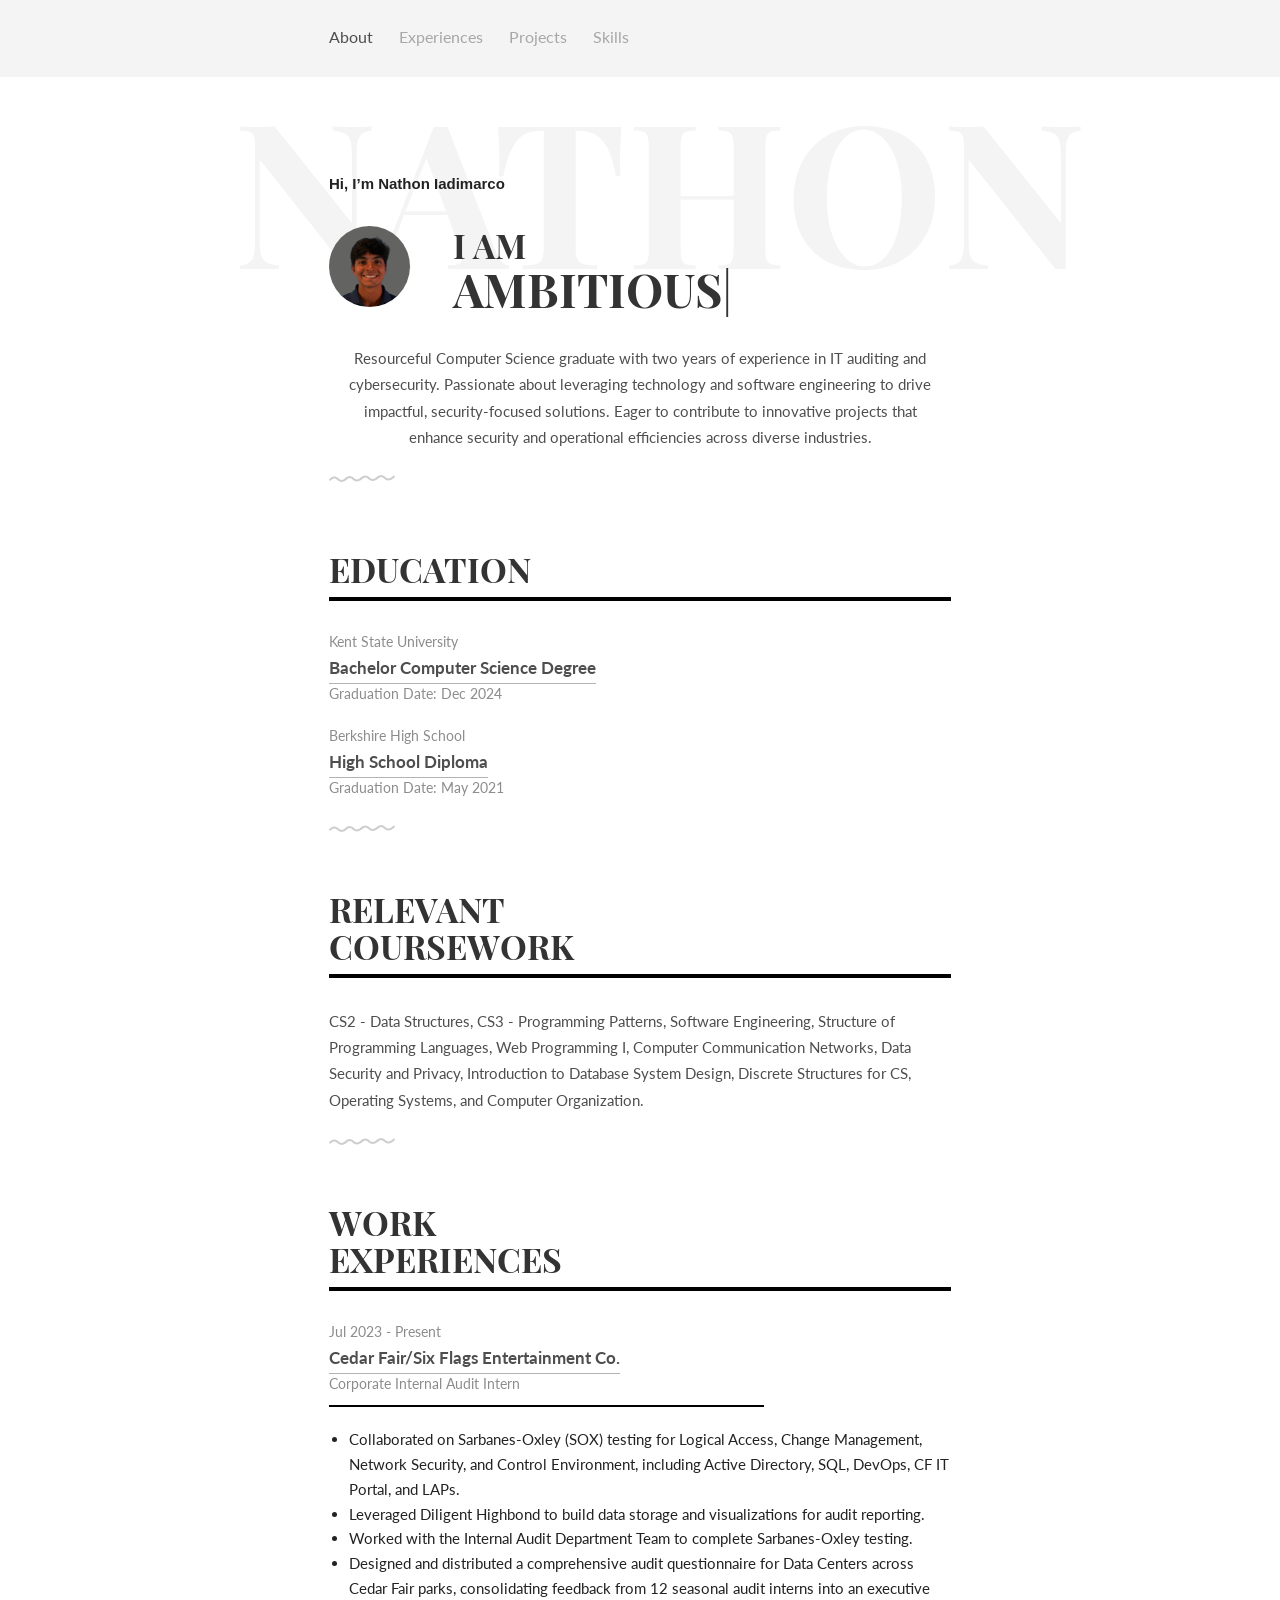
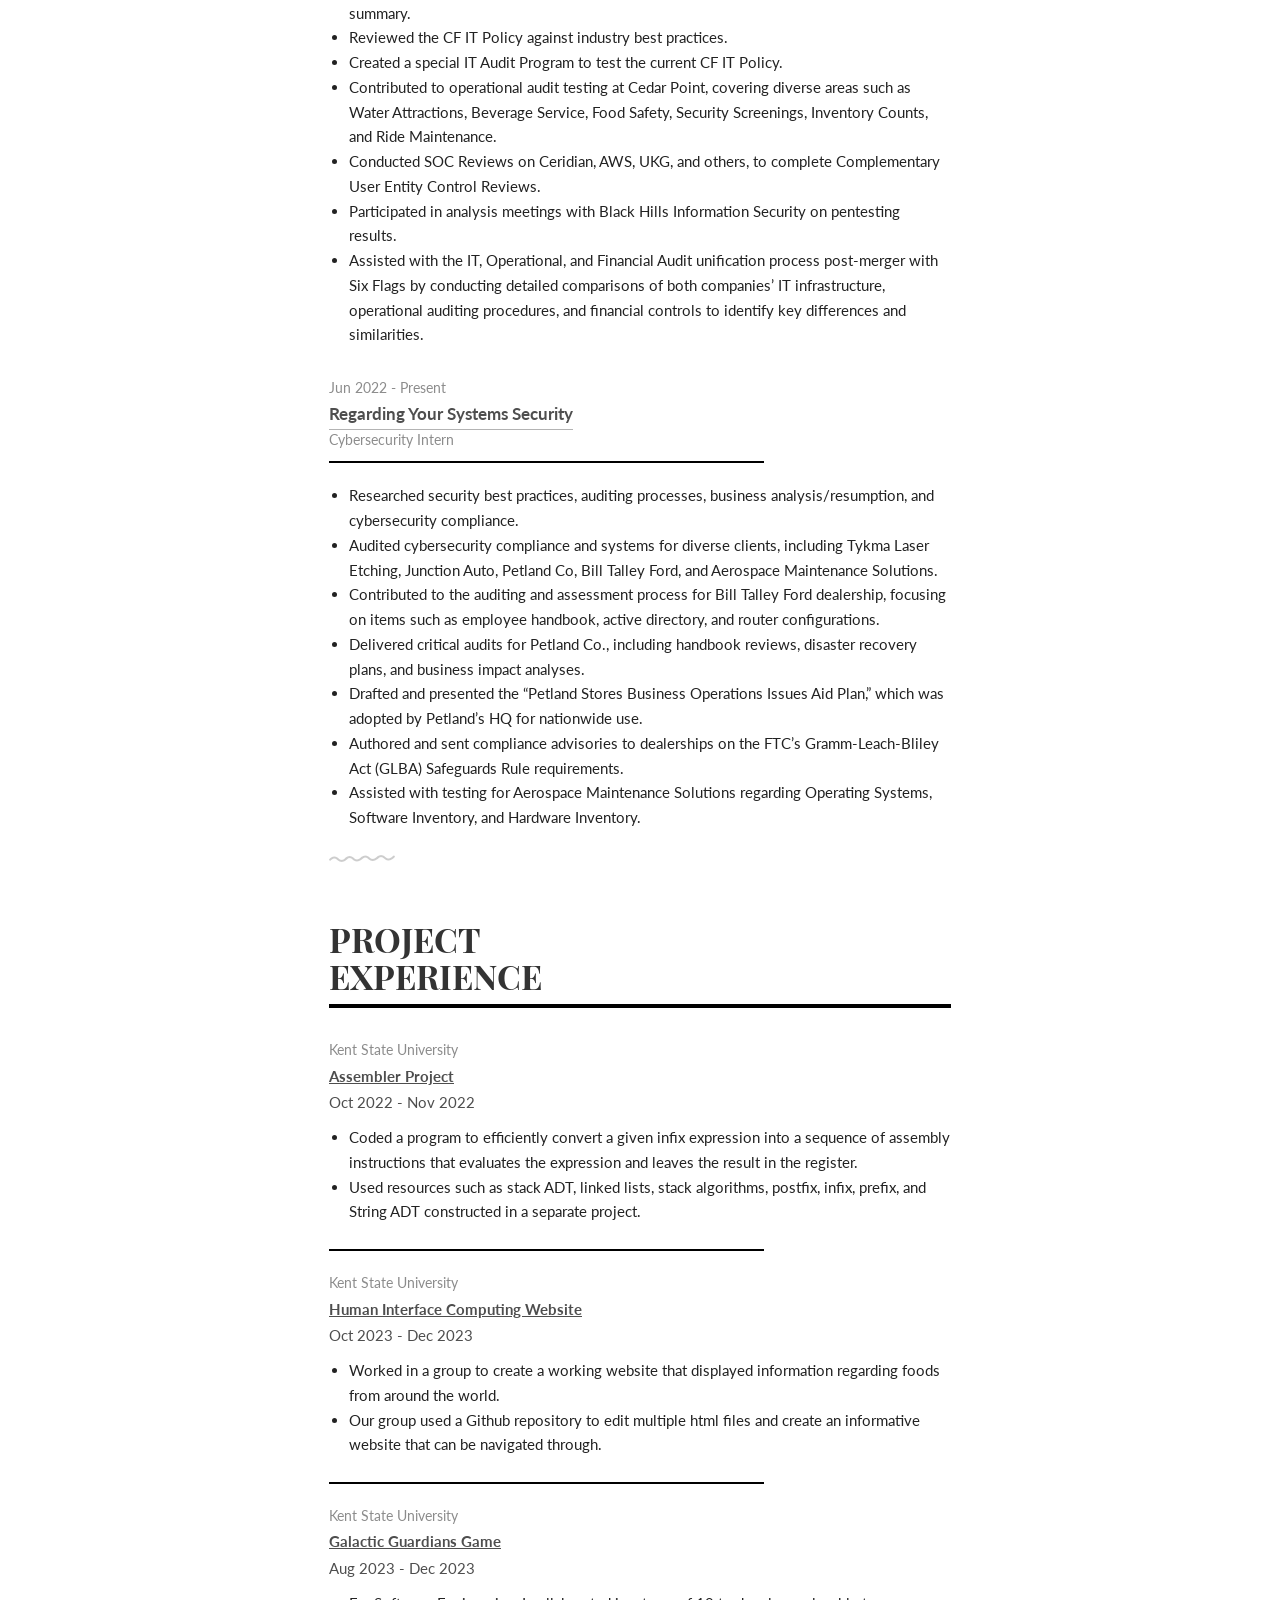
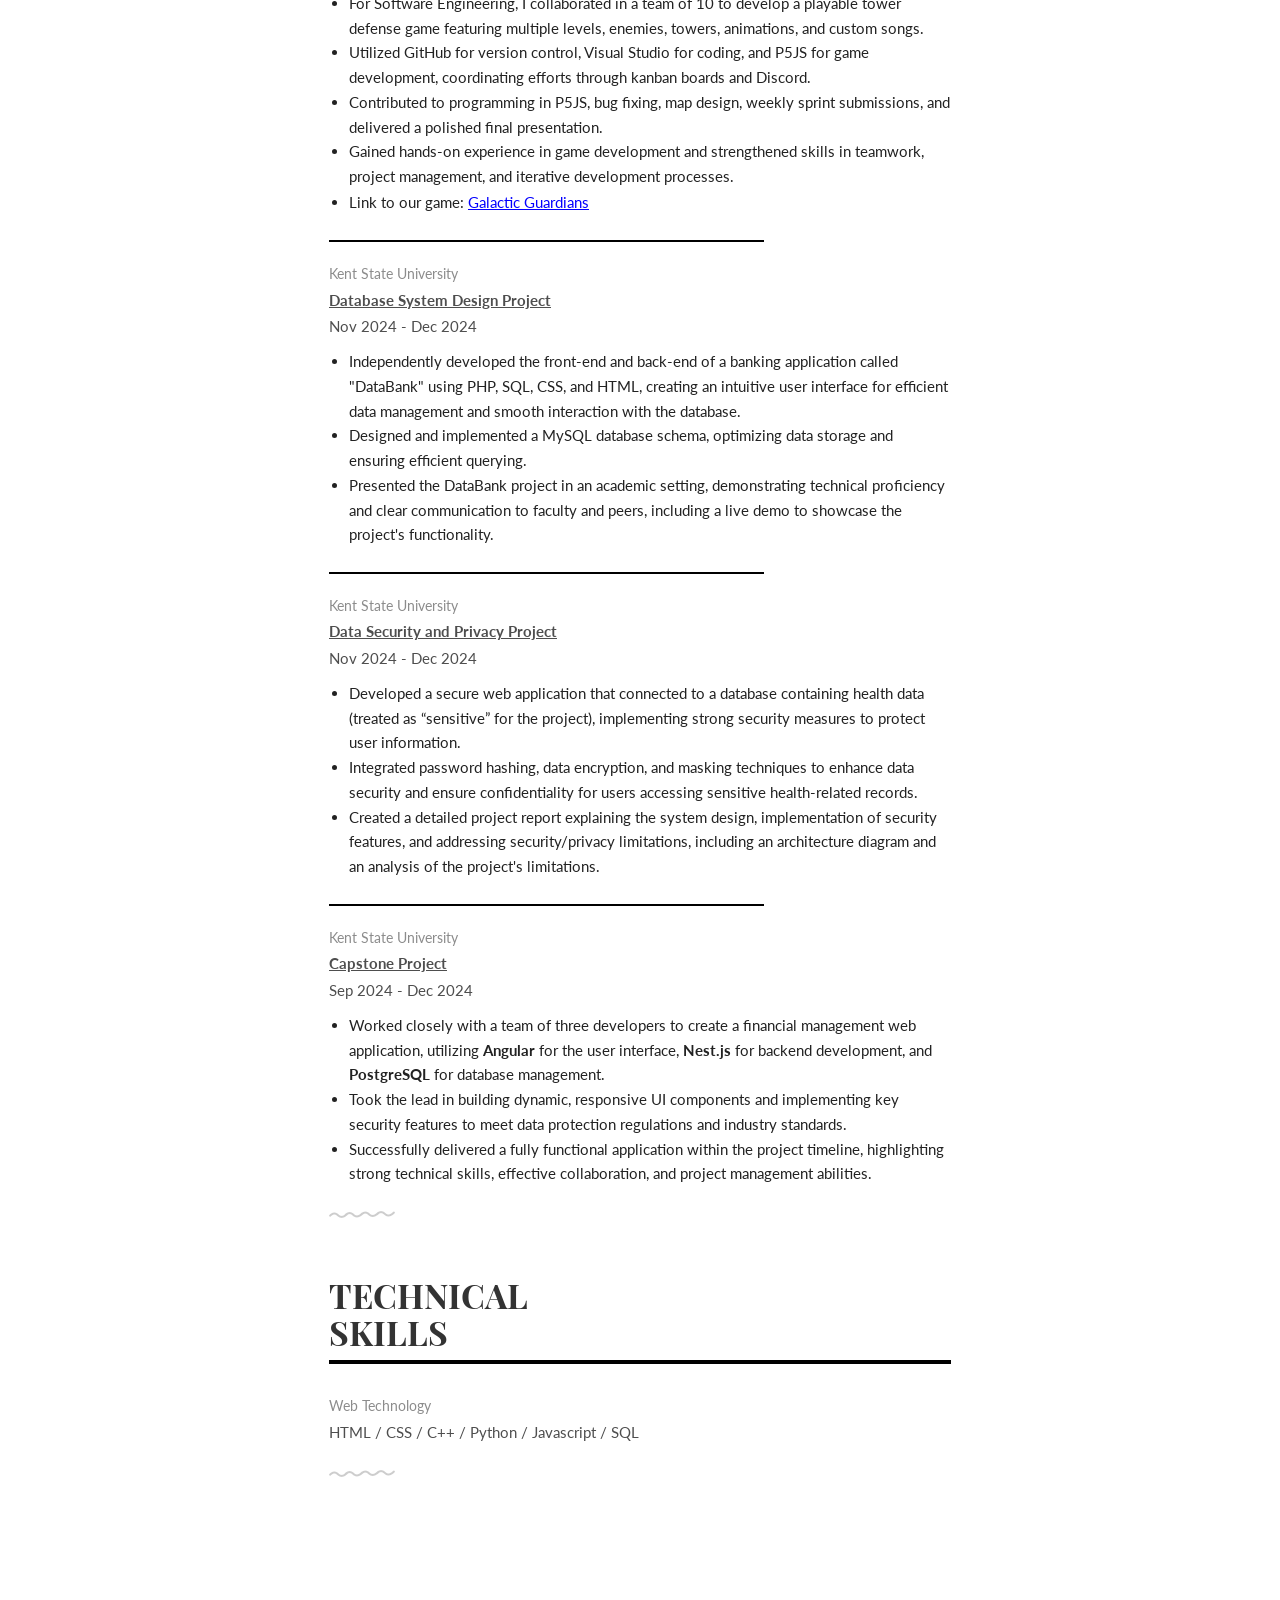
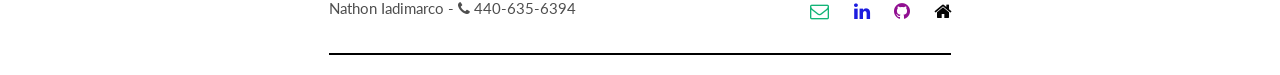
==== index.html @ 98dfb3de "added work place links" ====
<!DOCTYPE html>
<html>
<head>
    <title>Nathon Iadimarco Resume Website</title>
    <meta charset="utf-8" />
    <meta name="viewport" content="width=device-width, initial-scale=1">
    <meta name="viewport" content="width=device-width, initial-scale=1" />
    <link rel="stylesheet" href="css/kube.min.css" />
    <link rel="stylesheet" href="css/font-awesome.min.css" />
    <link rel="stylesheet" href="css/custom.min.css" />
    <link rel="shortcut icon" href="img/favicon.png" />
	<link href='https://fonts.googleapis.com/css?family=Playfair+Display+SC:700' rel='stylesheet' type='text/css'>
	<link href='https://fonts.googleapis.com/css?family=Lato:400,700' rel='stylesheet' type='text/css'>
	<style>
		.intro h1:before {
			content: 'Nathon';
		}
	</style>
</head>
<body>
	<!-- Navigation -->
	<div class="main-nav">
		<div class="container">
			<header class="group top-nav">
				<div class="navigation-toggle" data-tools="navigation-toggle" data-target="#navbar-1">
				    <span class="logo">Navigate</span>
				</div>
			    <nav id="navbar-1" class="navbar item-nav">
				    <ul>
				        <li class="active"><a href="#about">About</a></li>
				        <li><a href="#experiences">Experiences</a></li>
				        <li><a href="#achievements">Projects</a></li>
				        <li><a href="#skills">Skills</a></li>
				    </ul>
				</nav>
			</header>
		</div>
	</div>

	<!-- Introduction -->
	<div class="intro section" id="about">
		<div class="container">
			<b>Hi, I’m Nathon Iadimarco</b>
			<div class="units-row units-split wrap">
				<div class="unit-20">
					<img src="img/Profile Picture.png" alt="Avatar">
				</div>
				<div class="unit-80">
					<h1>I am<br><span id="typed"></span></h1>
				</div>
				<p class="Objective">
					Resourceful Computer Science graduate with two years of experience in IT auditing and cybersecurity. Passionate about leveraging technology and software engineering to drive impactful, security-focused solutions. Eager to contribute to innovative projects that enhance security and operational efficiencies across diverse industries.				
				</p>
			</div>
		</div>
	</div>

	    	<!-- Education -->
			<div class="work section second" id="experiences">
				<div class="container">
					<h1 style="padding-bottom: 10px; border-bottom: 4px solid #000;">Education</h1>
					<ul class="work-list" style="margin-bottom: 20px;">
						<li>Kent State University</li>
						<li><a href="#">Bachelor Computer Science Degree</a></li>
						<li>Graduation Date: Dec 2024</li>
					</ul>
					<ul class="work-list">
						<li>Berkshire High School</li>
						<li><a href="#">High School Diploma</a></li>
						<li>Graduation Date: May 2021</li>
					</ul>
				</div>
			</div>

    	<!-- Relevant Coursework -->
	<div class="work section second" id="experiences">
		<div class="container">
			<h1 style="padding-bottom: 10px; border-bottom: 4px solid #000;">Relevant<br>Coursework</h1>
			<ul class="work-list">
				<p>
					CS2 - Data Structures, CS3 - Programming Patterns, Software Engineering, Structure of
					Programming Languages, Web Programming I, Computer Communication Networks, Data Security
					and Privacy, Introduction to Database System Design, Discrete Structures for CS, Operating Systems, and Computer Organization. 
				</p>
			</ul>
		</div>
	</div>

	<!-- Work Experience -->
	<div class="work section second" id="experiences">
		<div class="container">
			<h1 style="padding-bottom: 10px; border-bottom: 4px solid #000;">Work<br>Experiences</h1>
			<ul class="work-list">
				<li>Jul 2023 - Present</li>
				<li><a href="https://www.sixflags.com/">Cedar Fair/Six Flags Entertainment Co.</a></li>
				<li>Corporate Internal Audit Intern</li>
			</ul>
			<div style="border-bottom: 2px solid #000; margin-top: 10px; width: 70%; margin-bottom: 20px;"></div>
			<ul style="list-style-type: disc; margin: 0; padding: 0; padding-left: 20px;">
				<li style="color: inherit; font-size: inherit; line-height: inherit; margin: 0; padding: 0;">Collaborated on Sarbanes-Oxley (SOX) testing for Logical Access, Change Management, Network Security, and Control Environment, including Active Directory, SQL, DevOps, CF IT Portal, and LAPs.</li>
				<li style="color: inherit; font-size: inherit; line-height: inherit; margin: 0; padding: 0;">Leveraged Diligent Highbond to build data storage and visualizations for audit reporting.</li>
				<li style="color: inherit; font-size: inherit; line-height: inherit; margin: 0; padding: 0;">Worked with the Internal Audit Department Team to complete Sarbanes-Oxley testing.</li>
				<li style="color: inherit; font-size: inherit; line-height: inherit; margin: 0; padding: 0;">Designed and distributed a comprehensive audit questionnaire for Data Centers across Cedar Fair parks, consolidating feedback from 12 seasonal audit interns into an executive summary.</li>
				<li style="color: inherit; font-size: inherit; line-height: inherit; margin: 0; padding: 0;">Reviewed the CF IT Policy against industry best practices.</li>
				<li style="color: inherit; font-size: inherit; line-height: inherit; margin: 0; padding: 0;">Created a special IT Audit Program to test the current CF IT Policy.</li>
				<li style="color: inherit; font-size: inherit; line-height: inherit; margin: 0; padding: 0;">Contributed to operational audit testing at Cedar Point, covering diverse areas such as Water Attractions, Beverage Service, Food Safety, Security Screenings, Inventory Counts, and Ride Maintenance.</li>
				<li style="color: inherit; font-size: inherit; line-height: inherit; margin: 0; padding: 0;">Conducted SOC Reviews on Ceridian, AWS, UKG, and others, to complete Complementary User Entity Control Reviews.</li>
				<li style="color: inherit; font-size: inherit; line-height: inherit; margin: 0; padding: 0;">Participated in analysis meetings with Black Hills Information Security on pentesting results.</li>
				<li style="color: inherit; font-size: inherit; line-height: inherit; margin: 0; padding: 0;">Assisted with the IT, Operational, and Financial Audit unification process post-merger with Six Flags by conducting detailed comparisons of both companies’ IT infrastructure, operational auditing procedures, and financial controls to identify key differences and similarities.</li>
			</ul>
			

			<ul class="work-list" style="margin-top: 30px; margin-bottom: 10px;">
				<li>Jun 2022 - Present</li>
				<li><a href="https://www.regardingyoursystems.com/">Regarding Your Systems Security</a></li>
				<li>Cybersecurity Intern</li>
			</ul>
			<div style="border-bottom: 2px solid #000; margin-top: 10px; width: 70%; margin-bottom: 20px;"></div>
			<ul style="list-style-type: disc; margin: 0; padding: 0; padding-left: 20px;">
				<li style="color: inherit; font-size: inherit; line-height: inherit; margin: 0; padding: 0;">Researched security best practices, auditing processes, business analysis/resumption, and cybersecurity compliance.</li>
				<li style="color: inherit; font-size: inherit; line-height: inherit; margin: 0; padding: 0;">Audited cybersecurity compliance and systems for diverse clients, including Tykma Laser Etching, Junction Auto, Petland Co, Bill Talley Ford, and Aerospace Maintenance Solutions.</li>
				<li style="color: inherit; font-size: inherit; line-height: inherit; margin: 0; padding: 0;">Contributed to the auditing and assessment process for Bill Talley Ford dealership, focusing on items such as employee handbook, active directory, and router configurations.</li>
				<li style="color: inherit; font-size: inherit; line-height: inherit; margin: 0; padding: 0;">Delivered critical audits for Petland Co., including handbook reviews, disaster recovery plans, and business impact analyses.</li>
				<li style="color: inherit; font-size: inherit; line-height: inherit; margin: 0; padding: 0;">Drafted and presented the “Petland Stores Business Operations Issues Aid Plan,” which was adopted by Petland’s HQ for nationwide use.</li>
				<li style="color: inherit; font-size: inherit; line-height: inherit; margin: 0; padding: 0;">Authored and sent compliance advisories to dealerships on the FTC’s Gramm-Leach-Bliley Act (GLBA) Safeguards Rule requirements.</li>
				<li style="color: inherit; font-size: inherit; line-height: inherit; margin: 0; padding: 0;">Assisted with testing for Aerospace Maintenance Solutions regarding Operating Systems, Software Inventory, and Hardware Inventory.</li>
			</ul>
			
			
		</div>
	</div>

	<!-- Project Experience -->
	<div class="award section second" id="achievements">
		<div class="container">
			<h1 style="padding-bottom: 10px; border-bottom: 4px solid #000;">Project<br>Experience</h1>
			<ul class="award-list list-flat">
				<li>Kent State University</li>
				<li><u><strong>Assembler Project</u></strong></li>
				<li style="margin-bottom: 10px;">Oct 2022 - Nov 2022</li>
				<ul style="list-style-type: disc; margin: 0; padding: 0; padding-left: 20px;">
					<li style="color: inherit; font-size: inherit; line-height: inherit; margin: 0; padding: 0;">
						Coded a program to efficiently convert a given infix expression into a sequence of assembly instructions that evaluates the expression and leaves the result in the register.
					</li>
					<li style="color: inherit; font-size: inherit; line-height: inherit; margin: 0; padding: 0;">
						Used resources such as stack ADT, linked lists, stack algorithms, postfix, infix, prefix, and String ADT constructed in a separate project.
					</li>
				</ul>
			</ul>
			<div style="border-bottom: 2px solid #000; margin-top: 10px; width: 70%; margin-bottom: 20px;"></div>
			<ul class="award-list list-flat">
				<li>Kent State University</li>
				<li><strong><u>Human Interface Computing Website</u></strong></li>
				<li style="margin-bottom: 10px;">Oct 2023 - Dec 2023</li>
				<ul style="list-style-type: disc; margin: 0; padding: 0; padding-left: 20px;">
					<li style="color: inherit; font-size: inherit; line-height: inherit; margin: 0; padding: 0;">
						Worked in a group to create a working website that displayed information regarding foods from around the world.
					</li>
					<li style="color: inherit; font-size: inherit; line-height: inherit; margin: 0; padding: 0;">
						Our group used a Github repository to edit multiple html files and create an informative website that can be navigated through.
					</li>
				</ul>				
			</ul>
			<div style="border-bottom: 2px solid #000; margin-top: 10px; width: 70%; margin-bottom: 20px;"></div>
			<ul class="award-list list-flat">
				<li>Kent State University</li>
				<li><strong><u>Galactic Guardians Game</u></strong></li>
				<li style="margin-bottom: 10px;">Aug 2023 - Dec 2023</li>
				<ul style="list-style-type: disc; margin: 0; padding: 0; padding-left: 20px;">
					<li style="color: inherit; font-size: inherit; line-height: inherit; margin: 0; padding: 0;">
						For Software Engineering, I collaborated in a team of 10 to develop a playable tower defense game featuring multiple levels, enemies, towers, animations, and custom songs.
					</li>
					<li style="color: inherit; font-size: inherit; line-height: inherit; margin: 0; padding: 0;">
						Utilized GitHub for version control, Visual Studio for coding, and P5JS for game development, coordinating efforts through kanban boards and Discord.
					</li>
					<li style="color: inherit; font-size: inherit; line-height: inherit; margin: 0; padding: 0;">
						Contributed to programming in P5JS, bug fixing, map design, weekly sprint submissions, and delivered a polished final presentation.
					</li>
					<li style="color: inherit; font-size: inherit; line-height: inherit; margin: 0; padding: 0;">
						Gained hands-on experience in game development and strengthened skills in teamwork, project management, and iterative development processes.
					</li>
					<li style="color: inherit; font-size: inherit; line-height: inherit; margin: 0; padding: 0;">
						Link to our game: <a href="https://dominicf2001.github.io/project-beta/" style="color:rgb(4, 0, 255)" target="_blank">Galactic Guardians</a>
					</li>
				</ul>				
			</ul>
			<div style="border-bottom: 2px solid #000; margin-top: 10px; width: 70%; margin-bottom: 20px;"></div>
			<ul class="award-list list-flat">
				<li>Kent State University</li>
				<li><strong><u>Database System Design Project</u></strong></li>
				<li style="margin-bottom: 10px;">Nov 2024 - Dec 2024</li>
				<ul style="list-style-type: disc; margin: 0; padding: 0; padding-left: 20px;">
					<li style="color: inherit; font-size: inherit; line-height: inherit; margin: 0; padding: 0;">
						Independently developed the front-end and back-end of a banking application called "DataBank" using PHP, SQL, CSS, and HTML, creating an intuitive user interface for efficient data management and smooth interaction with the database.
					</li>
					<li style="color: inherit; font-size: inherit; line-height: inherit; margin: 0; padding: 0;">
						Designed and implemented a MySQL database schema, optimizing data storage and ensuring efficient querying.
					</li>
					<li style="color: inherit; font-size: inherit; line-height: inherit; margin: 0; padding: 0;">
						Presented the DataBank project in an academic setting, demonstrating technical proficiency and clear communication to faculty and peers, including a live demo to showcase the project's functionality.
					</li>
				</ul>				
			</ul>
			<div style="border-bottom: 2px solid #000; margin-top: 10px; width: 70%; margin-bottom: 20px;"></div>
			<ul class="award-list list-flat">
				<li>Kent State University</li>
				<li><strong><u>Data Security and Privacy Project</u></strong></li>
				<li style="margin-bottom: 10px;">Nov 2024 - Dec 2024</li>
				<ul style="list-style-type: disc; margin: 0; padding: 0; padding-left: 20px;">
					<li style="color: inherit; font-size: inherit; line-height: inherit; margin: 0; padding: 0;">
						Developed a secure web application that connected to a database containing health data (treated as “sensitive” for the project), implementing strong security measures to protect user information.
					</li>
					<li style="color: inherit; font-size: inherit; line-height: inherit; margin: 0; padding: 0;">
						Integrated password hashing, data encryption, and masking techniques to enhance data security and ensure confidentiality for users accessing sensitive health-related records.
					</li>
					<li style="color: inherit; font-size: inherit; line-height: inherit; margin: 0; padding: 0;">
						Created a detailed project report explaining the system design, implementation of security features, and addressing security/privacy limitations, including an architecture diagram and an analysis of the project's limitations.
					</li>
				</ul>				
			</ul>
			<div style="border-bottom: 2px solid #000; margin-top: 10px; width: 70%; margin-bottom: 20px;"></div>
			<ul class="award-list list-flat">
				<li>Kent State University</li>
				<li><strong><u>Capstone Project</u></strong></li>
				<li style="margin-bottom: 10px;">Sep 2024 - Dec 2024</li>
				<ul style="list-style-type: disc; margin: 0; padding: 0; padding-left: 20px;">
					<li style="color: inherit; font-size: inherit; line-height: inherit; margin: 0; padding: 0;">
						Worked closely with a team of three developers to create a financial management web application, utilizing <strong>Angular</strong> for the user interface, <strong>Nest.js</strong> for backend development, and <strong>PostgreSQL</strong> for database management.
					</li>
					<li style="color: inherit; font-size: inherit; line-height: inherit; margin: 0; padding: 0;">
						Took the lead in building dynamic, responsive UI components and implementing key security features to meet data protection regulations and industry standards.
					</li>
					<li style="color: inherit; font-size: inherit; line-height: inherit; margin: 0; padding: 0;">
						Successfully delivered a fully functional application within the project timeline, highlighting strong technical skills, effective collaboration, and project management abilities.
					</li>
				</ul>				
			</ul>
		</div>
	</div>

	<!-- Technical Skills -->
	<div class="skills section second" id="skills">
		<div class="container">
			<h1 style="padding-bottom: 10px; border-bottom: 4px solid #000;">Technical<br>Skills</h1>
			<ul class="skill-list list-flat">
				<li>Web Technology</li>
				<li>HTML / CSS / C++ / Python / Javascript / SQL</li>
		</div>
	</div>

	<footer>
		<div class="container">
			<div class="units-row" style="border-bottom: 2px solid #000; margin-top: 10px; margin-bottom: 20px;">
			    <div class="unit-50">
					<p>Nathon Iadimarco - <i class="fa fa-phone"></i> <span class="phone-text">440-635-6394</span><a href="tel:+14406356394" class="phone-link"> 440-635-6394</a></p>
			    </div>
			    <div class="unit-50">
					<ul class="social list-flat right">
						<li><a href="nathonmi@outlook.com"><i style="color:rgb(19, 180, 119)" class="fa fa-envelope-o"></i></a></li>
						<li><a href="https://www.linkedin.com/in/nathon-iadimarco-359483278/"><i style="color:rgb(28, 28, 223)" class="fa fa-linkedin"></i></a></li>
						<li><a href="https://github.com/Nate5732"><i style="color:rgb(145, 15, 145)"  class="fa fa-github"></i></a></li>
						<li><a href="https://Nate5732.github.io"><i style="color:rgb(5, 5, 5)" class="fa fa-home"></i></a></li>
					</ul>
			    </div>
			</div>	
		</div>
	</footer>
	

	<!-- Javascript -->
	<script src="js/jquery.min.js"></script>
	<script src="js/typed.min.js"></script>
    <script src="js/kube.min.js"></script>
    <script src="js/site.js"></script>
    <script>
		function newTyped(){}$(function(){$("#typed").typed({
		// Change to edit type effect
		strings: ["Ambitious", "Age 21", "Motivated"],

		typeSpeed:90,backDelay:700,contentType:"html",loop:!0,resetCallback:function(){newTyped()}}),$(".reset").click(function(){$("#typed").typed("reset")})});
    </script>
</body>
</html>
---- css/kube.min.css ----
*,*:before,*:after{-webkit-box-sizing:border-box;-moz-box-sizing:border-box;box-sizing:border-box}html{font-family:sans-serif;-ms-text-size-adjust:100%;-webkit-text-size-adjust:100%}html,body,div,span,object,iframe,p,blockquote,pre,a,abbr,acronym,address,big,cite,code,del,dfn,em,img,ins,kbd,q,s,samp,small,strike,strong,sub,sup,tt,var,b,u,i,center,dl,dt,dd,ol,ul,li,fieldset,form,label,legend,table,caption,tbody,tfoot,thead,tr,th,td,article,aside,canvas,details,embed,figure,figcaption,footer,header,hgroup,menu,nav,output,ruby,section,summary,time,mark,audio,video,h1,h2,h3,h4,h5,h6{margin:0;padding:0;border:0;outline:0;font-size:100%;vertical-align:baseline;background:transparent}a:active,a:hover{outline:0}article,aside,details,figcaption,figure,footer,header,hgroup,main,nav,section,embed,object,iframe,audio,video,canvas,progress,meter,output,textarea{display:block}audio:not([controls]){display:none;height:0}blockquote,q{quotes:none}blockquote p:before,blockquote p:after,q:before,q:after{content:'';content:none}table{border-collapse:collapse;border-spacing:0}caption,th,td{text-align:left;vertical-align:top}thead th,thead td{font-weight:bold;vertical-align:bottom}a img,th img,td img{vertical-align:top}button,input,select,textarea{margin:0}textarea{overflow:auto;vertical-align:top;resize:vertical}button{width:auto;overflow:visible}input[type="reset"],input[type="submit"],input[type="file"],input[type="radio"],input[type="checkbox"],select,button{cursor:pointer}input[type="radio"],input[type="checkbox"]{font-size:110%;position:relative;top:-1px;margin-right:3px}input[type="search"]{-webkit-appearance:textfield}input[type="search"]::-webkit-search-decoration,input[type="search"]::-webkit-search-cancel-button{-webkit-appearance:none}hr{display:block;height:1px;border:0;border-top:1px solid #ddd}img,video,audio,embed,object{max-width:100%}img,video,embed,object{height:auto}embed,object{height:100%}img{vertical-align:middle;-ms-interpolation-mode:bicubic}body{font-family:"Helvetica Neue",Helvetica,Tahoma,sans-serif;font-size:.9375em;line-height:1.65em;background:#fff;color:#222}a{color:#134da5}a:focus,a:hover{color:#de2c3b}h1,h2,h3,h4,h5,h6,.h1,.h2,.h3,.h4,.h5,.h6{font-family:"Helvetica Neue",Helvetica,Tahoma,sans-serif;font-weight:bold;color:#000;text-rendering:optimizeLegibility;margin:0 0 .5em 0}h1,.h1,h2,.h2{line-height:1.1}h3,.h3,h4,.h4{line-height:1.3}h1,.h1{font-size:2.25em}h2,.h2{font-size:1.5em;margin-bottom:.7em}h3,.h3{font-size:1.3125em}h4,.h4{font-size:1.125em}h5,.h5{font-size:1em}h6,.h6{font-size:.75em;text-transform:uppercase}.lead{font-size:1.3125em;line-height:1.5;margin-bottom:1.0999999999999999em}p,ul,ol,dl,dd,dt,blockquote,td,th{line-height:1.65em}ul,ol,ul ul,ol ol,ul ol,ol ul{margin:0 0 0 3.3em}ul li,ol li{text-align:left}ol ol li{list-style-type:lower-alpha}ol ol ol li{list-style-type:lower-roman}p,ul,ol,dl,blockquote,hr,pre,table,form,fieldset,figure,address{margin-bottom:1.65em}blockquote{position:relative;font-style:italic;font-size:1.125em;margin-left:2.4749999999999996em;padding-left:1.65em;border-left:2px solid #ddd}blockquote p{margin-bottom:.5em}blockquote small,cite{color:rgba(0,0,0,0.4);font-style:italic}small,blockquote cite{font-size:12.75px;line-height:1}address{font-style:normal}dl dt{font-weight:bold}dd{margin-left:1.65em}s,del{text-decoration:line-through}abbr[title],dfn[title]{border-bottom:1px dotted #0f0f0f;cursor:help}strong,b{font-weight:bold}em,i{font-style:italic}sub,sup{font-size:11.25px;line-height:0;position:relative}sup{top:-0.5em}sub{bottom:-0.25em}figcaption{margin:.3em 0;font-size:12.75px;font-style:italic}ins,u{text-decoration:underline}mark{background-color:#ffc800;color:#0f0f0f;text-decoration:none}pre,code,kbd,samp,var,output{font-size:90%;font-style:normal;font-family:Menlo,Monaco,Consolas,"Courier New",monospace}pre{margin-top:1.65em;font-size:100%;line-height:1.5;color:#222;overflow:auto}code,samp,kbd{padding:3px 6px 2px 6px;display:inline-block;line-height:1;border-radius:2px}code{background:#f4f4f4;border:1px solid #d4d4d4}pre code{font-size:100%;border:0;padding:0;background:0;line-height:1.65em}var{color:rgba(0,0,0,0.5)}samp{background:#d3e3fb;border:1px solid #b2cef8}kbd{background:#0f0f0f;color:rgba(255,255,255,0.85);white-space:nowrap}button:active,button:focus{outline:0}textarea,select{font-family:"Helvetica Neue",Helvetica,Tahoma,sans-serif;font-size:1em;box-shadow:none}textarea,select[multiple],select[multiple="multiple"]{padding:.3em .35em;line-height:1.35em;width:100%}input[type="text"],input[type="password"],input[type="email"],input[type="url"],input[type="phone"],input[type="tel"],input[type="number"],input[type="datetime"],input[type="date"],input[type="month"],input[type="color"],input[type="time"],input[type="search"],input[type="datetime-local"]{font-family:"Helvetica Neue",Helvetica,Tahoma,sans-serif;font-size:1em;box-shadow:none;padding:.3em .35em;line-height:1.65em;border-radius:0;outline:0}select[multiple],select[multiple="multiple"],textarea,input[type="text"],input[type="password"],input[type="email"],input[type="url"],input[type="phone"],input[type="tel"],input[type="number"],input[type="datetime"],input[type="date"],input[type="month"],input[type="color"],input[type="time"],input[type="search"],input[type="datetime-local"]{background:#fff;border:1px solid #ccc;position:relative;z-index:2;-webkit-appearance:none}textarea[disabled],input[type="text"][disabled],input[type="password"][disabled],input[type="email"][disabled],input[type="url"][disabled],input[type="phone"][disabled],input[type="tel"][disabled],input[type="number"][disabled],input[type="datetime"][disabled],input[type="date"][disabled],input[type="month"][disabled],input[type="color"][disabled],input[type="time"][disabled],input[type="search"][disabled],input[type="datetime-local"][disabled]{resize:none;color:rgba(0,0,0,0.5)}select[disabled],input[type="checkbox"][disabled],input[type="radio"][disabled]{cursor:default}input::-moz-focus-inner,button::-moz-focus-inner{border:0;padding:0}input[type="range"]{position:relative;top:3px}select{margin-bottom:0!important}fieldset{padding:1.65em;margin-bottom:1.65em;border:1px solid #ccc}fieldset *:last-child{margin-bottom:0!important}legend{font-weight:bold;padding:0 1em;margin-left:-1em}table{max-width:100%;width:100%;empty-cells:show}table caption{text-transform:uppercase;padding:0 1.0999999999999999em;color:rgba(0,0,0,0.4);font-size:12.75px}table th,table td{border-bottom:1px solid #eee;padding:.825em 1.0999999999999999em}table tfoot th,table tfoot td{color:rgba(0,0,0,0.4)}.units-container:after,.units-row:after{content:"";display:table;clear:both}.units-container:after,.units-row:after{content:"";display:table;clear:both}.units-container{padding-top:1px;margin-top:-1px}.units-row{margin-bottom:1.65em}.width-100,.unit-100{width:100%}.width-90,.unit-90{width:90%}.width-80,.unit-80{width:80%}.width-75,.unit-75{width:75%}.width-70,.unit-70{width:70%}.width-66,.unit-66{width:66.6%}.width-65,.unit-65{width:65%}.width-60,.unit-60{width:60%}.width-50,.unit-50{width:50%}.width-40,.unit-40{width:40%}.width-35,.unit-35{width:35%}.width-33,.unit-33{width:33.3%}.width-30,.unit-30{width:30%}.width-25,.unit-25{width:25%}.width-20,.unit-20{width:20%}.width-10,.unit-10{width:10%}.units-row .unit-90,.units-row .unit-80,.units-row .unit-75,.units-row .unit-70,.units-row .unit-66,.units-row .unit-65,.units-row .unit-60,.units-row .unit-50,.units-row .unit-40,.units-row .unit-35,.units-row .unit-33,.units-row .unit-30,.units-row .unit-25,.units-row .unit-20,.units-row .unit-10{float:left;margin-left:3%}.units-row .unit-90:first-child,.units-row .unit-80:first-child,.units-row .unit-75:first-child,.units-row .unit-70:first-child,.units-row .unit-66:first-child,.units-row .unit-65:first-child,.units-row .unit-60:first-child,.units-row .unit-50:first-child,.units-row .unit-40:first-child,.units-row .unit-35:first-child,.units-row .unit-33:first-child,.units-row .unit-30:first-child,.units-row .unit-25:first-child,.units-row .unit-20:first-child,.units-row .unit-10:first-child{margin-left:0}.units-row .unit-90{width:89.7%}.units-row .unit-80{width:79.4%}.units-row .unit-75{width:74.25%}.units-row .unit-70{width:69.1%}.units-row .unit-66{width:65.66666666666666%}.units-row .unit-65{width:65.66666666666666%}.units-row .unit-60{width:58.800000000000004%}.units-row .unit-50{width:48.5%}.units-row .unit-40{width:38.2%}.units-row .unit-35{width:31.333333333333332%}.units-row .unit-33{width:31.333333333333332%}.units-row .unit-30{width:27.9%}.units-row .unit-25{width:22.75%}.units-row .unit-20{width:17.6%}.units-row .unit-10{width:7.3%}.unit-push-90,.unit-push-80,.unit-push-75,.unit-push-70,.unit-push-66,.unit-push-65,.unit-push-60,.unit-push-50,.unit-push-40,.unit-push-35,.unit-push-33,.unit-push-30,.unit-push-25,.unit-push-20,.unit-push-10{position:relative}.unit-push-90{left:92.7%}.unit-push-80{left:82.4%}.unit-push-75{left:77.25%}.unit-push-70{left:72.1%}.unit-push-66{left:68.66666666666666%}.unit-push-65{left:68.66666666666666%}.unit-push-60{left:61.800000000000004%}.unit-push-50{left:51.5%}.unit-push-40{left:41.2%}.unit-push-35{left:34.33333333333333%}.unit-push-33{left:34.33333333333333%}.unit-push-30{left:30.9%}.unit-push-25{left:25.75%}.unit-push-20{left:20.6%}.unit-push-10{left:10.3%}.units-row .unit-push-right{float:right}.units-row .unit-role-right{margin-left:3%;float:right}.units-row .unit-role-left{margin-left:0}.centered,.unit-centered{float:none!important;margin:0 auto!important}.unit-padding{padding:1.65em}.units-padding .unit-100,.units-padding .unit-90,.units-padding .unit-80,.units-padding .unit-75,.units-padding .unit-70,.units-padding .unit-66,.units-padding .unit-65,.units-padding .unit-60,.units-padding .unit-50,.units-padding .unit-40,.units-padding .unit-35,.units-padding .unit-33,.units-padding .unit-30,.units-padding .unit-25,.units-padding .unit-20,.units-padding .unit-10{padding:1.65em}.units-split .unit-90,.units-split .unit-80,.units-split .unit-75,.units-split .unit-70,.units-split .unit-66,.units-split .unit-65,.units-split .unit-60,.units-split .unit-50,.units-split .unit-40,.units-split .unit-35,.units-split .unit-33,.units-split .unit-30,.units-split .unit-25,.units-split .unit-20,.units-split .unit-10{margin-left:0}.units-split .unit-90{width:90%}.units-split .unit-80{width:80%}.units-split .unit-75{width:75%}.units-split .unit-70{width:70%}.units-split .unit-66{width:66.6%}.units-split .unit-65{width:65%}.units-split .unit-60{width:60%}.units-split .unit-50{width:50%}.units-split .unit-40{width:40%}.units-split .unit-35{width:35%}.units-split .unit-33{width:33.3%}.units-split .unit-30{width:30%}.units-split .unit-25{width:25%}.units-split .unit-20{width:20%}.units-split .unit-10{width:10%}.blocks-2,.blocks-3,.blocks-4,.blocks-5,.blocks-6{padding-left:0;list-style:none;margin-left:-3%}.blocks-2:after,.blocks-3:after,.blocks-4:after,.blocks-5:after,.blocks-6:after{content:"";display:table;clear:both}.blocks-2:after,.blocks-3:after,.blocks-4:after,.blocks-5:after,.blocks-6:after{content:"";display:table;clear:both}.blocks-2>li,.blocks-3>li,.blocks-4>li,.blocks-5>li,.blocks-6>li{height:auto;float:left;margin-bottom:1.65em;margin-left:3%}.blocks-2>li ul,.blocks-3>li ul,.blocks-4>li ul,.blocks-5>li ul,.blocks-6>li ul{list-style-type:disc}.blocks-2>li ul ul,.blocks-3>li ul ul,.blocks-4>li ul ul,.blocks-5>li ul ul,.blocks-6>li ul ul{list-style-type:circle}.blocks-2>li li,.blocks-3>li li,.blocks-4>li li,.blocks-5>li li,.blocks-6>li li{float:none;margin:0}.blocks-2>li{width:47%}.blocks-3>li{width:30.333333333333332%}.blocks-4>li{width:22%}.blocks-5>li{width:17%}.blocks-6>li{width:13.666666666666666%}.block-first{clear:both}table.table-bordered td,table.table-bordered th{border:1px solid #eee}table.table-simple td,table.table-simple th,table.table-simple caption{border:0;padding-left:0}table.table-flat td,table.table-flat th,table.table-flat caption{border:0;padding:0}table.table-stroked td,table.table-stroked th{border-bottom:1px solid #eee}table.table-stripped tbody tr:nth-child(odd) td{background:#f8f8f8}table.table-hovered tbody tr:hover td{background-color:#f4f4f4}.table-container{width:100%;overflow:auto;margin-bottom:1.65em}.table-container table{margin-bottom:0}.table-container::-webkit-scrollbar{-webkit-appearance:none;width:14px;height:14px}.table-container::-webkit-scrollbar-thumb{border-radius:8px;border:3px solid #fff;background-color:rgba(0,0,0,0.3)}.forms .btn,.forms input[type="submit"].btn,.forms button,.forms input[type="submit"],.forms input[type="reset"]{padding:.3625em 1.3em}.forms .btn-outline{padding:.3em 1.3em}.forms .btn-outline.bold{padding:.2375em 1.3em}.forms label{display:block;margin-bottom:1.0999999999999999em}.forms input[type="text"],.forms input[type="password"],.forms input[type="email"],.forms input[type="url"],.forms input[type="phone"],.forms input[type="tel"],.forms input[type="number"],.forms input[type="datetime"],.forms input[type="date"],.forms input[type="month"],.forms input[type="color"],.forms input[type="time"],.forms input[type="search"],.forms input[type="range"],.forms input[type="file"],.forms input[type="datetime-local"],.forms textarea,.forms select{display:block}.forms-inline input[type="text"],.forms-inline-list input[type="text"],.forms-inline input[type="password"],.forms-inline-list input[type="password"],.forms-inline input[type="email"],.forms-inline-list input[type="email"],.forms-inline input[type="url"],.forms-inline-list input[type="url"],.forms-inline input[type="phone"],.forms-inline-list input[type="phone"],.forms-inline input[type="tel"],.forms-inline-list input[type="tel"],.forms-inline input[type="number"],.forms-inline-list input[type="number"],.forms-inline input[type="datetime"],.forms-inline-list input[type="datetime"],.forms-inline input[type="date"],.forms-inline-list input[type="date"],.forms-inline input[type="month"],.forms-inline-list input[type="month"],.forms-inline input[type="color"],.forms-inline-list input[type="color"],.forms-inline input[type="time"],.forms-inline-list input[type="time"],.forms-inline input[type="search"],.forms-inline-list input[type="search"],.forms-inline input[type="range"],.forms-inline-list input[type="range"],.forms-inline input[type="file"],.forms-inline-list input[type="file"],.forms-inline input[type="datetime-local"],.forms-inline-list input[type="datetime-local"],.forms-inline textarea,.forms-inline-list textarea,.forms-inline select,.forms-inline-list select{display:inline-block}.forms-list,.forms-inline,.forms-inline-list{margin:0;padding:0;margin-bottom:1.0999999999999999em;list-style:none}.forms-list label,.forms-inline label,.forms-inline-list li,.forms-inline-list li label{display:inline-block;margin-bottom:0}.forms-inline-list li label{margin-right:.825em}.forms-inline-list li{margin-bottom:3px}.forms-list li{margin-bottom:6px}.forms-desc{margin-top:4px;color:rgba(0,0,0,0.4);font-size:12.75px;line-height:1.4em}input[type="text"],input[type="password"],input[type="email"],input[type="url"],input[type="phone"],input[type="tel"],input[type="number"],input[type="datetime"],input[type="date"],input[type="month"],input[type="color"],input[type="time"],input[type="search"],input[type="datetime-local"],textarea{-moz-transition:border ease .5s;transition:border ease .5s}.error,.success{font-weight:normal;font-size:12.75px}input.input-error,textarea.input-error,select.input-error,.input-error{border-color:#de2c3b;box-shadow:0 0 0 2px rgba(222,44,59,0.3),0 1px 2px rgba(0,0,0,0.2) inset}input.input-success,textarea.input-success,select.input-success,.input-success{border-color:#2c9f42;box-shadow:0 0 0 2px rgba(44,159,66,0.3),0 1px 2px rgba(0,0,0,0.2) inset}input.input-gray,textarea.input-gray,select.input-gray,.input-gray{border-color:#b3b6b7;box-shadow:0 0 0 2px rgba(179,182,183,0.4),0 1px 2px rgba(0,0,0,0.2) inset}input[type="text"]:focus,input[type="password"]:focus,input[type="email"]:focus,input[type="url"]:focus,input[type="phone"]:focus,input[type="tel"]:focus,input[type="number"]:focus,input[type="datetime"]:focus,input[type="date"]:focus,input[type="month"]:focus,input[type="color"]:focus,input[type="time"]:focus,input[type="search"]:focus,input[type="datetime-local"]:focus,textarea:focus{outline:0;border-color:#2575ed;box-shadow:0 0 0 2px rgba(37,117,237,0.3),0 1px 2px rgba(0,0,0,0.2) inset}input.input-search,input[type="search"]{padding-right:.5em;padding-left:.5em;margin-bottom:0;border-radius:15px}input.input-on-black{border:1px solid rgba(255,255,255,0.1);background:rgba(255,255,255,0.35)}input.input-on-black::-webkit-input-placeholder{color:rgba(255,255,255,0.6)}input.input-on-black::-moz-placeholder{color:rgba(255,255,255,0.6)}input.input-on-black:focus,input.input-on-black.active{border:1px solid #fff;background:#fff;box-shadow:none}input.input-on-black:focus::-webkit-input-placeholder,input.input-on-black.active::-webkit-input-placeholder{color:#aaa}input.input-on-black:focus::-moz-placeholder,input.input-on-black.active::-moz-placeholder{color:#aaa}input.input-big{font-size:18px}input.input-small{font-size:12.75px}input.input-smaller{font-size:11.25px}.input-groups{display:table!important}.input-groups input{width:100%}.input-groups input,.input-groups .input-append,.input-groups .input-prepend,.input-groups .btn-append{display:table-cell!important}.input-groups .btn-append,.input-groups .input-append,.input-groups .input-prepend{width:1%;vertical-align:middle}.input-groups .input-append,.input-groups .input-prepend{background-color:#f4f4f4;border:1px solid #d4d4d4;margin:0;padding:.45em .75em .15em .75em;color:rgba(0,0,0,0.6);line-height:1.65em;font-size:12.75px;white-space:nowrap}.input-groups .input-prepend{border-right:0}.input-groups .input-append{position:relative;z-index:1;border-left:none}.input-groups .btn-append .btn{display:block;height:auto;border-radius:0 2px 2px 0}.navbar{font-size:105%;margin-bottom:1.65em}.navbar:after{content:"";display:table;clear:both}.navbar:after{content:"";display:table;clear:both}.navbar.navbar-left{float:left}.navbar.navbar-right{float:right}.navbar ul{list-style:none;margin:0}.navbar ul:after{content:"";display:table;clear:both}.navbar ul:after{content:"";display:table;clear:both}.navbar li{float:left;margin-right:1.65em}.navbar.navbar-right li{margin-right:0;margin-left:1.65em}.navbar a,.navbar span{display:block;text-decoration:none}.navbar a:hover{color:#de2c3b;text-decoration:underline}.navbar li.active a,.navbar span{text-decoration:none;cursor:text;color:rgba(0,0,0,0.4)}.navigation-toggle{display:none;text-transform:uppercase;position:relative;color:#0f0f0f;background-color:#fff}.navigation-toggle:after{position:absolute;z-index:1;top:50%;margin-top:-12px;left:10px;content:"\2630";font-size:24px;line-height:1}.navigation-toggle.navigation-toggle-black{background-color:#0f0f0f;color:#fff}.navigation-toggle.navigation-toggle-show{margin-bottom:1.65em}.navigation-toggle span{position:relative;z-index:2;cursor:pointer;display:block;padding:10px 20px 10px 40px}.navigation-fixed{position:fixed;top:0;left:0;z-index:101}.navbar-pills a,.navbar-pills span{padding:.825em 1.65em}.navbar-pills a:hover{color:#0f0f0f;background:#eee}.navbar-pills li.active a,.navbar-pills span{text-decoration:none;cursor:text;color:rgba(0,0,0,0.4);background:#eee}.navbar-pills li{margin-right:1px}.navbar-pills.navbar-right li{margin-left:1px}.fullwidth ul{width:100%}.fullwidth li{float:none!important;margin:0;display:table-cell;width:1%;text-align:center}.fullwidth li a,.fullwidth li span{display:block}.nav{margin-bottom:1.65em}.nav ul{list-style:none;margin:0}.nav ul li ul{margin-left:2em;font-size:.95em}.nav a,.nav span{display:block;padding:.5em 0}.nav a{color:#0f0f0f;text-decoration:none}.nav a:hover{color:#de2c3b;text-decoration:underline}.nav li.active a,.nav span{text-decoration:none;cursor:text;color:rgba(0,0,0,0.4)}.nav i.fa{width:1.65em}.nav-stacked li{margin-bottom:1px}.nav-stacked a,.nav-stacked span{padding:.6em .7em}.nav-stacked a{background:#f6f6f6}.nav-stacked a:hover{color:#000;background:#eee}.nav-stacked li.active a,.nav-stacked span{background:#fff;text-decoration:none;cursor:text;color:rgba(0,0,0,0.3)}.nav-stats li{position:relative}.nav-stats a,.nav-stats span{padding-right:50px}.nav-stats sup,.nav-stats .badge{position:absolute;top:50%;right:0}.nav-stats sup{color:rgba(0,0,0,0.4)}.nav-stats .badge{margin-top:-8px}.nav-tabs{border-bottom:1px solid #e3e3e3;margin-bottom:1.65em}.nav-tabs:after{content:"";display:table;clear:both}.nav-tabs:after{content:"";display:table;clear:both}.nav-tabs ul{list-style:none;margin:0}.nav-tabs li{float:left;margin-right:2px}.nav-tabs a,.nav-tabs span{display:block;line-height:1;padding:.825em 1.65em;border:1px solid transparent}.nav-tabs a{color:rgba(0,0,0,0.5);text-decoration:none}.nav-tabs a:focus,.nav-tabs a:hover{color:#0f0f0f;text-decoration:underline;background-color:#eee}.nav-tabs li.active a,.nav-tabs span{color:#0f0f0f;background:#fff;position:relative;border:1px solid #ddd;border-bottom:1px solid #fff;bottom:-1px;cursor:default;text-decoration:none}.breadcrumbs{margin-bottom:1.65em}.breadcrumbs:after{content:"";display:table;clear:both}.breadcrumbs:after{content:"";display:table;clear:both}.breadcrumbs ul{font-size:.9em;color:rgba(0,0,0,0.4);list-style:none;margin:0}.breadcrumbs ul:after{content:"";display:table;clear:both}.breadcrumbs ul:after{content:"";display:table;clear:both}.breadcrumbs li{float:left;margin-right:5px}.breadcrumbs li+li:before{content:" > ";color:#aaa;font-size:12px;margin:0 7px 0 5px;position:relative;top:-1px}.breadcrumbs.breadcrumbs-path li+li:before{content:" / ";top:0}.breadcrumbs a{color:#0f0f0f;text-decoration:none}.breadcrumbs a:hover{color:#0f0f0f;text-decoration:underline}.breadcrumbs li.active a,.breadcrumbs span,.breadcrumbs li.active a:hover{text-decoration:none;cursor:text;color:rgba(0,0,0,0.4)}.pagination{position:relative;left:-9px;margin-left:0;list-style:none}.pagination:after{content:"";display:table;clear:both}.pagination:after{content:"";display:table;clear:both}.pagination li{float:left;margin-right:2px}.pagination a,.pagination span{display:block;padding:7px 9px;line-height:1;border-radius:2px;color:#0f0f0f;text-decoration:none}.pagination span,.pagination li.active a,.pagination li.active a:hover{color:#fff;background-color:#0f0f0f;cursor:text}.pagination a:focus,.pagination a:hover{text-decoration:none;background-color:#0f0f0f;color:#fff}.btn,input[type="submit"].btn{display:inline-block;vertical-align:top;font-family:"Helvetica Neue",Helvetica,Tahoma,sans-serif;font-size:1em;font-weight:400;line-height:1.65em;text-align:center;text-decoration:none;color:#222;-webkit-appearance:none;outline:0;margin:0;border:0;border-radius:2px;box-shadow:none;cursor:pointer;background:#e0e3e5;padding:.55em 2.5em}.btn:hover,input[type="submit"].btn:hover{color:rgba(0,0,0,0.5);background:#b3b6b7}.btn::-moz-focus-inner{border:0;padding:0}.btn-big,input[type="submit"].btn-big{font-size:18px}.btn-small,input[type="submit"].btn-small{font-size:12.75px}.btn-smaller,input[type="submit"].btn-smaller{font-size:11.25px;vertical-align:baseline}.btn-round{border-radius:15px}.btn-outline,input[type="submit"].btn-outline{background:0;padding:.48750000000000004em 2.5em;border:1px solid #0f0f0f}.btn-outline:hover,input[type="submit"].btn-outline:hover{border-color:#b3b6b7}.btn-outline.btn-active{padding:.55em 2.5em}.btn-outline.bold{border-width:2px;padding:.42500000000000004em 2.5em}.btn-active,.btn[disabled],.btn-disabled{background:0;background:#b3b6b7;color:rgba(0,0,0,0.5)}.btn-active:hover,.btn[disabled]:hover,.btn-disabled:hover{color:rgba(0,0,0,0.5);background:#b3b6b7}.btn-active{box-shadow:0 1px 3px rgba(0,0,0,0.4) inset}.btn-outline.btn[disabled],.btn-outline.btn-disabled{background:0;box-shadow:none;color:rgba(0,0,0,0.3);border:1px solid rgba(0,0,0,0.1)}.btn-outline.btn-active{background:0;color:rgba(0,0,0,0.4);border:0;box-shadow:0 1px 3px rgba(0,0,0,0.2) inset}.btn[disabled],.btn-disabled{cursor:default;box-shadow:none}.btn-blue,input[type="submit"].btn-blue{color:rgba(255,255,255,0.9);background:#2575ed}.btn-blue:hover,input[type="submit"].btn-blue:hover{color:rgba(255,255,255,0.6);background:#1a52a5}.btn-blue.btn-active,input[type="submit"].btn-blue.btn-active{box-shadow:0 1px 4px rgba(0,0,0,0.5) inset}.btn-blue.btn-active,input[type="submit"].btn-blue.btn-active,.btn-blue.btn-disabled,input[type="submit"].btn-blue.btn-disabled,.btn-blue.btn[disabled],input[type="submit"].btn-blue.btn[disabled]{color:rgba(255,255,255,0.5);background:#1a52a5}.btn-blue.btn-active:hover,input[type="submit"].btn-blue.btn-active:hover,.btn-blue.btn-disabled:hover,input[type="submit"].btn-blue.btn-disabled:hover,.btn-blue.btn[disabled]:hover,input[type="submit"].btn-blue.btn[disabled]:hover{color:rgba(255,255,255,0.5)}.btn-blue.btn-outline,input[type="submit"].btn-blue.btn-outline{background:0;border-color:#2575ed;color:#2575ed}.btn-blue.btn-outline:hover,input[type="submit"].btn-blue.btn-outline:hover{color:rgba(255,255,255,0.9);background:#2575ed}.btn-blue.btn-outline.btn[disabled],input[type="submit"].btn-blue.btn-outline.btn[disabled],.btn-blue.btn-outline.btn-disabled,input[type="submit"].btn-blue.btn-outline.btn-disabled{background:0;box-shadow:none;color:rgba(37,117,237,0.4);border:1px solid rgba(37,117,237,0.3)}.btn-blue.btn-outline.btn-active,input[type="submit"].btn-blue.btn-outline.btn-active{background:0;color:rgba(37,117,237,0.6);border:0;box-shadow:0 1px 3px rgba(26,82,165,0.6) inset}.btn-blue:hover,input[type="submit"].btn-blue:hover{color:rgba(255,255,255,0.6);background:#1a52a5}.btn-blue.btn-active,input[type="submit"].btn-blue.btn-active{box-shadow:0 1px 4px rgba(0,0,0,0.5) inset}.btn-blue.btn-active,input[type="submit"].btn-blue.btn-active,.btn-blue.btn-disabled,input[type="submit"].btn-blue.btn-disabled,.btn-blue.btn[disabled],input[type="submit"].btn-blue.btn[disabled]{color:rgba(255,255,255,0.5);background:#1a52a5}.btn-blue.btn-active:hover,input[type="submit"].btn-blue.btn-active:hover,.btn-blue.btn-disabled:hover,input[type="submit"].btn-blue.btn-disabled:hover,.btn-blue.btn[disabled]:hover,input[type="submit"].btn-blue.btn[disabled]:hover{color:rgba(255,255,255,0.5)}.btn-blue.btn-outline,input[type="submit"].btn-blue.btn-outline{background:0;border-color:#2575ed;color:#2575ed}.btn-blue.btn-outline:hover,input[type="submit"].btn-blue.btn-outline:hover{color:rgba(255,255,255,0.9);background:#2575ed}.btn-blue.btn-outline.btn[disabled],input[type="submit"].btn-blue.btn-outline.btn[disabled],.btn-blue.btn-outline.btn-disabled,input[type="submit"].btn-blue.btn-outline.btn-disabled{background:0;box-shadow:none;color:rgba(37,117,237,0.4);border:1px solid rgba(37,117,237,0.3)}.btn-blue.btn-outline.btn-active,input[type="submit"].btn-blue.btn-outline.btn-active{background:0;color:rgba(37,117,237,0.6);border:0;box-shadow:0 1px 3px rgba(26,82,165,0.6) inset}.btn-red,input[type="submit"].btn-red{color:rgba(255,255,255,0.9);background:#de2c3b}.btn-red:hover,input[type="submit"].btn-red:hover{color:rgba(255,255,255,0.6);background:#b2232f}.btn-red.btn-active,input[type="submit"].btn-red.btn-active{box-shadow:0 1px 4px rgba(0,0,0,0.5) inset}.btn-red.btn-active,input[type="submit"].btn-red.btn-active,.btn-red.btn-disabled,input[type="submit"].btn-red.btn-disabled,.btn-red.btn[disabled],input[type="submit"].btn-red.btn[disabled]{color:rgba(255,255,255,0.5);background:#b2232f}.btn-red.btn-active:hover,input[type="submit"].btn-red.btn-active:hover,.btn-red.btn-disabled:hover,input[type="submit"].btn-red.btn-disabled:hover,.btn-red.btn[disabled]:hover,input[type="submit"].btn-red.btn[disabled]:hover{color:rgba(255,255,255,0.5)}.btn-red.btn-outline,input[type="submit"].btn-red.btn-outline{background:0;border-color:#de2c3b;color:#de2c3b}.btn-red.btn-outline:hover,input[type="submit"].btn-red.btn-outline:hover{color:rgba(255,255,255,0.9);background:#de2c3b}.btn-red.btn-outline.btn[disabled],input[type="submit"].btn-red.btn-outline.btn[disabled],.btn-red.btn-outline.btn-disabled,input[type="submit"].btn-red.btn-outline.btn-disabled{background:0;box-shadow:none;color:rgba(222,44,59,0.4);border:1px solid rgba(222,44,59,0.3)}.btn-red.btn-outline.btn-active,input[type="submit"].btn-red.btn-outline.btn-active{background:0;color:rgba(222,44,59,0.6);border:0;box-shadow:0 1px 3px rgba(178,35,47,0.6) inset}.btn-red:hover,input[type="submit"].btn-red:hover{color:rgba(255,255,255,0.6);background:#b2232f}.btn-red.btn-active,input[type="submit"].btn-red.btn-active{box-shadow:0 1px 4px rgba(0,0,0,0.5) inset}.btn-red.btn-active,input[type="submit"].btn-red.btn-active,.btn-red.btn-disabled,input[type="submit"].btn-red.btn-disabled,.btn-red.btn[disabled],input[type="submit"].btn-red.btn[disabled]{color:rgba(255,255,255,0.5);background:#b2232f}.btn-red.btn-active:hover,input[type="submit"].btn-red.btn-active:hover,.btn-red.btn-disabled:hover,input[type="submit"].btn-red.btn-disabled:hover,.btn-red.btn[disabled]:hover,input[type="submit"].btn-red.btn[disabled]:hover{color:rgba(255,255,255,0.5)}.btn-red.btn-outline,input[type="submit"].btn-red.btn-outline{background:0;border-color:#de2c3b;color:#de2c3b}.btn-red.btn-outline:hover,input[type="submit"].btn-red.btn-outline:hover{color:rgba(255,255,255,0.9);background:#de2c3b}.btn-red.btn-outline.btn[disabled],input[type="submit"].btn-red.btn-outline.btn[disabled],.btn-red.btn-outline.btn-disabled,input[type="submit"].btn-red.btn-outline.btn-disabled{background:0;box-shadow:none;color:rgba(222,44,59,0.4);border:1px solid rgba(222,44,59,0.3)}.btn-red.btn-outline.btn-active,input[type="submit"].btn-red.btn-outline.btn-active{background:0;color:rgba(222,44,59,0.6);border:0;box-shadow:0 1px 3px rgba(178,35,47,0.6) inset}.btn-green,input[type="submit"].btn-green{color:rgba(255,255,255,0.9);background:#2c9f42}.btn-green:hover,input[type="submit"].btn-green:hover{color:rgba(255,255,255,0.6);background:#237f35}.btn-green.btn-active,input[type="submit"].btn-green.btn-active{box-shadow:0 1px 4px rgba(0,0,0,0.5) inset}.btn-green.btn-active,input[type="submit"].btn-green.btn-active,.btn-green.btn-disabled,input[type="submit"].btn-green.btn-disabled,.btn-green.btn[disabled],input[type="submit"].btn-green.btn[disabled]{color:rgba(255,255,255,0.5);background:#237f35}.btn-green.btn-active:hover,input[type="submit"].btn-green.btn-active:hover,.btn-green.btn-disabled:hover,input[type="submit"].btn-green.btn-disabled:hover,.btn-green.btn[disabled]:hover,input[type="submit"].btn-green.btn[disabled]:hover{color:rgba(255,255,255,0.5)}.btn-green.btn-outline,input[type="submit"].btn-green.btn-outline{background:0;border-color:#2c9f42;color:#2c9f42}.btn-green.btn-outline:hover,input[type="submit"].btn-green.btn-outline:hover{color:rgba(255,255,255,0.9);background:#2c9f42}.btn-green.btn-outline.btn[disabled],input[type="submit"].btn-green.btn-outline.btn[disabled],.btn-green.btn-outline.btn-disabled,input[type="submit"].btn-green.btn-outline.btn-disabled{background:0;box-shadow:none;color:rgba(44,159,66,0.4);border:1px solid rgba(44,159,66,0.3)}.btn-green.btn-outline.btn-active,input[type="submit"].btn-green.btn-outline.btn-active{background:0;color:rgba(44,159,66,0.6);border:0;box-shadow:0 1px 3px rgba(35,127,53,0.6) inset}.btn-green:hover,input[type="submit"].btn-green:hover{color:rgba(255,255,255,0.6);background:#237f35}.btn-green.btn-active,input[type="submit"].btn-green.btn-active{box-shadow:0 1px 4px rgba(0,0,0,0.5) inset}.btn-green.btn-active,input[type="submit"].btn-green.btn-active,.btn-green.btn-disabled,input[type="submit"].btn-green.btn-disabled,.btn-green.btn[disabled],input[type="submit"].btn-green.btn[disabled]{color:rgba(255,255,255,0.5);background:#237f35}.btn-green.btn-active:hover,input[type="submit"].btn-green.btn-active:hover,.btn-green.btn-disabled:hover,input[type="submit"].btn-green.btn-disabled:hover,.btn-green.btn[disabled]:hover,input[type="submit"].btn-green.btn[disabled]:hover{color:rgba(255,255,255,0.5)}.btn-green.btn-outline,input[type="submit"].btn-green.btn-outline{background:0;border-color:#2c9f42;color:#2c9f42}.btn-green.btn-outline:hover,input[type="submit"].btn-green.btn-outline:hover{color:rgba(255,255,255,0.9);background:#2c9f42}.btn-green.btn-outline.btn[disabled],input[type="submit"].btn-green.btn-outline.btn[disabled],.btn-green.btn-outline.btn-disabled,input[type="submit"].btn-green.btn-outline.btn-disabled{background:0;box-shadow:none;color:rgba(44,159,66,0.4);border:1px solid rgba(44,159,66,0.3)}.btn-green.btn-outline.btn-active,input[type="submit"].btn-green.btn-outline.btn-active{background:0;color:rgba(44,159,66,0.6);border:0;box-shadow:0 1px 3px rgba(35,127,53,0.6) inset}.btn-black,input[type="submit"].btn-black{color:rgba(255,255,255,0.9);background:#0f0f0f}.btn-black:hover,input[type="submit"].btn-black:hover{color:rgba(255,255,255,0.6);background:#363738}.btn-black.btn-active,input[type="submit"].btn-black.btn-active{box-shadow:0 1px 4px rgba(0,0,0,0.7) inset}.btn-black.btn-active,input[type="submit"].btn-black.btn-active,.btn-black.btn-disabled,input[type="submit"].btn-black.btn-disabled,.btn-black.btn[disabled],input[type="submit"].btn-black.btn[disabled]{color:rgba(255,255,255,0.5);background:#363738}.btn-black.btn-active:hover,input[type="submit"].btn-black.btn-active:hover,.btn-black.btn-disabled:hover,input[type="submit"].btn-black.btn-disabled:hover,.btn-black.btn[disabled]:hover,input[type="submit"].btn-black.btn[disabled]:hover{color:rgba(255,255,255,0.5)}.btn-black.btn-outline,input[type="submit"].btn-black.btn-outline{background:0;border-color:#0f0f0f;color:#0f0f0f}.btn-black.btn-outline:hover,input[type="submit"].btn-black.btn-outline:hover{color:rgba(255,255,255,0.9);background:#0f0f0f}.btn-black.btn-outline.btn[disabled],input[type="submit"].btn-black.btn-outline.btn[disabled],.btn-black.btn-outline.btn-disabled,input[type="submit"].btn-black.btn-outline.btn-disabled{background:0;box-shadow:none;color:rgba(15,15,15,0.4);border:1px solid rgba(15,15,15,0.3)}.btn-black.btn-outline.btn-active,input[type="submit"].btn-black.btn-outline.btn-active{background:0;color:rgba(15,15,15,0.6);border:0;box-shadow:0 1px 3px rgba(54,55,56,0.6) inset}.btn-black:hover,input[type="submit"].btn-black:hover{color:rgba(255,255,255,0.6);background:#363738}.btn-black.btn-active,input[type="submit"].btn-black.btn-active{box-shadow:0 1px 4px rgba(0,0,0,0.7) inset}.btn-black.btn-active,input[type="submit"].btn-black.btn-active,.btn-black.btn-disabled,input[type="submit"].btn-black.btn-disabled,.btn-black.btn[disabled],input[type="submit"].btn-black.btn[disabled]{color:rgba(255,255,255,0.5);background:#363738}.btn-black.btn-active:hover,input[type="submit"].btn-black.btn-active:hover,.btn-black.btn-disabled:hover,input[type="submit"].btn-black.btn-disabled:hover,.btn-black.btn[disabled]:hover,input[type="submit"].btn-black.btn[disabled]:hover{color:rgba(255,255,255,0.5)}.btn-black.btn-outline,input[type="submit"].btn-black.btn-outline{background:0;border-color:#0f0f0f;color:#0f0f0f}.btn-black.btn-outline:hover,input[type="submit"].btn-black.btn-outline:hover{color:rgba(255,255,255,0.9);background:#0f0f0f}.btn-black.btn-outline.btn[disabled],input[type="submit"].btn-black.btn-outline.btn[disabled],.btn-black.btn-outline.btn-disabled,input[type="submit"].btn-black.btn-outline.btn-disabled{background:0;box-shadow:none;color:rgba(15,15,15,0.4);border:1px solid rgba(15,15,15,0.3)}.btn-black.btn-outline.btn-active,input[type="submit"].btn-black.btn-outline.btn-active{background:0;color:rgba(15,15,15,0.6);border:0;box-shadow:0 1px 3px rgba(54,55,56,0.6) inset}.btn-yellow,input[type="submit"].btn-yellow{color:rgba(0,0,0,0.9);background:#ffc800}.btn-yellow:hover,input[type="submit"].btn-yellow:hover{color:rgba(0,0,0,0.6);background:#cca000}.btn-yellow.btn-active,input[type="submit"].btn-yellow.btn-active{box-shadow:0 1px 4px rgba(0,0,0,0.5) inset}.btn-yellow.btn-active,input[type="submit"].btn-yellow.btn-active,.btn-yellow.btn-disabled,input[type="submit"].btn-yellow.btn-disabled,.btn-yellow.btn[disabled],input[type="submit"].btn-yellow.btn[disabled]{color:rgba(0,0,0,0.5);background:#cca000}.btn-yellow.btn-active:hover,input[type="submit"].btn-yellow.btn-active:hover,.btn-yellow.btn-disabled:hover,input[type="submit"].btn-yellow.btn-disabled:hover,.btn-yellow.btn[disabled]:hover,input[type="submit"].btn-yellow.btn[disabled]:hover{color:rgba(0,0,0,0.5)}.btn-yellow.btn-outline,input[type="submit"].btn-yellow.btn-outline{background:0;border-color:#ffc800;color:#ffc800}.btn-yellow.btn-outline:hover,input[type="submit"].btn-yellow.btn-outline:hover{color:rgba(0,0,0,0.9);background:#ffc800}.btn-yellow.btn-outline.btn[disabled],input[type="submit"].btn-yellow.btn-outline.btn[disabled],.btn-yellow.btn-outline.btn-disabled,input[type="submit"].btn-yellow.btn-outline.btn-disabled{background:0;box-shadow:none;color:rgba(255,200,0,0.4);border:1px solid rgba(255,200,0,0.3)}.btn-yellow.btn-outline.btn-active,input[type="submit"].btn-yellow.btn-outline.btn-active{background:0;color:rgba(255,200,0,0.6);border:0;box-shadow:0 1px 3px rgba(204,160,0,0.6) inset}.btn-yellow:hover,input[type="submit"].btn-yellow:hover{color:rgba(0,0,0,0.6);background:#cca000}.btn-yellow.btn-active,input[type="submit"].btn-yellow.btn-active{box-shadow:0 1px 4px rgba(0,0,0,0.5) inset}.btn-yellow.btn-active,input[type="submit"].btn-yellow.btn-active,.btn-yellow.btn-disabled,input[type="submit"].btn-yellow.btn-disabled,.btn-yellow.btn[disabled],input[type="submit"].btn-yellow.btn[disabled]{color:rgba(0,0,0,0.5);background:#cca000}.btn-yellow.btn-active:hover,input[type="submit"].btn-yellow.btn-active:hover,.btn-yellow.btn-disabled:hover,input[type="submit"].btn-yellow.btn-disabled:hover,.btn-yellow.btn[disabled]:hover,input[type="submit"].btn-yellow.btn[disabled]:hover{color:rgba(0,0,0,0.5)}.btn-yellow.btn-outline,input[type="submit"].btn-yellow.btn-outline{background:0;border-color:#ffc800;color:#ffc800}.btn-yellow.btn-outline:hover,input[type="submit"].btn-yellow.btn-outline:hover{color:rgba(0,0,0,0.9);background:#ffc800}.btn-yellow.btn-outline.btn[disabled],input[type="submit"].btn-yellow.btn-outline.btn[disabled],.btn-yellow.btn-outline.btn-disabled,input[type="submit"].btn-yellow.btn-outline.btn-disabled{background:0;box-shadow:none;color:rgba(255,200,0,0.4);border:1px solid rgba(255,200,0,0.3)}.btn-yellow.btn-outline.btn-active,input[type="submit"].btn-yellow.btn-outline.btn-active{background:0;color:rgba(255,200,0,0.6);border:0;box-shadow:0 1px 3px rgba(204,160,0,0.6) inset}.btn-white,input[type="submit"].btn-white{color:rgba(0,0,0,0.9);background:#fff}.btn-white:hover,input[type="submit"].btn-white:hover{color:rgba(0,0,0,0.6);background:#ededed}.btn-white.btn-active,input[type="submit"].btn-white.btn-active{box-shadow:0 1px 4px rgba(0,0,0,0.2) inset}.btn-white.btn-active,input[type="submit"].btn-white.btn-active,.btn-white.btn-disabled,input[type="submit"].btn-white.btn-disabled,.btn-white.btn[disabled],input[type="submit"].btn-white.btn[disabled]{color:rgba(0,0,0,0.5);background:#ededed}.btn-white.btn-active:hover,input[type="submit"].btn-white.btn-active:hover,.btn-white.btn-disabled:hover,input[type="submit"].btn-white.btn-disabled:hover,.btn-white.btn[disabled]:hover,input[type="submit"].btn-white.btn[disabled]:hover{color:rgba(0,0,0,0.5)}.btn-white.btn-outline,input[type="submit"].btn-white.btn-outline{background:0;border-color:#fff;color:#fff}.btn-white.btn-outline:hover,input[type="submit"].btn-white.btn-outline:hover{color:rgba(0,0,0,0.9);background:#fff}.btn-white.btn-outline.btn[disabled],input[type="submit"].btn-white.btn-outline.btn[disabled],.btn-white.btn-outline.btn-disabled,input[type="submit"].btn-white.btn-outline.btn-disabled{background:0;box-shadow:none;color:rgba(255,255,255,0.4);border:1px solid rgba(255,255,255,0.3)}.btn-white.btn-outline.btn-active,input[type="submit"].btn-white.btn-outline.btn-active{background:0;color:rgba(255,255,255,0.6);border:0;box-shadow:0 1px 3px rgba(237,237,237,0.6) inset}.btn-white:hover,input[type="submit"].btn-white:hover{color:rgba(0,0,0,0.6);background:#ededed}.btn-white.btn-active,input[type="submit"].btn-white.btn-active{box-shadow:0 1px 4px rgba(0,0,0,0.2) inset}.btn-white.btn-active,input[type="submit"].btn-white.btn-active,.btn-white.btn-disabled,input[type="submit"].btn-white.btn-disabled,.btn-white.btn[disabled],input[type="submit"].btn-white.btn[disabled]{color:rgba(0,0,0,0.5);background:#ededed}.btn-white.btn-active:hover,input[type="submit"].btn-white.btn-active:hover,.btn-white.btn-disabled:hover,input[type="submit"].btn-white.btn-disabled:hover,.btn-white.btn[disabled]:hover,input[type="submit"].btn-white.btn[disabled]:hover{color:rgba(0,0,0,0.5)}.btn-white.btn-outline,input[type="submit"].btn-white.btn-outline{background:0;border-color:#fff;color:#fff}.btn-white.btn-outline:hover,input[type="submit"].btn-white.btn-outline:hover{color:rgba(0,0,0,0.9);background:#fff}.btn-white.btn-outline.btn[disabled],input[type="submit"].btn-white.btn-outline.btn[disabled],.btn-white.btn-outline.btn-disabled,input[type="submit"].btn-white.btn-outline.btn-disabled{background:0;box-shadow:none;color:rgba(255,255,255,0.4);border:1px solid rgba(255,255,255,0.3)}.btn-white.btn-outline.btn-active,input[type="submit"].btn-white.btn-outline.btn-active{background:0;color:rgba(255,255,255,0.6);border:0;box-shadow:0 1px 3px rgba(237,237,237,0.6) inset}.btn-white.btn-outline.btn-active{box-shadow:none;border:1px solid rgba(255,255,255,0.3);padding:.48750000000000004em 2.5em}.btn-single,.btn-group{display:inline-block;margin-right:2px;vertical-align:bottom}.btn-single:after,.btn-group:after{content:"";display:table;clear:both}.btn-single:after,.btn-group:after{content:"";display:table;clear:both}.btn-single>.btn,.btn-single>input,.btn-group>.btn,.btn-group>input{float:left;border-radius:0;margin-left:-1px}.btn-single>.btn{border-radius:2px}.btn-group>.btn:first-child{border-radius:2px 0 0 2px}.btn-group>.btn:last-child{border-radius:0 2px 2px 0}.btn-group>.btn.btn-round:first-child,.btn-group>.input-search:first-child{border-radius:15px 0 0 15px}.btn-group>.btn.btn-round:last-child,.btn-group>.input-search:last-child{border-radius:0 15px 15px 0}.tools-alert{padding:12px 15px;background:#f7f8f8;color:#0f0f0f;margin-bottom:1.65em}.tools-message{display:none;position:fixed;z-index:100;top:10px;right:10px;max-width:350px;line-height:1.5;font-size:95%;padding:12px 15px;color:#0f0f0f;background:#e0e3e5}.tools-message ul{margin:0;list-style:none}.tools-message-black,.tools-message-blue,.tools-message-red,.tools-message-green{color:rgba(255,255,255,0.95)}.tools-message-black{background:#0f0f0f}.tools-message-blue{background:#2575ed}.tools-message-red{background:#de2c3b}.tools-message-yellow{background:#ffc800}.tools-message-green{background:#2c9f42}.tools-alert-black{background:#dadada}.tools-alert-blue{background:#d3e3fb}.tools-alert-red{background:#f8d5d8}.tools-alert-yellow{background:#fff4cc}.tools-alert-green{background:#d5ecd9}.label,.badge{background:#e0e3e5;font-size:12.75px;display:inline-block;line-height:1;padding:4px 7px 3px 7px;color:#0f0f0f;text-align:center;font-weight:normal;text-transform:uppercase}.label-outline{background:0;border:1px solid #0f0f0f;padding:3px 6px 2px 6px}.badge{border-radius:15px}.badge-small{font-size:11.25px;padding:3px 5px}.label-black,.label-blue,.label-red,.label-green,.badge-black,.badge-blue,.badge-red,.badge-green{color:#fff}.label-black,.badge-black{background:#0f0f0f}.label-blue,.badge-blue{background:#2575ed}.label-red,.badge-red{background:#de2c3b}.label-green,.badge-green{background:#2c9f42}.label-yellow,.badge-yellow{background:#ffc800}.label-white,.badge-white{background:#fff}.label-black.label-outline,.label-blue.label-outline,.label-red.label-outline,.label-green.label-outline,.label-yellow.label-outline,.label-white.label-outline{background:0;color:#0f0f0f}.label-blue.label-outline{border-color:#2575ed;color:#2575ed}.label-red.label-outline{border-color:#de2c3b;color:#de2c3b}.label-green.label-outline{border-color:#2c9f42;color:#2c9f42}.label-yellow.label-outline{border-color:#ffc800;color:#ffc800}.label-white.label-outline{border-color:#fff;color:#fff}#tools-progress{position:fixed;top:0;left:0;width:100%;z-index:1000000;height:10px}#tools-progress span{display:block;width:100%;height:100%;background-color:#1a52a5;background-image:-webkit-linear-gradient(45deg,rgba(255,255,255,0.2) 25%,transparent 25%,transparent 50%,rgba(255,255,255,0.2) 50%,rgba(255,255,255,0.2) 75%,transparent 75%,transparent);background-image:-o-linear-gradient(45deg,rgba(255,255,255,0.2) 25%,transparent 25%,transparent 50%,rgba(255,255,255,0.2) 50%,rgba(255,255,255,0.2) 75%,transparent 75%,transparent);background-image:linear-gradient(45deg,rgba(255,255,255,0.2) 25%,transparent 25%,transparent 50%,rgba(255,255,255,0.2) 50%,rgba(255,255,255,0.2) 75%,transparent 75%,transparent);-webkit-animation:progress-bar-stripes 2s linear infinite;-o-animation:progress-bar-stripes 2s linear infinite;animation:progress-bar-stripes 2s linear infinite;background-size:40px 40px}@-webkit-keyframes progress-bar-stripes{from{background-position:40px 0}to{background-position:0 0}}@-o-keyframes progress-bar-stripes{from{background-position:40px 0}to{background-position:0 0}}@keyframes progress-bar-stripes{from{background-position:40px 0}to{background-position:0 0}}.accordion-title{position:relative;display:block;margin:0;margin-bottom:2px;padding:12px 50px 12px 18px;color:#000;text-decoration:none;font-weight:normal;font-size:.9375em;line-height:1,4em;background:#f7f8f8;cursor:pointer;-webkit-touch-callout:none;-webkit-user-select:none;-khtml-user-select:none;-moz-user-select:none;-ms-user-select:none;user-select:none}.accordion-title.accordion-title-opened{margin-bottom:0;font-weight:bold;background:#f0f1f2}.accordion-title a,.accordion-title:hover{color:#000;text-decoration:none}.accordion-panel{padding:1.65em;margin-bottom:10px}.accordion-toggle{position:absolute;top:50%;margin-top:-8px;right:20px;padding:0;font-size:0;line-height:1}.accordion-toggle-closed{background:#000;width:1px;height:15px;margin-left:1px}.accordion-toggle-closed:before{position:absolute;top:7px;left:-7px;content:"";width:15px;height:1px;background:#000}.accordion-toggle-opened:before{position:absolute;top:7px;left:-8px;content:"";width:15px;height:1px;background:#000}.filterbox{position:relative}.filterbox input{padding-right:30px}.filterbox span{position:absolute;z-index:2;top:0;right:1px;width:26px;height:100%;cursor:pointer}.filterbox span:after{content:"";display:inline-block;position:relative;top:50%;margin-left:8px;margin-top:-21px;width:0;height:0;vertical-align:middle;border-top:5px solid rgba(0,0,0,0.6);border-right:5px solid transparent;border-left:5px solid transparent}.filterbox-list{z-index:1000;position:absolute;left:0;display:none;margin:0;list-style:none;background:#fff;width:100%;box-shadow:0 1px 3px rgba(0,0,0,0.2);max-height:250px;overflow:auto}.filterbox-list li{padding:4px 10px;color:#000;cursor:pointer}.filterbox-list li:hover{background:#f0f1f2}.filterbox-list li.active{background:#2575ed;color:#fff}.tooltip{position:absolute;z-index:10000;display:inline-block;color:#fff;padding:2px 10px;font-size:12.75px;line-height:1.5em;max-width:250px;background:#0f0f0f}.tooltip-theme-red{background:#de2c3b}.tooltip-theme-blue{background:#2575ed}.tooltip-theme-green{background:#2c9f42}.tooltip-theme-yellow{background:#ffc800}.tooltip-theme-white{background:#fff}.tooltip-theme-yellow,.tooltip-theme-white{color:#000}.dropdown{display:none;position:absolute;z-index:102;top:0;right:0;width:250px;color:#0f0f0f;background:#fff;box-shadow:0 1px 5px rgba(0,0,0,0.3);overflow:auto}.dropdown section{max-height:250px;overflow:auto;padding:20px}.dropdown footer{padding:20px}ul.dropdown{max-height:300px;list-style:none;margin:0;line-height:1.5;font-size:95%;padding:0}ul.dropdown a{display:block;padding:7px 15px;text-decoration:none;color:#0f0f0f}ul.dropdown a:hover{background:#eee}ul.dropdown li.divider{border-bottom:1px solid #e2e2e2}.caret{display:inline-block;width:0;height:0;margin-left:.3em;vertical-align:middle;border-top:5px solid;border-right:5px solid transparent;border-left:5px solid transparent}.caret.caret-up{border-top:0;border-bottom:4px solid}.livesearch-box{position:relative;display:inline-block;width:100%}.livesearch-box input{padding-left:30px}.livesearch-box .close{position:absolute;top:.2em;right:5px;z-index:2;padding:4px 6px;line-height:1;font-size:20px;cursor:pointer;color:#000;text-decoration:none;filter:alpha(opacity=50);-moz-opacity:.5;opacity:.5}.livesearch-box .close:before{content:'\00D7'}.livesearch-box .close:hover{filter:alpha(opacity=100);-moz-opacity:1;opacity:1}.livesearch-box .close:before{content:'\00D7'}.livesearch-box .close:hover{filter:alpha(opacity=100);-moz-opacity:1;opacity:1}.livesearch-icon{position:absolute;top:53%;left:10px;z-index:2}.livesearch-icon:before,.livesearch-icon:after{content:"";position:absolute;top:50%;left:0;margin:-8px 0 0;background:rgba(0,0,0,0.5)}.livesearch-icon:before{width:10px;height:10px;border:2px solid rgba(0,0,0,0.5);background:transparent;border-radius:12px}.livesearch-icon:after{left:10px;width:2px;height:7px;margin-top:0;-webkit-transform:rotate(-45deg);-moz-transform:rotate(-45deg);-ms-transform:rotate(-45deg);-o-transform:rotate(-45deg);transform:rotate(-45deg)}.tools-droparea{position:relative;overflow:hidden;padding:80px 20px;border:3px dashed rgba(0,0,0,0.1)}.tools-droparea.drag-hover{background:rgba(200,222,250,0.75)}.tools-droparea.drag-drop{background:rgba(250,248,200,0.5)}.tools-droparea-placeholder{text-align:center;font-size:11px;color:rgba(0,0,0,0.5)}.autocomplete{position:absolute;z-index:1000;left:0;display:none;margin:0;list-style:none;background:#fff;width:250px;box-shadow:0 1px 3px rgba(0,0,0,0.2);max-height:250px;overflow:auto}.autocomplete a{padding:4px 10px;color:#000;display:block;text-decoration:none}.autocomplete a:hover{background:#f0f1f2}.autocomplete a.active{background:#2575ed;color:#fff}#modal-overlay{position:fixed;top:0;left:0;margin:auto;overflow:auto;width:100%;height:100%;background-color:#000!important;filter:alpha(opacity=30);-moz-opacity:.3;opacity:.3;z-index:100}.modal-blur{-webkit-filter:blur(3px);-moz-filter:blur(3px);-ms-filter:blur(3px);filter:blur(3px)}.modal-box{position:fixed;top:0;left:0;bottom:0;right:0;overflow-x:hidden;overflow-y:auto;z-index:101}.modal{position:relative;margin:auto;margin-bottom:20px;padding:0;background:#fff;color:#000;box-shadow:0 1px 70px rgba(0,0,0,0.5)}.modal header{padding:30px 40px 5px 40px;font-size:18px;font-weight:bold}.modal section{padding:30px 40px 50px 40px}.modal footer button{width:100%;border-radius:0}.modal-close{position:absolute;top:8px;right:12px;width:30px;height:30px;text-align:right;color:#bbb;font-size:30px;font-weight:300;cursor:pointer}.modal-close:hover{color:#000}.group:after{content:"";display:table;clear:both}.group:after{content:"";display:table;clear:both}.hide{display:none}.highlight{background-color:#f7f3e2}.big{font-size:18px}.small{font-size:12.75px}.smaller{font-size:11.25px}.nowrap,.nowrap td{white-space:nowrap}.req,.required{font-weight:normal;color:#de2c3b}.error{color:#de2c3b}.success{color:#2c9f42}.text-centered{text-align:center}.text-right{text-align:right}.last{margin-right:0!important}.pause{margin-bottom:.825em!important}.end{margin-bottom:0!important}.normal{font-weight:normal}.light{font-weight:300}.bold{font-weight:bold}.italic{font-style:italic}.left{float:left}.right{float:right}.upper{text-transform:uppercase}.list-flat{margin-left:0;list-style:none}.color-black{color:#0f0f0f}.color-white{color:#fff}.color-gray-10{color:rgba(0,0,0,0.1)}.color-gray-20{color:rgba(0,0,0,0.2)}.color-gray-30{color:rgba(0,0,0,0.3)}.color-gray-40{color:rgba(0,0,0,0.4)}.color-gray-50{color:rgba(0,0,0,0.5)}.color-gray-60{color:rgba(0,0,0,0.6)}.color-gray-70{color:rgba(0,0,0,0.7)}.color-gray-80{color:rgba(0,0,0,0.8)}.color-gray-90{color:rgba(0,0,0,0.9)}.color-white-10{color:rgba(255,255,255,0.1)}.color-white-20{color:rgba(255,255,255,0.2)}.color-white-30{color:rgba(255,255,255,0.3)}.color-white-40{color:rgba(255,255,255,0.4)}.color-white-50{color:rgba(255,255,255,0.5)}.color-white-60{color:rgba(255,255,255,0.6)}.color-white-70{color:rgba(255,255,255,0.7)}.color-white-80{color:rgba(255,255,255,0.8)}.color-white-90{color:rgba(255,255,255,0.9)}.video-wrapper{height:0;padding-bottom:56.25%;position:relative;margin-bottom:1.65em}.video-wrapper iframe,.video-wrapper object,.video-wrapper embed{position:absolute;top:0;left:0;width:100%;height:100%}@media only screen and (max-width:767px){.left,.right{float:none}.hide-on-mobile{display:none}}.str{color:#d14}.kwd{color:#333}.com{color:#998}.typ{color:#458}.lit{color:#458}.pun{color:#888}.opn{color:#333}.clo{color:#333}.tag{color:#367ac3}.atn{color:#51a7c9}.atv{color:#709c1a}.dec{color:#666}.var{color:teal}.fun{color:#900}.linenums ol li{list-style-type:none;counter-increment:list;position:relative}.linenums ol li:after{content:counter(list);position:absolute;left:-3.3em;border-right:1px solid #e5e5e5;padding-right:9px;width:2.45em;text-align:right;color:rgba(0,0,0,0.3);font-size:12px}@media only screen and (max-width:767px){.mobile-width-100{width:100%}.units-row .unit-90,.units-row .unit-80,.units-row .unit-75,.units-row .unit-70,.units-row .unit-66,.units-row .unit-65,.units-row .unit-60,.units-row .unit-50,.units-row .unit-40,.units-row .unit-35,.units-row .unit-33,.units-row .unit-30,.units-row .unit-25,.units-row .unit-20,.units-row .unit-10{width:100%;float:none;margin-left:0;margin-bottom:1.65em}.unit-push-90,.unit-push-80,.unit-push-75,.unit-push-70,.unit-push-66,.unit-push-65,.unit-push-60,.unit-push-50,.unit-push-40,.unit-push-35,.unit-push-33,.unit-push-30,.unit-push-25,.unit-push-20,.unit-push-10{left:0}.units-row .unit-push-right{float:none}.units-mobile-50 .unit-90,.units-mobile-50 .unit-80,.units-mobile-50 .unit-75,.units-mobile-50 .unit-70,.units-mobile-50 .unit-66,.units-mobile-50 .unit-65,.units-mobile-50 .unit-60,.units-mobile-50 .unit-40,.units-mobile-50 .unit-30,.units-mobile-50 .unit-35,.units-mobile-50 .unit-33,.units-mobile-50 .unit-25,.units-mobile-50 .unit-20,.units-mobile-50 .unit-10{float:left;margin-left:3%;width:48.5%}.units-mobile-50 .unit-90:first-child,.units-mobile-50 .unit-80:first-child,.units-mobile-50 .unit-75:first-child,.units-mobile-50 .unit-70:first-child,.units-mobile-50 .unit-66:first-child,.units-mobile-50 .unit-65:first-child,.units-mobile-50 .unit-60:first-child,.units-mobile-50 .unit-40:first-child,.units-mobile-50 .unit-35:first-child,.units-mobile-50 .unit-30:first-child,.units-mobile-50 .unit-33:first-child,.units-mobile-50 .unit-25:first-child,.units-mobile-50 .unit-20:first-child,.units-mobile-50 .unit-10:first-child{margin-left:0}}@media only screen and (max-width:767px){.blocks-2,.blocks-3,.blocks-4,.blocks-5,.blocks-6{margin-left:0;margin-bottom:1.65em}.blocks-2>li,.blocks-3>li,.blocks-4>li,.blocks-5>li,.blocks-6>li{float:none;margin-left:0;width:100%}.blocks-mobile-50>li,.blocks-mobile-33>li{float:left;margin-left:3%}.blocks-mobile-33,.blocks-mobile-50{margin-left:-3%}.blocks-mobile-50>li{width:47%}.blocks-mobile-33>li{width:30.333333333333332%}}@media(min-width:768px) and (max-width:979px){h1{font-size:2.25em;line-height:1.125}h2{font-size:1.5em;line-height:1.25}h3{font-size:1.3125em;line-height:1.25}h4{font-size:1.125em;line-height:1.22222222}h5{font-size:1em}h6{font-size:.75em}}@media(max-width:767px){h1{font-size:2.25em;line-height:1.25}h2{font-size:1.5em;line-height:1.15384615}h3{font-size:1.3125em;line-height:1.13636364}h4{font-size:1.125em;line-height:1.11111111}h5{font-size:1em}h6{font-size:.75em}.lead{font-size:1.2em}ul,ol,ul ul,ol ol,ul ol,ol ul{margin-left:1.65em}blockquote{margin-left:0}}@media only screen and (max-width:767px){.navbar.navbar-left,.navbar.navbar-right,.navbar li,.navbar.navbar-left li,.navbar.navbar-right li{float:none;text-align:left;width:auto}.navbar li,.navbar.navbar-right li{margin-left:0;margin-right:0}.fullwidth ul,.fullwidth li{width:auto}.fullwidth li{display:block}}@media only screen and (max-width:767px){.forms-list label{display:inline-block}}@media print{*{text-shadow:none!important;color:#000!important;background:transparent!important;box-shadow:none!important;font-size:12pt}.h1,h1{font-size:36pt}.h2,h2{font-size:24pt}.h3,h3{font-size:18pt}.h4,h4{font-size:14pt}.h5,h5{font-size:12pt}.h6,h6{font-size:12pt}a,a:visited{text-decoration:underline}a[href]:after{content:" (" attr(href) ")"}abbr[title]:after{content:" (" attr(title) ")"}a[href^="javascript:"]:after,a[href^="#"]:after{content:""}pre,blockquote{page-break-inside:avoid}blockquote{border:0;font-style:italic}img{max-width:100%!important}select{background:#fff!important}}
---- css/custom.min.css ----
h1, h2, h3, h4, h5, h6 {
    font-family: "Playfair Display SC", serif;
    color: #333;
  }
  
  a, p, li {
    font-family: "Lato", Arial, sans-serif;
    color: #4e4e4e;
    font-size: 1em;
    line-height: 1.75em;
  }
  
  a:hover {
    text-decoration: none !important;
    color: #333 !important;
    -webkit-transition: all 0.2s ease-in-out;
    -moz-transition: all 0.2s ease-in-out;
    -ms-transition: all 0.2s ease-in-out;
    -o-transition: all 0.2s ease-in-out;
    transition: all 0.2s ease-in-out;
  }
  
  .container {
    margin: auto;
    max-width: 662px;
    padding: 0 20px;
  }

  ul.work-list {
    list-style: disc; /* Ensure bullets are displayed */
    margin: 0; /* Remove unnecessary margin */
}

ul.work-list li {
    line-height: 1.6; /* Ensure readable line spacing */
    font-size: 1rem; /* Standard font size for lists */
    word-wrap: break-word; /* Prevent text overflow */
}
  
  /* Mobile Styles */
@media only screen and (max-width: 767px) {
    h1, h2, h3, h4, h5, h6 {
        font-size: 2.2em !important;
        text-align: center !important;
    }

    a, p, li {
        font-size: 0.9em !important;
    }
  
  ul.work-list li {
      font-size: 0.9rem !important; /* Adjust font size for mobile */
      line-height: 1.5 !important; /* Maintain spacing */
  }

    .container {
        max-width: 100% !important;
        padding: 10px !important;
    }

    .intro img {
        display: block !important;
        margin-left: auto !important;
        margin-right: auto !important;
        width: 60px !important;
        height: 60px !important;
    }

    .intro {
        padding: 50px 0 40px 0 !important;
    }

    .intro h1:before {
        position: absolute !important;
        left: 50% !important;
        top: -100px !important;
        transform: translateX(-50%) !important; /* Centers the element horizontally */
        font-size: 90px !important;
        z-index: -1 !important; /* Keep it behind the content */
    }
    

    .intro h1 span {
        font-size: 35px !important;
    }

    footer {
        text-align: center !important;
        padding: 20px 0 !important;
    }

    .phone-link {
        display: inline-block !important;
        color: blue; /* Change the text color to blue */
      }

    .phone-text {
       display: none !important; /* Hide the non-clickable text on mobile */
    }
    .phone-link:hover {
        color: darkblue; /* Optional: Change the color when the link is hovered */
      }
}

.phone-link {
    display: none;
  }

  
  .typed-cursor {
    opacity: 1;
    font-weight: 100;
    -webkit-animation: blink 0.7s infinite;
    -moz-animation: blink 0.7s infinite;
    -ms-animation: blink 0.7s infinite;
    -o-animation: blink 0.7s infinite;
    animation: blink 0.7s infinite;
  }
  
  @-webkit-keyframes blink {
    0% { opacity: 1; }
    50% { opacity: 0; }
    100% { opacity: 1; }
  }
  
  @-moz-keyframes blink {
    0% { opacity: 1; }
    50% { opacity: 0; }
    100% { opacity: 1; }
  }
  
  @-ms-keyframes blink {
    0% { opacity: 1; }
    50% { opacity: 0; }
    100% { opacity: 1; }
  }
  
  @-o-keyframes blink {
    0% { opacity: 1; }
    50% { opacity: 0; }
    100% { opacity: 1; }
  }
  
  .main-nav {
    background: #f4f4f4;
    padding-top: 23px;
  }
  
  .main-nav nav ul li a {
    color: #a7a7a7;
  }
  
  .main-nav nav ul li.active a {
    color: #4d4d4d;
  }
  
  .section.second {
    margin-bottom: 90px;
  }
  
  .section .container {
    position: relative;
  }
  
  .section .container:after {
    position: absolute;
    content: url(../img/separator.png);
    left: 20px;
    bottom: -40px;
  }
  
  .section .container h1 {
    text-transform: uppercase;
    margin-bottom: 30px;
    position: relative;
  }
  
  .intro {
    padding: 95px 0px 70px 0px;
    overflow-x: hidden;
  }
  
  .intro img {
    width: 81px;
    height: 81px;
    border-radius: 99px;
  }
  
  .intro .wrap {
    margin: 30px 0px;
  }
  
  .intro h1:before {
    position: absolute;
    left: -220px;
    top: -150px;
    font-size: 200px;
    z-index: -1;
    color: #f4f4f4;
  }
  
  .intro h1 span {
    font-size: 47px;
  }
  
  .work .work-list {
    margin-left: 0px;
  }
  
  .work .work-list li {
    list-style: none;
    font-size: 0.9375em;
    color: #8c8c8c;
  }
  
  .work .work-list li a {
    padding-bottom: 5px;
    font-size: 1.1875em;
    font-weight: 700;
    text-decoration: none;
    border-bottom: 1px solid #b3b3b3;
  }
  
  .work .work-list li a:hover {
    border-bottom: 1px solid #333;
  }
  
  .award .award-list {
    margin-left: 0px;
  }
  
  .award .award-list li:first-child {
    font-size: 0.9375em;
    color: #8c8c8c;
  }
  
  .skills .skill-list {
    margin-left: 0px;
  }
  
  .skills .skill-list li:first-child {
    font-size: 0.9375em;
    color: #8c8c8c;
  }
  
  .quote {
    background: url(../img/bg.jpg);
    padding: 20px 0px;
    margin-top: 120px;
  }
  
  .quote h1 {
    margin: 100px 0px;
    padding: 40px 20px;
    border: 5px solid #fff;
    color: #fff;
  }
  
  footer {
    padding: 50px 0px 0px 0px;
  }
  
  footer .social li {
    display: inline;
    margin-left: 20px;
  }
  
  footer .social li a {
    font-size: 1.25em;
    color: #999;
  }
  
  p.Objective {
    text-align: center;
    margin: 0 auto;
    max-width: 800px;
    padding: 0 20px;
  }
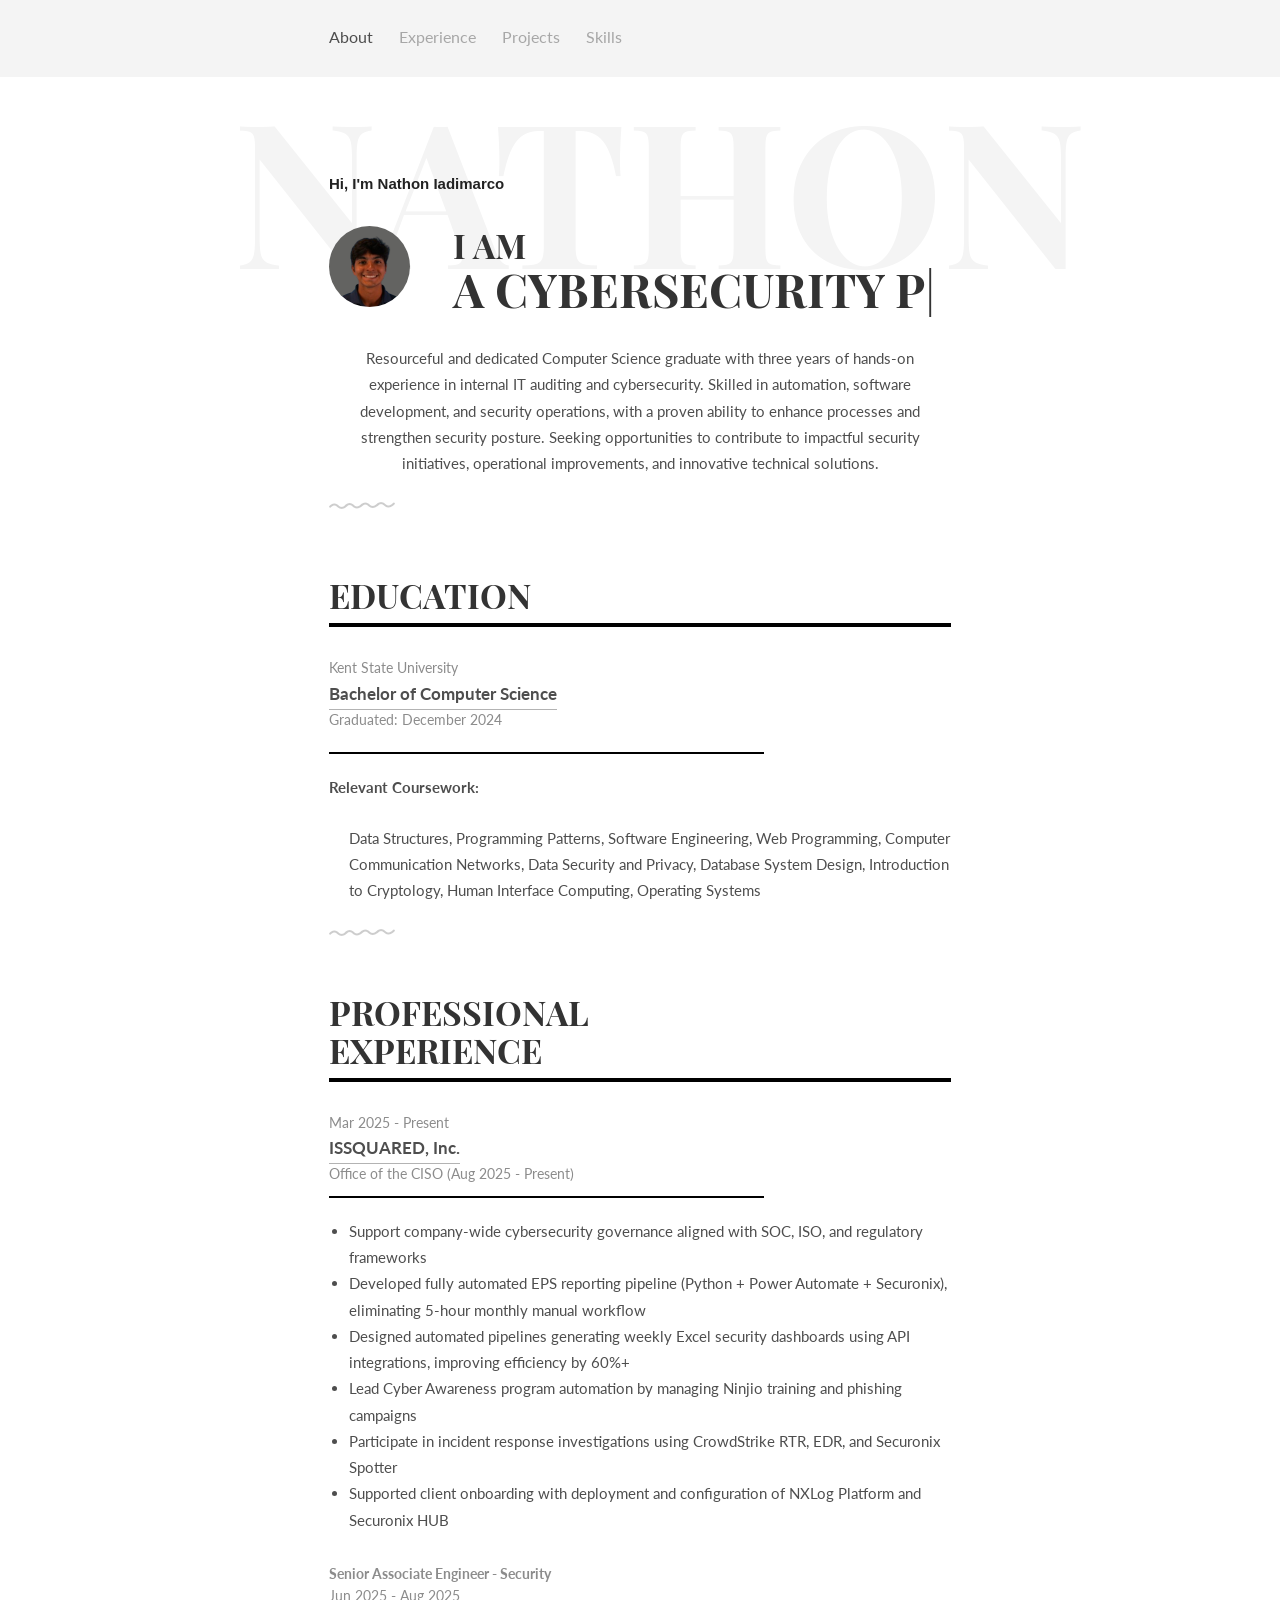
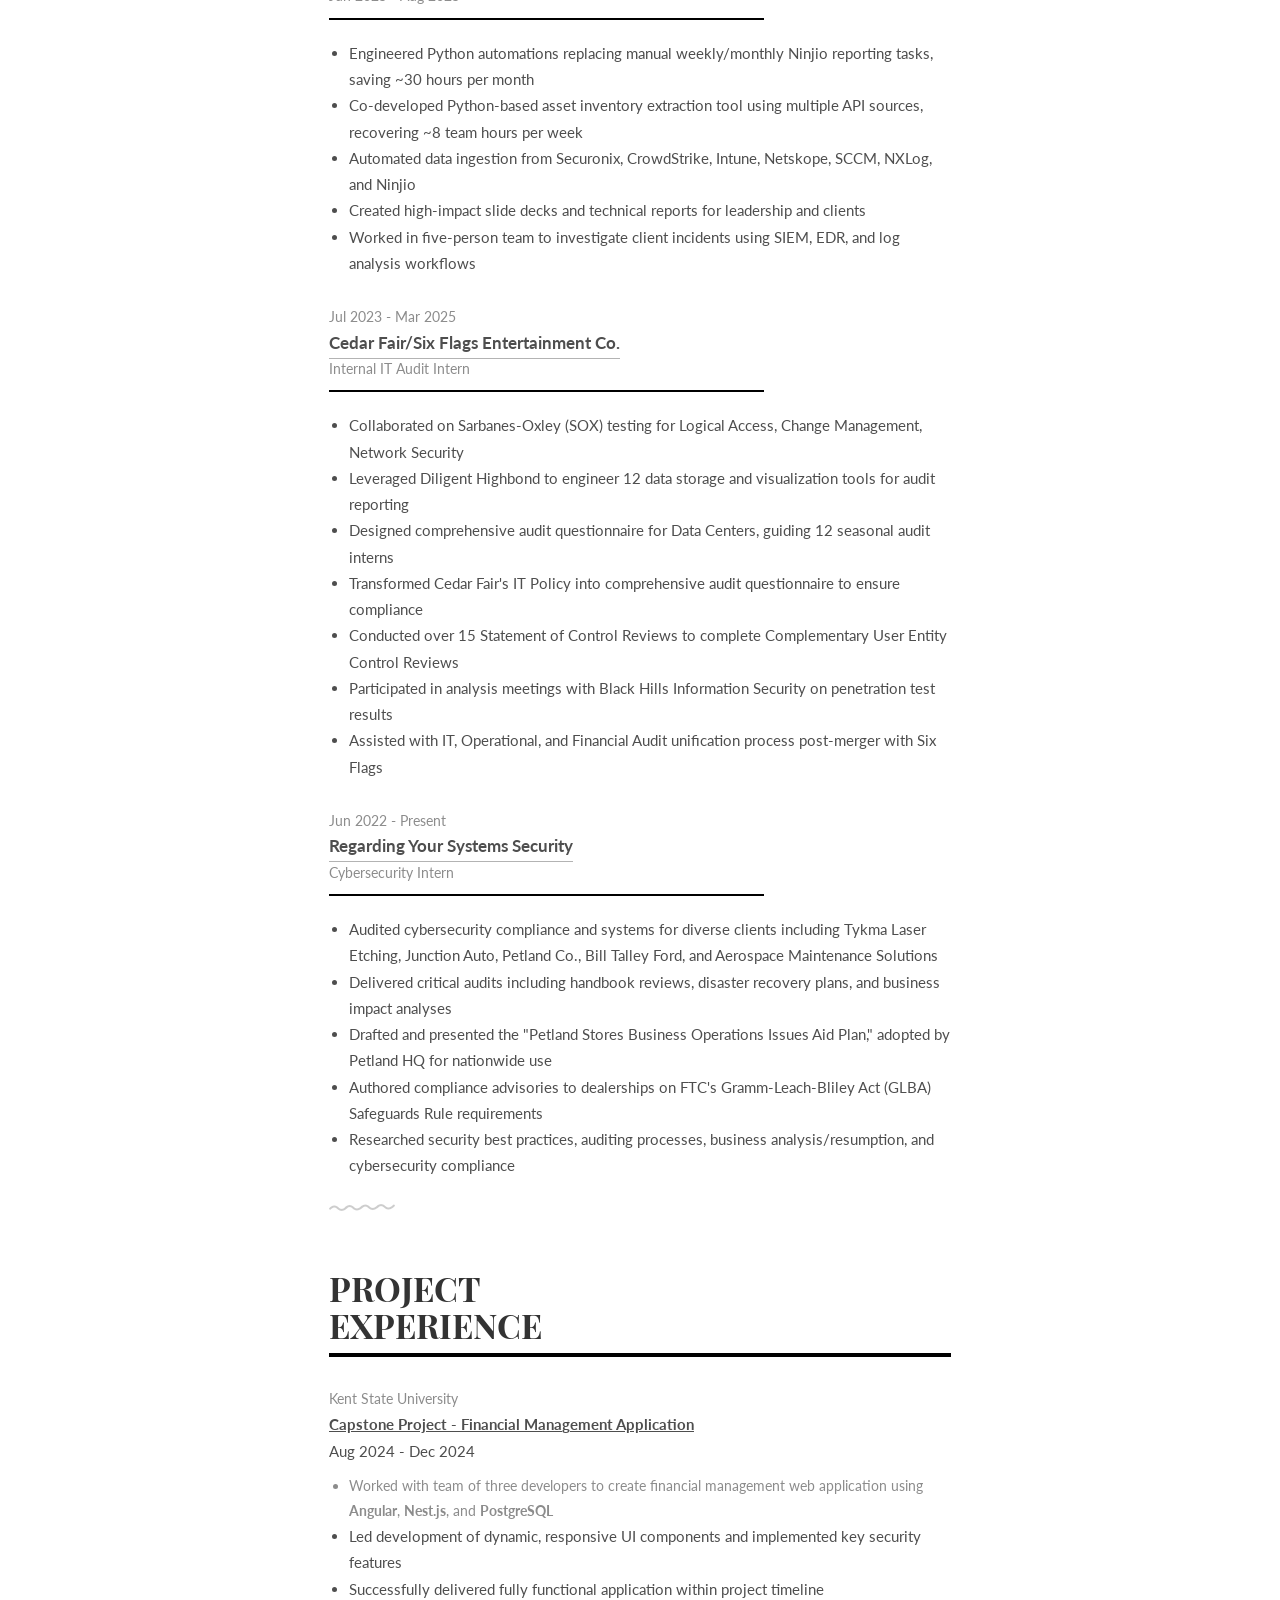
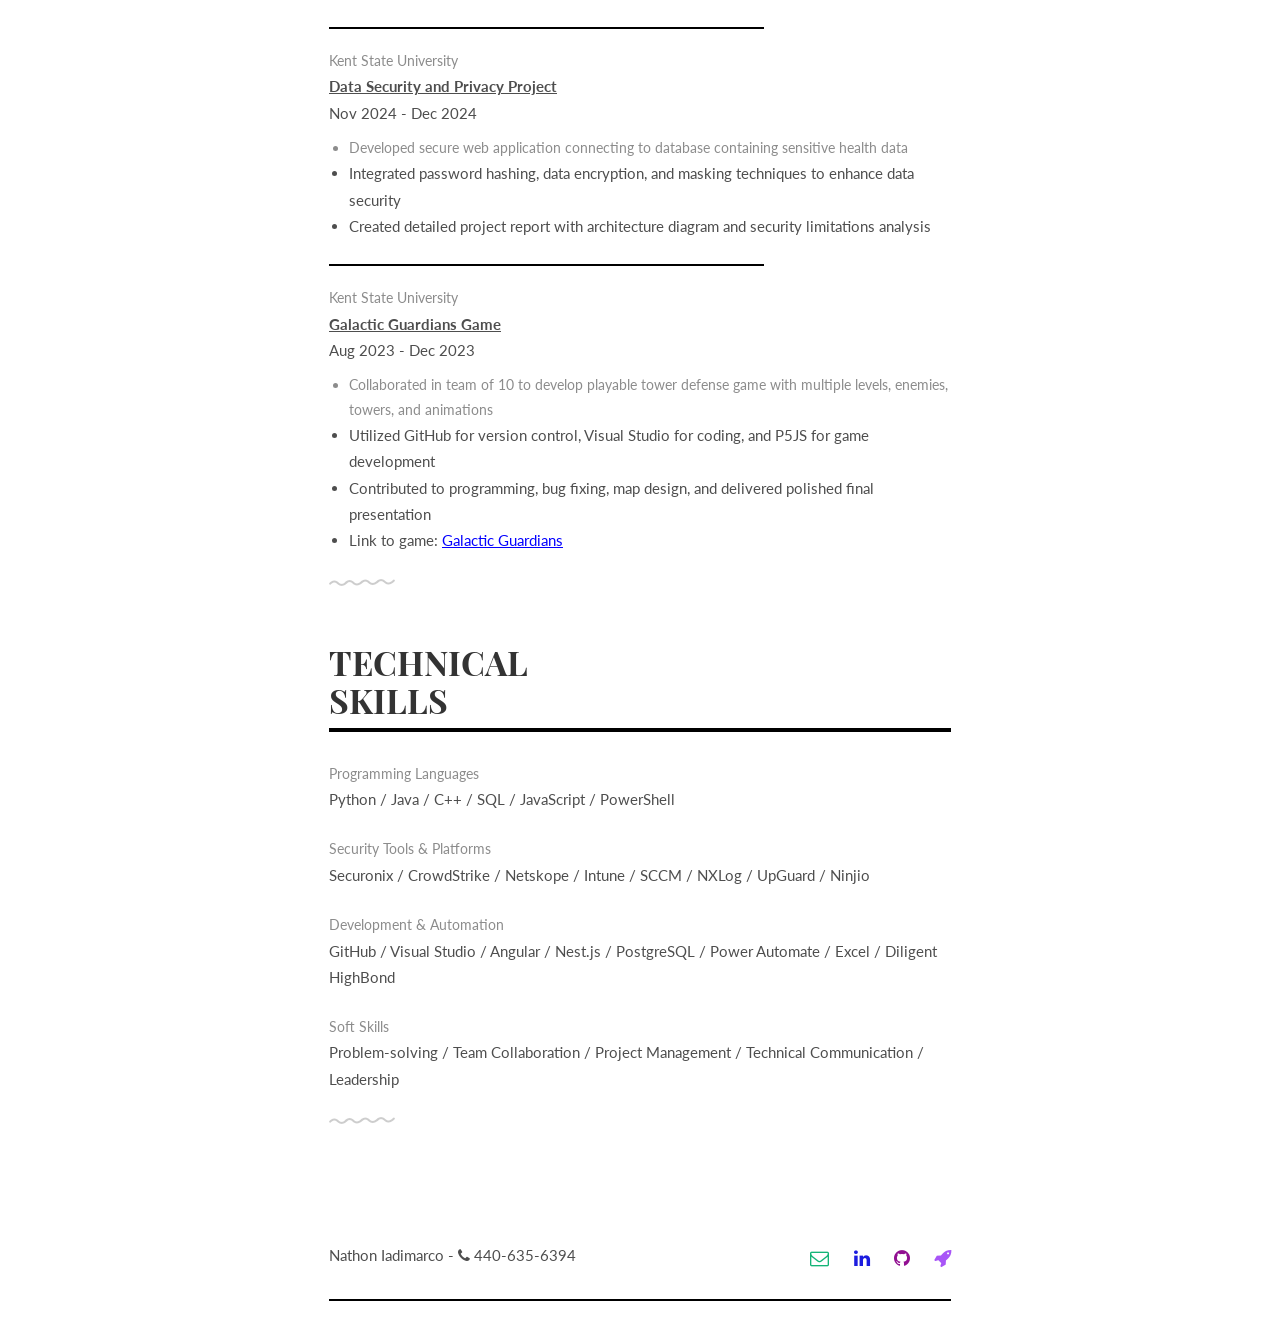
==== commit dd8da1fc: "update to resume website" ====
--- a/index.html
+++ b/index.html
@@ -1,10 +1,9 @@
 <!DOCTYPE html>
 <html>
 <head>
-    <title>Nathon Iadimarco Resume Website</title>
+    <title>Nathon Iadimarco - Cybersecurity Professional</title>
     <meta charset="utf-8" />
     <meta name="viewport" content="width=device-width, initial-scale=1">
-    <meta name="viewport" content="width=device-width, initial-scale=1" />
     <link rel="stylesheet" href="css/kube.min.css" />
     <link rel="stylesheet" href="css/font-awesome.min.css" />
     <link rel="stylesheet" href="css/custom.min.css" />
@@ -15,6 +14,15 @@
 		.intro h1:before {
 			content: 'Nathon';
 		}
+		/* Mobile responsive improvements */
+		@media (max-width: 768px) {
+			.intro h1 {
+				font-size: 2em !important;
+			}
+			#typed {
+				font-size: 1.2em !important;
+			}
+		}
 	</style>
 </head>
 <body>
@@ -28,8 +36,8 @@
 			    <nav id="navbar-1" class="navbar item-nav">
 				    <ul>
 				        <li class="active"><a href="#about">About</a></li>
-				        <li><a href="#experiences">Experiences</a></li>
-				        <li><a href="#achievements">Projects</a></li>
+				        <li><a href="#experiences">Experience</a></li>
+				        <li><a href="#projects">Projects</a></li>
 				        <li><a href="#skills">Skills</a></li>
 				    </ul>
 				</nav>
@@ -40,199 +48,145 @@
 	<!-- Introduction -->
 	<div class="intro section" id="about">
 		<div class="container">
-			<b>Hi, I’m Nathon Iadimarco</b>
+			<b>Hi, I'm Nathon Iadimarco</b>
 			<div class="units-row units-split wrap">
 				<div class="unit-20">
-					<img src="img/Profile Picture.png" alt="Avatar">
+					<img src="img/Profile Picture.png" alt="Nathon Iadimarco">
 				</div>
 				<div class="unit-80">
 					<h1>I am<br><span id="typed"></span></h1>
 				</div>
 				<p class="Objective">
-					Resourceful Computer Science graduate with two years of experience in IT auditing and cybersecurity. Passionate about leveraging technology and software engineering to drive impactful, security-focused solutions. Eager to contribute to innovative projects that enhance security and operational efficiencies across diverse industries.				
+					Resourceful and dedicated Computer Science graduate with three years of hands-on experience in internal IT auditing and cybersecurity. Skilled in automation, software development, and security operations, with a proven ability to enhance processes and strengthen security posture. Seeking opportunities to contribute to impactful security initiatives, operational improvements, and innovative technical solutions.
 				</p>
 			</div>
 		</div>
 	</div>
 
-	    	<!-- Education -->
-			<div class="work section second" id="experiences">
-				<div class="container">
-					<h1 style="padding-bottom: 10px; border-bottom: 4px solid #000;">Education</h1>
-					<ul class="work-list" style="margin-bottom: 20px;">
-						<li>Kent State University</li>
-						<li><a href="#">Bachelor Computer Science Degree</a></li>
-						<li>Graduation Date: Dec 2024</li>
-					</ul>
-					<ul class="work-list">
-						<li>Berkshire High School</li>
-						<li><a href="#">High School Diploma</a></li>
-						<li>Graduation Date: May 2021</li>
-					</ul>
-				</div>
-			</div>
-
-    	<!-- Relevant Coursework -->
+	<!-- Education -->
 	<div class="work section second" id="experiences">
 		<div class="container">
-			<h1 style="padding-bottom: 10px; border-bottom: 4px solid #000;">Relevant<br>Coursework</h1>
-			<ul class="work-list">
-				<p>
-					CS2 - Data Structures, CS3 - Programming Patterns, Software Engineering, Structure of
-					Programming Languages, Web Programming I, Computer Communication Networks, Data Security
-					and Privacy, Introduction to Database System Design, Discrete Structures for CS, Operating Systems, and Computer Organization. 
-				</p>
-			</ul>
+			<h1 style="padding-bottom: 10px; border-bottom: 4px solid #000;">Education</h1>
+			<ul class="work-list" style="margin-bottom: 20px;">
+				<li>Kent State University</li>
+				<li><a href="https://www.kent.edu/">Bachelor of Computer Science</a></li>
+				<li>Graduated: December 2024</li>
+			</ul>
+			<div style="border-bottom: 2px solid #000; margin-top: 10px; width: 70%; margin-bottom: 20px;"></div>
+			<p style="margin-top: 15px; font-weight: bold;">Relevant Coursework:</p>
+			<p style="margin-left: 20px;">
+				Data Structures, Programming Patterns, Software Engineering, Web Programming, Computer Communication Networks, 
+				Data Security and Privacy, Database System Design, Introduction to Cryptology, Human Interface Computing, Operating Systems
+			</p>
 		</div>
 	</div>
 
 	<!-- Work Experience -->
-	<div class="work section second" id="experiences">
-		<div class="container">
-			<h1 style="padding-bottom: 10px; border-bottom: 4px solid #000;">Work<br>Experiences</h1>
-			<ul class="work-list">
-				<li>Jul 2023 - Present</li>
+	<div class="work section second">
+		<div class="container">
+			<h1 style="padding-bottom: 10px; border-bottom: 4px solid #000;">Professional<br>Experience</h1>
+			
+			<!-- ISSQUARED -->
+			<ul class="work-list">
+				<li>Mar 2025 - Present</li>
+				<li><a href="https://www.issquaredinc.com/">ISSQUARED, Inc.</a></li>
+				<li>Office of the CISO (Aug 2025 - Present)</li>
+			</ul>
+			<div style="border-bottom: 2px solid #000; margin-top: 10px; width: 70%; margin-bottom: 20px;"></div>
+			<ul style="list-style-type: disc; margin: 0; padding: 0; padding-left: 20px; margin-bottom: 30px;">
+				<li>Support company-wide cybersecurity governance aligned with SOC, ISO, and regulatory frameworks</li>
+				<li>Developed fully automated EPS reporting pipeline (Python + Power Automate + Securonix), eliminating 5-hour monthly manual workflow</li>
+				<li>Designed automated pipelines generating weekly Excel security dashboards using API integrations, improving efficiency by 60%+</li>
+				<li>Lead Cyber Awareness program automation by managing Ninjio training and phishing campaigns</li>
+				<li>Participate in incident response investigations using CrowdStrike RTR, EDR, and Securonix Spotter</li>
+				<li>Supported client onboarding with deployment and configuration of NXLog Platform and Securonix HUB</li>
+			</ul>
+
+			<ul class="work-list">
+				<li style="font-weight: bold;">Senior Associate Engineer - Security</li>
+				<li>Jun 2025 - Aug 2025</li>
+			</ul>
+			<div style="border-bottom: 2px solid #000; margin-top: 10px; width: 70%; margin-bottom: 20px;"></div>
+			<ul style="list-style-type: disc; margin: 0; padding: 0; padding-left: 20px; margin-bottom: 30px;">
+				<li>Engineered Python automations replacing manual weekly/monthly Ninjio reporting tasks, saving ~30 hours per month</li>
+				<li>Co-developed Python-based asset inventory extraction tool using multiple API sources, recovering ~8 team hours per week</li>
+				<li>Automated data ingestion from Securonix, CrowdStrike, Intune, Netskope, SCCM, NXLog, and Ninjio</li>
+				<li>Created high-impact slide decks and technical reports for leadership and clients</li>
+				<li>Worked in five-person team to investigate client incidents using SIEM, EDR, and log analysis workflows</li>
+			</ul>
+
+			<!-- Cedar Fair/Six Flags -->
+			<ul class="work-list">
+				<li>Jul 2023 - Mar 2025</li>
 				<li><a href="https://www.sixflags.com/">Cedar Fair/Six Flags Entertainment Co.</a></li>
-				<li>Corporate Internal Audit Intern</li>
-			</ul>
-			<div style="border-bottom: 2px solid #000; margin-top: 10px; width: 70%; margin-bottom: 20px;"></div>
-			<ul style="list-style-type: disc; margin: 0; padding: 0; padding-left: 20px;">
-				<li style="color: inherit; font-size: inherit; line-height: inherit; margin: 0; padding: 0;">Collaborated on Sarbanes-Oxley (SOX) testing for Logical Access, Change Management, Network Security, and Control Environment, including Active Directory, SQL, DevOps, CF IT Portal, and LAPs.</li>
-				<li style="color: inherit; font-size: inherit; line-height: inherit; margin: 0; padding: 0;">Leveraged Diligent Highbond to build data storage and visualizations for audit reporting.</li>
-				<li style="color: inherit; font-size: inherit; line-height: inherit; margin: 0; padding: 0;">Worked with the Internal Audit Department Team to complete Sarbanes-Oxley testing.</li>
-				<li style="color: inherit; font-size: inherit; line-height: inherit; margin: 0; padding: 0;">Designed and distributed a comprehensive audit questionnaire for Data Centers across Cedar Fair parks, consolidating feedback from 12 seasonal audit interns into an executive summary.</li>
-				<li style="color: inherit; font-size: inherit; line-height: inherit; margin: 0; padding: 0;">Reviewed the CF IT Policy against industry best practices.</li>
-				<li style="color: inherit; font-size: inherit; line-height: inherit; margin: 0; padding: 0;">Created a special IT Audit Program to test the current CF IT Policy.</li>
-				<li style="color: inherit; font-size: inherit; line-height: inherit; margin: 0; padding: 0;">Contributed to operational audit testing at Cedar Point, covering diverse areas such as Water Attractions, Beverage Service, Food Safety, Security Screenings, Inventory Counts, and Ride Maintenance.</li>
-				<li style="color: inherit; font-size: inherit; line-height: inherit; margin: 0; padding: 0;">Conducted SOC Reviews on Ceridian, AWS, UKG, and others, to complete Complementary User Entity Control Reviews.</li>
-				<li style="color: inherit; font-size: inherit; line-height: inherit; margin: 0; padding: 0;">Participated in analysis meetings with Black Hills Information Security on pentesting results.</li>
-				<li style="color: inherit; font-size: inherit; line-height: inherit; margin: 0; padding: 0;">Assisted with the IT, Operational, and Financial Audit unification process post-merger with Six Flags by conducting detailed comparisons of both companies’ IT infrastructure, operational auditing procedures, and financial controls to identify key differences and similarities.</li>
-			</ul>
-			
-
-			<ul class="work-list" style="margin-top: 30px; margin-bottom: 10px;">
+				<li>Internal IT Audit Intern</li>
+			</ul>
+			<div style="border-bottom: 2px solid #000; margin-top: 10px; width: 70%; margin-bottom: 20px;"></div>
+			<ul style="list-style-type: disc; margin: 0; padding: 0; padding-left: 20px; margin-bottom: 30px;">
+				<li>Collaborated on Sarbanes-Oxley (SOX) testing for Logical Access, Change Management, Network Security</li>
+				<li>Leveraged Diligent Highbond to engineer 12 data storage and visualization tools for audit reporting</li>
+				<li>Designed comprehensive audit questionnaire for Data Centers, guiding 12 seasonal audit interns</li>
+				<li>Transformed Cedar Fair's IT Policy into comprehensive audit questionnaire to ensure compliance</li>
+				<li>Conducted over 15 Statement of Control Reviews to complete Complementary User Entity Control Reviews</li>
+				<li>Participated in analysis meetings with Black Hills Information Security on penetration test results</li>
+				<li>Assisted with IT, Operational, and Financial Audit unification process post-merger with Six Flags</li>
+			</ul>
+
+			<!-- Regarding Your Systems -->
+			<ul class="work-list">
 				<li>Jun 2022 - Present</li>
 				<li><a href="https://www.regardingyoursystems.com/">Regarding Your Systems Security</a></li>
 				<li>Cybersecurity Intern</li>
 			</ul>
 			<div style="border-bottom: 2px solid #000; margin-top: 10px; width: 70%; margin-bottom: 20px;"></div>
 			<ul style="list-style-type: disc; margin: 0; padding: 0; padding-left: 20px;">
-				<li style="color: inherit; font-size: inherit; line-height: inherit; margin: 0; padding: 0;">Researched security best practices, auditing processes, business analysis/resumption, and cybersecurity compliance.</li>
-				<li style="color: inherit; font-size: inherit; line-height: inherit; margin: 0; padding: 0;">Audited cybersecurity compliance and systems for diverse clients, including Tykma Laser Etching, Junction Auto, Petland Co, Bill Talley Ford, and Aerospace Maintenance Solutions.</li>
-				<li style="color: inherit; font-size: inherit; line-height: inherit; margin: 0; padding: 0;">Contributed to the auditing and assessment process for Bill Talley Ford dealership, focusing on items such as employee handbook, active directory, and router configurations.</li>
-				<li style="color: inherit; font-size: inherit; line-height: inherit; margin: 0; padding: 0;">Delivered critical audits for Petland Co., including handbook reviews, disaster recovery plans, and business impact analyses.</li>
-				<li style="color: inherit; font-size: inherit; line-height: inherit; margin: 0; padding: 0;">Drafted and presented the “Petland Stores Business Operations Issues Aid Plan,” which was adopted by Petland’s HQ for nationwide use.</li>
-				<li style="color: inherit; font-size: inherit; line-height: inherit; margin: 0; padding: 0;">Authored and sent compliance advisories to dealerships on the FTC’s Gramm-Leach-Bliley Act (GLBA) Safeguards Rule requirements.</li>
-				<li style="color: inherit; font-size: inherit; line-height: inherit; margin: 0; padding: 0;">Assisted with testing for Aerospace Maintenance Solutions regarding Operating Systems, Software Inventory, and Hardware Inventory.</li>
-			</ul>
+				<li>Audited cybersecurity compliance and systems for diverse clients including Tykma Laser Etching, Junction Auto, Petland Co., Bill Talley Ford, and Aerospace Maintenance Solutions</li>
+				<li>Delivered critical audits including handbook reviews, disaster recovery plans, and business impact analyses</li>
+				<li>Drafted and presented the "Petland Stores Business Operations Issues Aid Plan," adopted by Petland HQ for nationwide use</li>
+				<li>Authored compliance advisories to dealerships on FTC's Gramm-Leach-Bliley Act (GLBA) Safeguards Rule requirements</li>
+				<li>Researched security best practices, auditing processes, business analysis/resumption, and cybersecurity compliance</li>
+			</ul>
+		</div>
+	</div>
+
+	<!-- Project Experience -->
+	<div class="award section second" id="projects">
+		<div class="container">
+			<h1 style="padding-bottom: 10px; border-bottom: 4px solid #000;">Project<br>Experience</h1>
 			
-			
-		</div>
-	</div>
-
-	<!-- Project Experience -->
-	<div class="award section second" id="achievements">
-		<div class="container">
-			<h1 style="padding-bottom: 10px; border-bottom: 4px solid #000;">Project<br>Experience</h1>
 			<ul class="award-list list-flat">
 				<li>Kent State University</li>
-				<li><u><strong>Assembler Project</u></strong></li>
-				<li style="margin-bottom: 10px;">Oct 2022 - Nov 2022</li>
+				<li><u><strong>Capstone Project - Financial Management Application</u></strong></li>
+				<li style="margin-bottom: 10px;">Aug 2024 - Dec 2024</li>
 				<ul style="list-style-type: disc; margin: 0; padding: 0; padding-left: 20px;">
-					<li style="color: inherit; font-size: inherit; line-height: inherit; margin: 0; padding: 0;">
-						Coded a program to efficiently convert a given infix expression into a sequence of assembly instructions that evaluates the expression and leaves the result in the register.
-					</li>
-					<li style="color: inherit; font-size: inherit; line-height: inherit; margin: 0; padding: 0;">
-						Used resources such as stack ADT, linked lists, stack algorithms, postfix, infix, prefix, and String ADT constructed in a separate project.
-					</li>
+					<li>Worked with team of three developers to create financial management web application using <strong>Angular</strong>, <strong>Nest.js</strong>, and <strong>PostgreSQL</strong></li>
+					<li>Led development of dynamic, responsive UI components and implemented key security features</li>
+					<li>Successfully delivered fully functional application within project timeline</li>
 				</ul>
 			</ul>
 			<div style="border-bottom: 2px solid #000; margin-top: 10px; width: 70%; margin-bottom: 20px;"></div>
+
 			<ul class="award-list list-flat">
 				<li>Kent State University</li>
-				<li><strong><u>Human Interface Computing Website</u></strong></li>
-				<li style="margin-bottom: 10px;">Oct 2023 - Dec 2023</li>
+				<li><strong><u>Data Security and Privacy Project</u></strong></li>
+				<li style="margin-bottom: 10px;">Nov 2024 - Dec 2024</li>
 				<ul style="list-style-type: disc; margin: 0; padding: 0; padding-left: 20px;">
-					<li style="color: inherit; font-size: inherit; line-height: inherit; margin: 0; padding: 0;">
-						Worked in a group to create a working website that displayed information regarding foods from around the world.
-					</li>
-					<li style="color: inherit; font-size: inherit; line-height: inherit; margin: 0; padding: 0;">
-						Our group used a Github repository to edit multiple html files and create an informative website that can be navigated through.
-					</li>
+					<li>Developed secure web application connecting to database containing sensitive health data</li>
+					<li>Integrated password hashing, data encryption, and masking techniques to enhance data security</li>
+					<li>Created detailed project report with architecture diagram and security limitations analysis</li>
 				</ul>				
 			</ul>
 			<div style="border-bottom: 2px solid #000; margin-top: 10px; width: 70%; margin-bottom: 20px;"></div>
+
 			<ul class="award-list list-flat">
 				<li>Kent State University</li>
 				<li><strong><u>Galactic Guardians Game</u></strong></li>
 				<li style="margin-bottom: 10px;">Aug 2023 - Dec 2023</li>
 				<ul style="list-style-type: disc; margin: 0; padding: 0; padding-left: 20px;">
-					<li style="color: inherit; font-size: inherit; line-height: inherit; margin: 0; padding: 0;">
-						For Software Engineering, I collaborated in a team of 10 to develop a playable tower defense game featuring multiple levels, enemies, towers, animations, and custom songs.
-					</li>
-					<li style="color: inherit; font-size: inherit; line-height: inherit; margin: 0; padding: 0;">
-						Utilized GitHub for version control, Visual Studio for coding, and P5JS for game development, coordinating efforts through kanban boards and Discord.
-					</li>
-					<li style="color: inherit; font-size: inherit; line-height: inherit; margin: 0; padding: 0;">
-						Contributed to programming in P5JS, bug fixing, map design, weekly sprint submissions, and delivered a polished final presentation.
-					</li>
-					<li style="color: inherit; font-size: inherit; line-height: inherit; margin: 0; padding: 0;">
-						Gained hands-on experience in game development and strengthened skills in teamwork, project management, and iterative development processes.
-					</li>
-					<li style="color: inherit; font-size: inherit; line-height: inherit; margin: 0; padding: 0;">
-						Link to our game: <a href="https://dominicf2001.github.io/project-beta/" style="color:rgb(4, 0, 255)" target="_blank">Galactic Guardians</a>
-					</li>
-				</ul>				
-			</ul>
-			<div style="border-bottom: 2px solid #000; margin-top: 10px; width: 70%; margin-bottom: 20px;"></div>
-			<ul class="award-list list-flat">
-				<li>Kent State University</li>
-				<li><strong><u>Database System Design Project</u></strong></li>
-				<li style="margin-bottom: 10px;">Nov 2024 - Dec 2024</li>
-				<ul style="list-style-type: disc; margin: 0; padding: 0; padding-left: 20px;">
-					<li style="color: inherit; font-size: inherit; line-height: inherit; margin: 0; padding: 0;">
-						Independently developed the front-end and back-end of a banking application called "DataBank" using PHP, SQL, CSS, and HTML, creating an intuitive user interface for efficient data management and smooth interaction with the database.
-					</li>
-					<li style="color: inherit; font-size: inherit; line-height: inherit; margin: 0; padding: 0;">
-						Designed and implemented a MySQL database schema, optimizing data storage and ensuring efficient querying.
-					</li>
-					<li style="color: inherit; font-size: inherit; line-height: inherit; margin: 0; padding: 0;">
-						Presented the DataBank project in an academic setting, demonstrating technical proficiency and clear communication to faculty and peers, including a live demo to showcase the project's functionality.
-					</li>
-				</ul>				
-			</ul>
-			<div style="border-bottom: 2px solid #000; margin-top: 10px; width: 70%; margin-bottom: 20px;"></div>
-			<ul class="award-list list-flat">
-				<li>Kent State University</li>
-				<li><strong><u>Data Security and Privacy Project</u></strong></li>
-				<li style="margin-bottom: 10px;">Nov 2024 - Dec 2024</li>
-				<ul style="list-style-type: disc; margin: 0; padding: 0; padding-left: 20px;">
-					<li style="color: inherit; font-size: inherit; line-height: inherit; margin: 0; padding: 0;">
-						Developed a secure web application that connected to a database containing health data (treated as “sensitive” for the project), implementing strong security measures to protect user information.
-					</li>
-					<li style="color: inherit; font-size: inherit; line-height: inherit; margin: 0; padding: 0;">
-						Integrated password hashing, data encryption, and masking techniques to enhance data security and ensure confidentiality for users accessing sensitive health-related records.
-					</li>
-					<li style="color: inherit; font-size: inherit; line-height: inherit; margin: 0; padding: 0;">
-						Created a detailed project report explaining the system design, implementation of security features, and addressing security/privacy limitations, including an architecture diagram and an analysis of the project's limitations.
-					</li>
-				</ul>				
-			</ul>
-			<div style="border-bottom: 2px solid #000; margin-top: 10px; width: 70%; margin-bottom: 20px;"></div>
-			<ul class="award-list list-flat">
-				<li>Kent State University</li>
-				<li><strong><u>Capstone Project</u></strong></li>
-				<li style="margin-bottom: 10px;">Sep 2024 - Dec 2024</li>
-				<ul style="list-style-type: disc; margin: 0; padding: 0; padding-left: 20px;">
-					<li style="color: inherit; font-size: inherit; line-height: inherit; margin: 0; padding: 0;">
-						Worked closely with a team of three developers to create a financial management web application, utilizing <strong>Angular</strong> for the user interface, <strong>Nest.js</strong> for backend development, and <strong>PostgreSQL</strong> for database management.
-					</li>
-					<li style="color: inherit; font-size: inherit; line-height: inherit; margin: 0; padding: 0;">
-						Took the lead in building dynamic, responsive UI components and implementing key security features to meet data protection regulations and industry standards.
-					</li>
-					<li style="color: inherit; font-size: inherit; line-height: inherit; margin: 0; padding: 0;">
-						Successfully delivered a fully functional application within the project timeline, highlighting strong technical skills, effective collaboration, and project management abilities.
-					</li>
+					<li>Collaborated in team of 10 to develop playable tower defense game with multiple levels, enemies, towers, and animations</li>
+					<li>Utilized GitHub for version control, Visual Studio for coding, and P5JS for game development</li>
+					<li>Contributed to programming, bug fixing, map design, and delivered polished final presentation</li>
+					<li>Link to game: <a href="https://dominicf2001.github.io/project-beta/" style="color:rgb(4, 0, 255)" target="_blank">Galactic Guardians</a></li>
 				</ul>				
 			</ul>
 		</div>
@@ -243,8 +197,21 @@
 		<div class="container">
 			<h1 style="padding-bottom: 10px; border-bottom: 4px solid #000;">Technical<br>Skills</h1>
 			<ul class="skill-list list-flat">
-				<li>Web Technology</li>
-				<li>HTML / CSS / C++ / Python / Javascript / SQL</li>
+				<li>Programming Languages</li>
+				<li>Python / Java / C++ / SQL / JavaScript / PowerShell</li>
+			</ul>
+			<ul class="skill-list list-flat">
+				<li>Security Tools & Platforms</li>
+				<li>Securonix / CrowdStrike / Netskope / Intune / SCCM / NXLog / UpGuard / Ninjio</li>
+			</ul>
+			<ul class="skill-list list-flat">
+				<li>Development & Automation</li>
+				<li>GitHub / Visual Studio / Angular / Nest.js / PostgreSQL / Power Automate / Excel / Diligent HighBond</li>
+			</ul>
+			<ul class="skill-list list-flat">
+				<li>Soft Skills</li>
+				<li>Problem-solving / Team Collaboration / Project Management / Technical Communication / Leadership</li>
+			</ul>
 		</div>
 	</div>
 
@@ -256,16 +223,15 @@
 			    </div>
 			    <div class="unit-50">
 					<ul class="social list-flat right">
-						<li><a href="nathonmi@outlook.com"><i style="color:rgb(19, 180, 119)" class="fa fa-envelope-o"></i></a></li>
+						<li><a href="mailto:nathonmi@outlook.com"><i style="color:rgb(19, 180, 119)" class="fa fa-envelope-o"></i></a></li>
 						<li><a href="https://www.linkedin.com/in/nathon-iadimarco-359483278/"><i style="color:rgb(28, 28, 223)" class="fa fa-linkedin"></i></a></li>
 						<li><a href="https://github.com/Nate5732"><i style="color:rgb(145, 15, 145)"  class="fa fa-github"></i></a></li>
-						<li><a href="https://Nate5732.github.io"><i style="color:rgb(5, 5, 5)" class="fa fa-home"></i></a></li>
+						<li><a href="https://cyberfortryss.com"><i style="color:rgb(168, 85, 247)" class="fa fa-rocket"></i></a></li>
 					</ul>
 			    </div>
 			</div>	
 		</div>
 	</footer>
-	
 
 	<!-- Javascript -->
 	<script src="js/jquery.min.js"></script>
@@ -274,10 +240,16 @@
     <script src="js/site.js"></script>
     <script>
 		function newTyped(){}$(function(){$("#typed").typed({
-		// Change to edit type effect
-		strings: ["Ambitious", "Age 21", "Motivated"],
-
-		typeSpeed:90,backDelay:700,contentType:"html",loop:!0,resetCallback:function(){newTyped()}}),$(".reset").click(function(){$("#typed").typed("reset")})});
+		// Professional rotating text
+		strings: [
+			"a Cybersecurity Professional", 
+			"a Security Engineer",
+			"an Automation Specialist",
+			"a Problem Solver",
+			"a Full-Stack Developer"
+		],
+
+		typeSpeed:70,backDelay:1200,contentType:"html",loop:!0,resetCallback:function(){newTyped()}}),$(".reset").click(function(){$("#typed").typed("reset")})});
     </script>
 </body>
 </html>
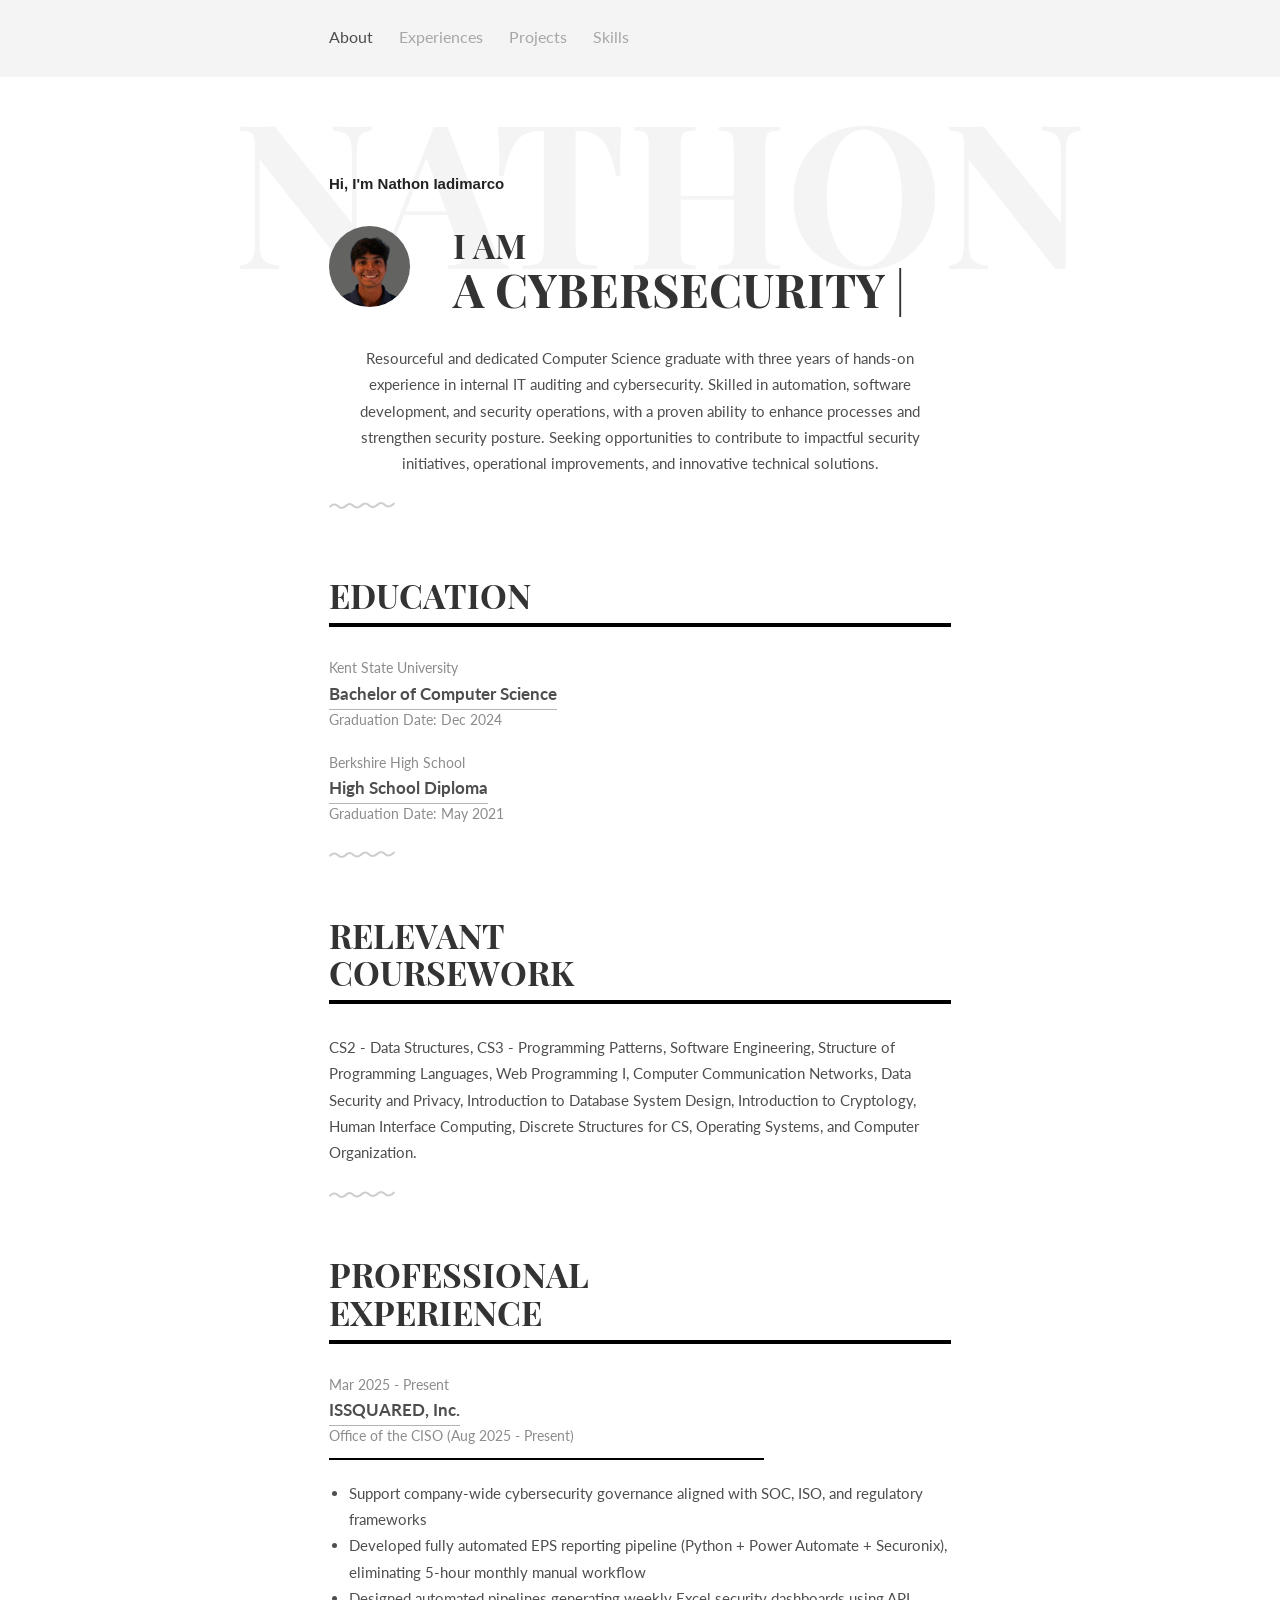
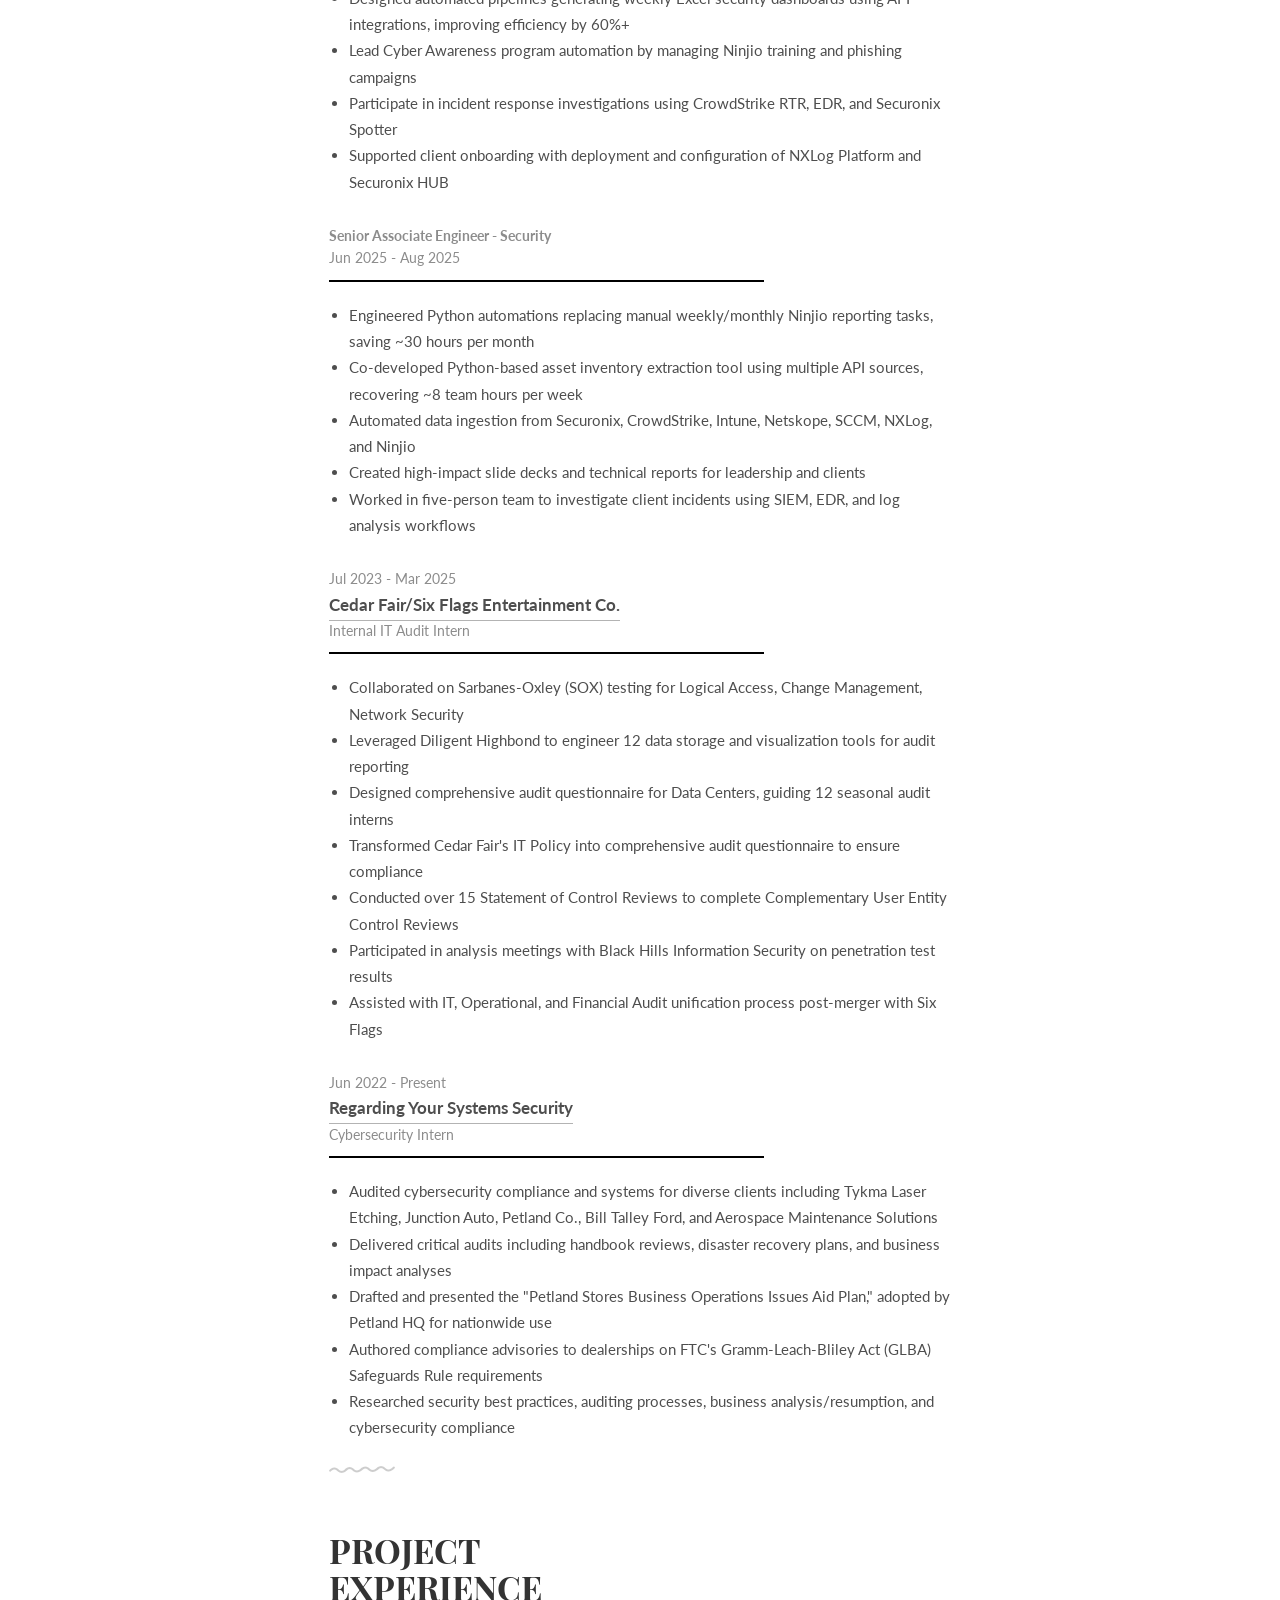
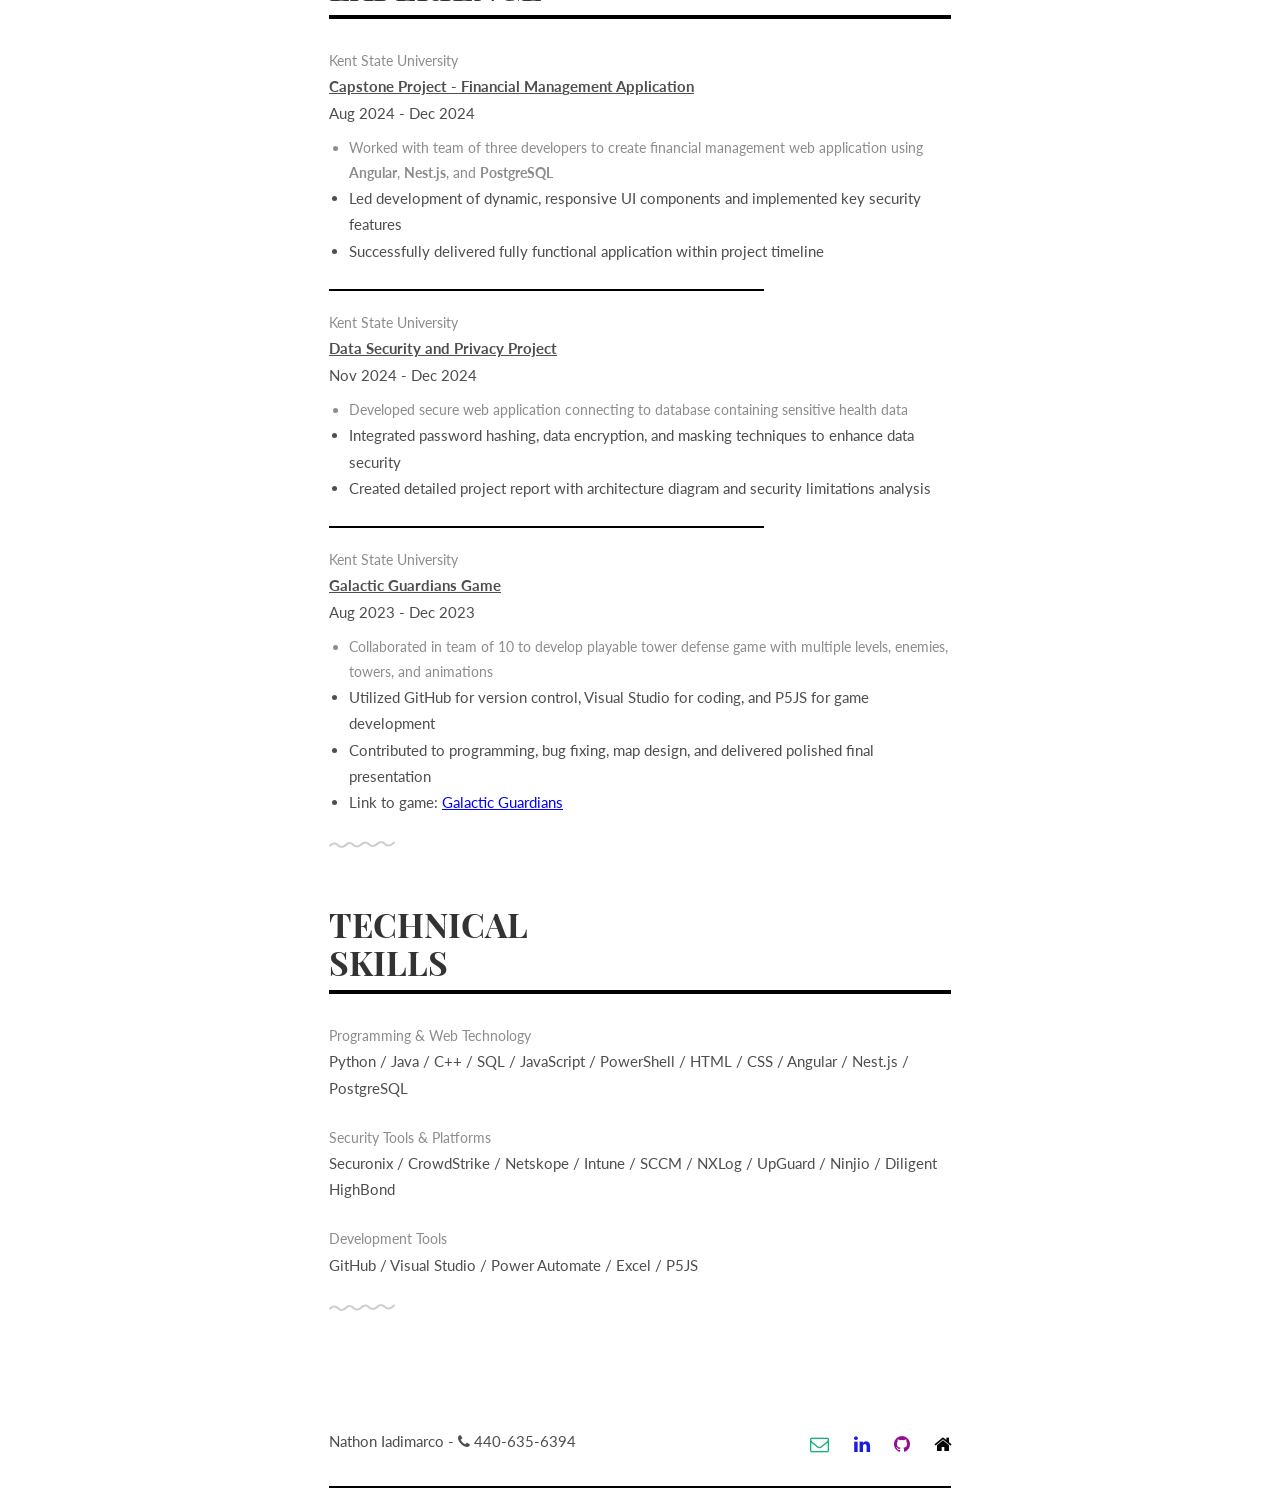
==== commit 2fbf853a: "Update" ====
--- a/index.html
+++ b/index.html
@@ -36,8 +36,8 @@
 			    <nav id="navbar-1" class="navbar item-nav">
 				    <ul>
 				        <li class="active"><a href="#about">About</a></li>
-				        <li><a href="#experiences">Experience</a></li>
-				        <li><a href="#projects">Projects</a></li>
+				        <li><a href="#experiences">Experiences</a></li>
+				        <li><a href="#achievements">Projects</a></li>
 				        <li><a href="#skills">Skills</a></li>
 				    </ul>
 				</nav>
@@ -70,14 +70,28 @@
 			<ul class="work-list" style="margin-bottom: 20px;">
 				<li>Kent State University</li>
 				<li><a href="https://www.kent.edu/">Bachelor of Computer Science</a></li>
-				<li>Graduated: December 2024</li>
-			</ul>
-			<div style="border-bottom: 2px solid #000; margin-top: 10px; width: 70%; margin-bottom: 20px;"></div>
-			<p style="margin-top: 15px; font-weight: bold;">Relevant Coursework:</p>
-			<p style="margin-left: 20px;">
-				Data Structures, Programming Patterns, Software Engineering, Web Programming, Computer Communication Networks, 
-				Data Security and Privacy, Database System Design, Introduction to Cryptology, Human Interface Computing, Operating Systems
-			</p>
+				<li>Graduation Date: Dec 2024</li>
+			</ul>
+			<ul class="work-list">
+				<li>Berkshire High School</li>
+				<li><a href="#">High School Diploma</a></li>
+				<li>Graduation Date: May 2021</li>
+			</ul>
+		</div>
+	</div>
+
+	<!-- Relevant Coursework -->
+	<div class="work section second">
+		<div class="container">
+			<h1 style="padding-bottom: 10px; border-bottom: 4px solid #000;">Relevant<br>Coursework</h1>
+			<ul class="work-list">
+				<p>
+					CS2 - Data Structures, CS3 - Programming Patterns, Software Engineering, Structure of
+					Programming Languages, Web Programming I, Computer Communication Networks, Data Security
+					and Privacy, Introduction to Database System Design, Introduction to Cryptology, Human Interface Computing, 
+					Discrete Structures for CS, Operating Systems, and Computer Organization.
+				</p>
+			</ul>
 		</div>
 	</div>
 
@@ -150,7 +164,7 @@
 	</div>
 
 	<!-- Project Experience -->
-	<div class="award section second" id="projects">
+	<div class="award section second" id="achievements">
 		<div class="container">
 			<h1 style="padding-bottom: 10px; border-bottom: 4px solid #000;">Project<br>Experience</h1>
 			
@@ -197,20 +211,16 @@
 		<div class="container">
 			<h1 style="padding-bottom: 10px; border-bottom: 4px solid #000;">Technical<br>Skills</h1>
 			<ul class="skill-list list-flat">
-				<li>Programming Languages</li>
-				<li>Python / Java / C++ / SQL / JavaScript / PowerShell</li>
+				<li>Programming & Web Technology</li>
+				<li>Python / Java / C++ / SQL / JavaScript / PowerShell / HTML / CSS / Angular / Nest.js / PostgreSQL</li>
 			</ul>
 			<ul class="skill-list list-flat">
 				<li>Security Tools & Platforms</li>
-				<li>Securonix / CrowdStrike / Netskope / Intune / SCCM / NXLog / UpGuard / Ninjio</li>
+				<li>Securonix / CrowdStrike / Netskope / Intune / SCCM / NXLog / UpGuard / Ninjio / Diligent HighBond</li>
 			</ul>
 			<ul class="skill-list list-flat">
-				<li>Development & Automation</li>
-				<li>GitHub / Visual Studio / Angular / Nest.js / PostgreSQL / Power Automate / Excel / Diligent HighBond</li>
-			</ul>
-			<ul class="skill-list list-flat">
-				<li>Soft Skills</li>
-				<li>Problem-solving / Team Collaboration / Project Management / Technical Communication / Leadership</li>
+				<li>Development Tools</li>
+				<li>GitHub / Visual Studio / Power Automate / Excel / P5JS</li>
 			</ul>
 		</div>
 	</div>
@@ -226,7 +236,7 @@
 						<li><a href="mailto:nathonmi@outlook.com"><i style="color:rgb(19, 180, 119)" class="fa fa-envelope-o"></i></a></li>
 						<li><a href="https://www.linkedin.com/in/nathon-iadimarco-359483278/"><i style="color:rgb(28, 28, 223)" class="fa fa-linkedin"></i></a></li>
 						<li><a href="https://github.com/Nate5732"><i style="color:rgb(145, 15, 145)"  class="fa fa-github"></i></a></li>
-						<li><a href="https://cyberfortryss.com"><i style="color:rgb(168, 85, 247)" class="fa fa-rocket"></i></a></li>
+						<li><a href="https://Nate5732.github.io"><i style="color:rgb(5, 5, 5)" class="fa fa-home"></i></a></li>
 					</ul>
 			    </div>
 			</div>	
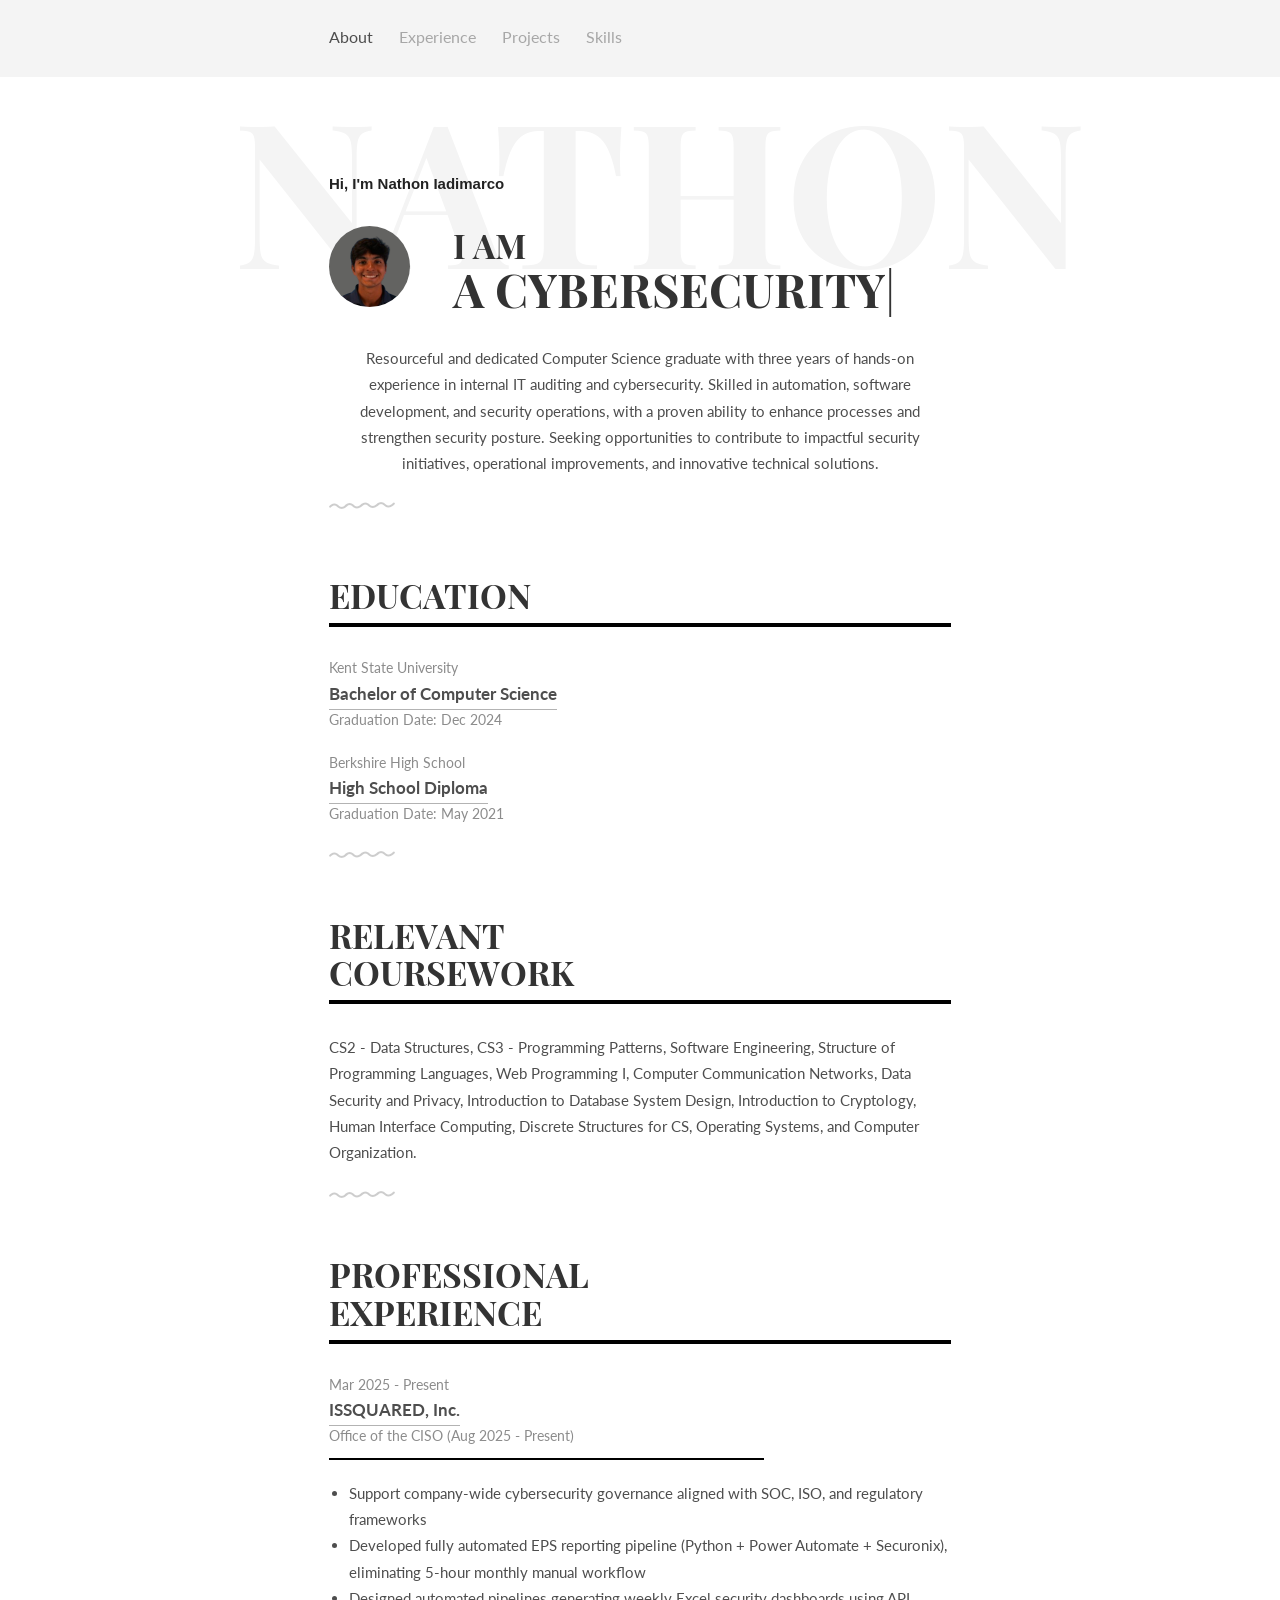
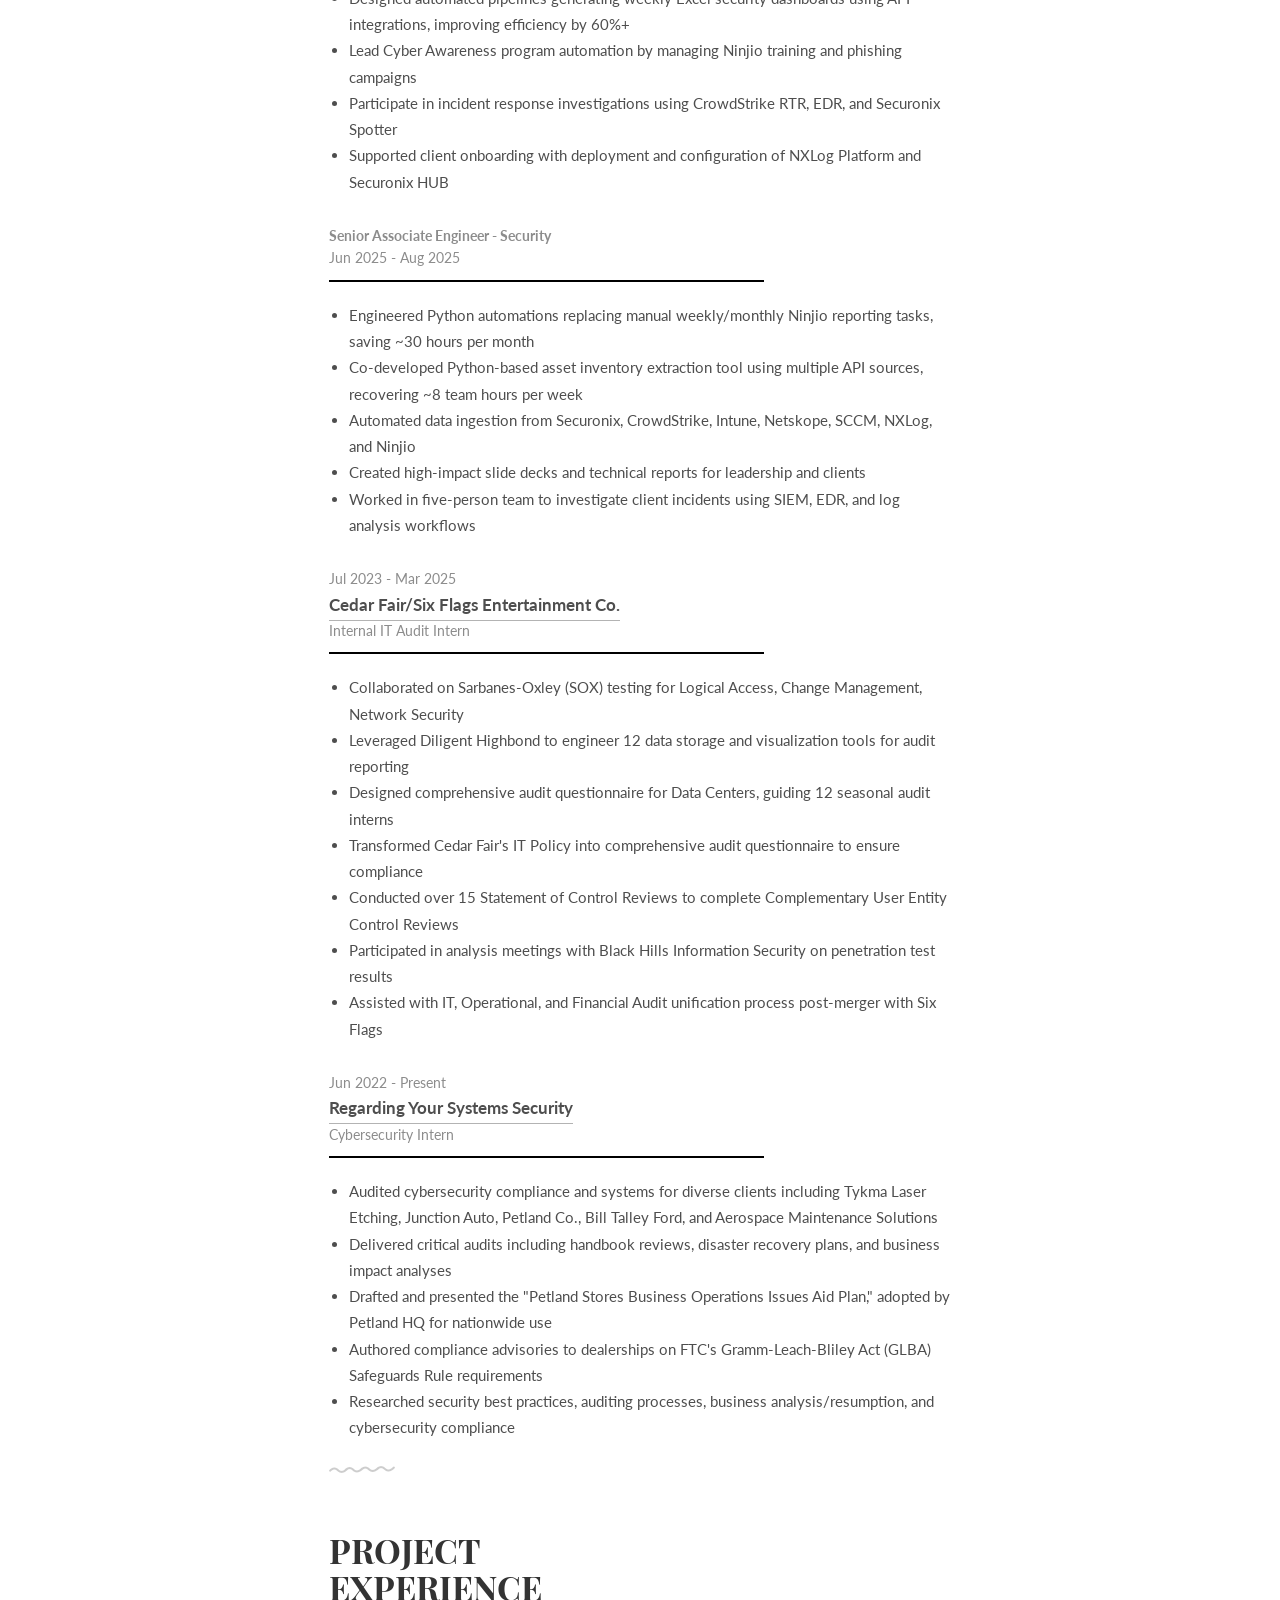
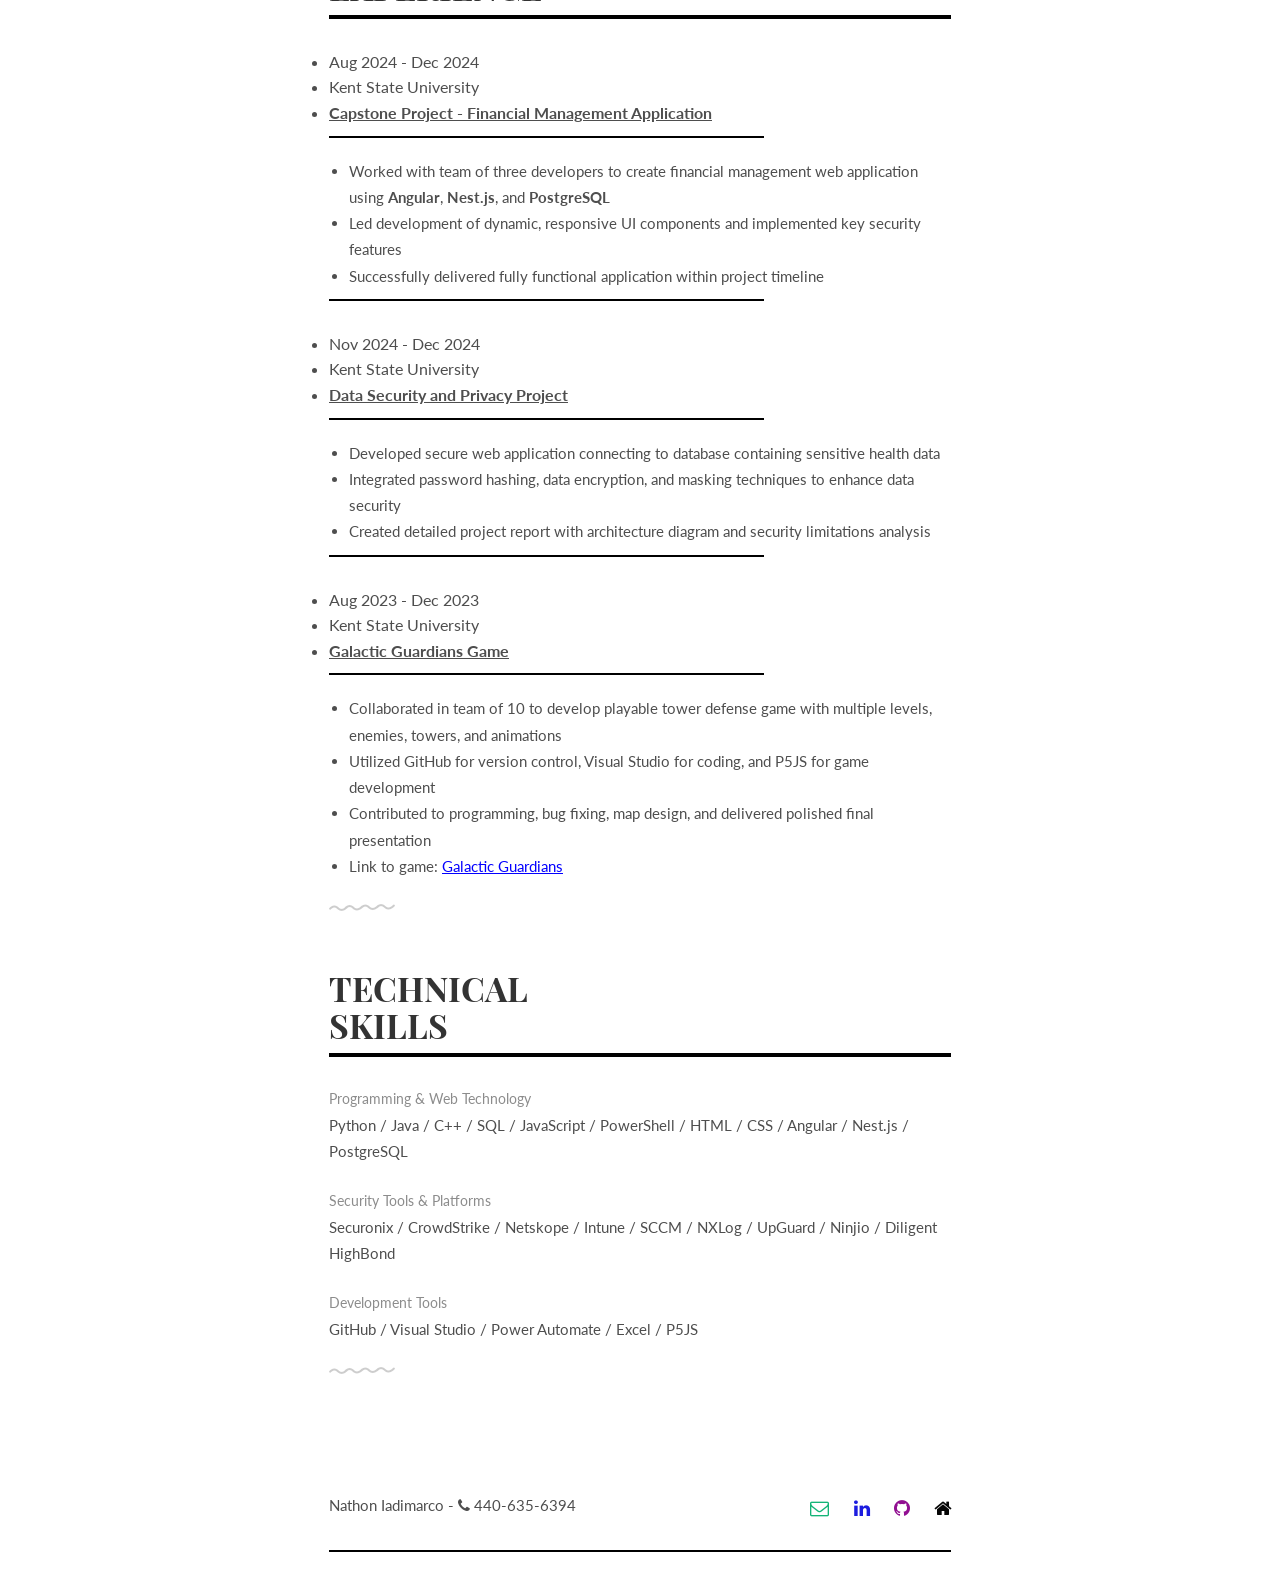
==== commit 1c49ca23: "commit" ====
--- a/index.html
+++ b/index.html
@@ -36,7 +36,7 @@
 			    <nav id="navbar-1" class="navbar item-nav">
 				    <ul>
 				        <li class="active"><a href="#about">About</a></li>
-				        <li><a href="#experiences">Experiences</a></li>
+				        <li><a href="#experiences">Experience</a></li>
 				        <li><a href="#achievements">Projects</a></li>
 				        <li><a href="#skills">Skills</a></li>
 				    </ul>
@@ -64,7 +64,7 @@
 	</div>
 
 	<!-- Education -->
-	<div class="work section second" id="experiences">
+	<div class="work section second">
 		<div class="container">
 			<h1 style="padding-bottom: 10px; border-bottom: 4px solid #000;">Education</h1>
 			<ul class="work-list" style="margin-bottom: 20px;">
@@ -96,7 +96,7 @@
 	</div>
 
 	<!-- Work Experience -->
-	<div class="work section second">
+	<div class="work section second" id="experiences">
 		<div class="container">
 			<h1 style="padding-bottom: 10px; border-bottom: 4px solid #000;">Professional<br>Experience</h1>
 			
@@ -168,40 +168,43 @@
 		<div class="container">
 			<h1 style="padding-bottom: 10px; border-bottom: 4px solid #000;">Project<br>Experience</h1>
 			
-			<ul class="award-list list-flat">
+			<ul class="work-list">
+				<li>Aug 2024 - Dec 2024</li>
 				<li>Kent State University</li>
 				<li><u><strong>Capstone Project - Financial Management Application</u></strong></li>
-				<li style="margin-bottom: 10px;">Aug 2024 - Dec 2024</li>
-				<ul style="list-style-type: disc; margin: 0; padding: 0; padding-left: 20px;">
-					<li>Worked with team of three developers to create financial management web application using <strong>Angular</strong>, <strong>Nest.js</strong>, and <strong>PostgreSQL</strong></li>
-					<li>Led development of dynamic, responsive UI components and implemented key security features</li>
-					<li>Successfully delivered fully functional application within project timeline</li>
-				</ul>
-			</ul>
-			<div style="border-bottom: 2px solid #000; margin-top: 10px; width: 70%; margin-bottom: 20px;"></div>
-
-			<ul class="award-list list-flat">
+			</ul>
+			<div style="border-bottom: 2px solid #000; margin-top: 10px; width: 70%; margin-bottom: 20px;"></div>
+			<ul style="list-style-type: disc; margin: 0; padding: 0; padding-left: 20px;">
+				<li>Worked with team of three developers to create financial management web application using <strong>Angular</strong>, <strong>Nest.js</strong>, and <strong>PostgreSQL</strong></li>
+				<li>Led development of dynamic, responsive UI components and implemented key security features</li>
+				<li>Successfully delivered fully functional application within project timeline</li>
+			</ul>
+			<div style="border-bottom: 2px solid #000; margin-top: 10px; width: 70%; margin-bottom: 20px;"></div>
+
+			<ul class="work-list" style="margin-top: 30px;">
+				<li>Nov 2024 - Dec 2024</li>
 				<li>Kent State University</li>
 				<li><strong><u>Data Security and Privacy Project</u></strong></li>
-				<li style="margin-bottom: 10px;">Nov 2024 - Dec 2024</li>
-				<ul style="list-style-type: disc; margin: 0; padding: 0; padding-left: 20px;">
-					<li>Developed secure web application connecting to database containing sensitive health data</li>
-					<li>Integrated password hashing, data encryption, and masking techniques to enhance data security</li>
-					<li>Created detailed project report with architecture diagram and security limitations analysis</li>
-				</ul>				
-			</ul>
-			<div style="border-bottom: 2px solid #000; margin-top: 10px; width: 70%; margin-bottom: 20px;"></div>
-
-			<ul class="award-list list-flat">
+			</ul>
+			<div style="border-bottom: 2px solid #000; margin-top: 10px; width: 70%; margin-bottom: 20px;"></div>
+			<ul style="list-style-type: disc; margin: 0; padding: 0; padding-left: 20px;">
+				<li>Developed secure web application connecting to database containing sensitive health data</li>
+				<li>Integrated password hashing, data encryption, and masking techniques to enhance data security</li>
+				<li>Created detailed project report with architecture diagram and security limitations analysis</li>
+			</ul>
+			<div style="border-bottom: 2px solid #000; margin-top: 10px; width: 70%; margin-bottom: 20px;"></div>
+
+			<ul class="work-list" style="margin-top: 30px;">
+				<li>Aug 2023 - Dec 2023</li>
 				<li>Kent State University</li>
 				<li><strong><u>Galactic Guardians Game</u></strong></li>
-				<li style="margin-bottom: 10px;">Aug 2023 - Dec 2023</li>
-				<ul style="list-style-type: disc; margin: 0; padding: 0; padding-left: 20px;">
-					<li>Collaborated in team of 10 to develop playable tower defense game with multiple levels, enemies, towers, and animations</li>
-					<li>Utilized GitHub for version control, Visual Studio for coding, and P5JS for game development</li>
-					<li>Contributed to programming, bug fixing, map design, and delivered polished final presentation</li>
-					<li>Link to game: <a href="https://dominicf2001.github.io/project-beta/" style="color:rgb(4, 0, 255)" target="_blank">Galactic Guardians</a></li>
-				</ul>				
+			</ul>
+			<div style="border-bottom: 2px solid #000; margin-top: 10px; width: 70%; margin-bottom: 20px;"></div>
+			<ul style="list-style-type: disc; margin: 0; padding: 0; padding-left: 20px;">
+				<li>Collaborated in team of 10 to develop playable tower defense game with multiple levels, enemies, towers, and animations</li>
+				<li>Utilized GitHub for version control, Visual Studio for coding, and P5JS for game development</li>
+				<li>Contributed to programming, bug fixing, map design, and delivered polished final presentation</li>
+				<li>Link to game: <a href="https://dominicf2001.github.io/project-beta/" style="color:rgb(4, 0, 255)" target="_blank">Galactic Guardians</a></li>
 			</ul>
 		</div>
 	</div>
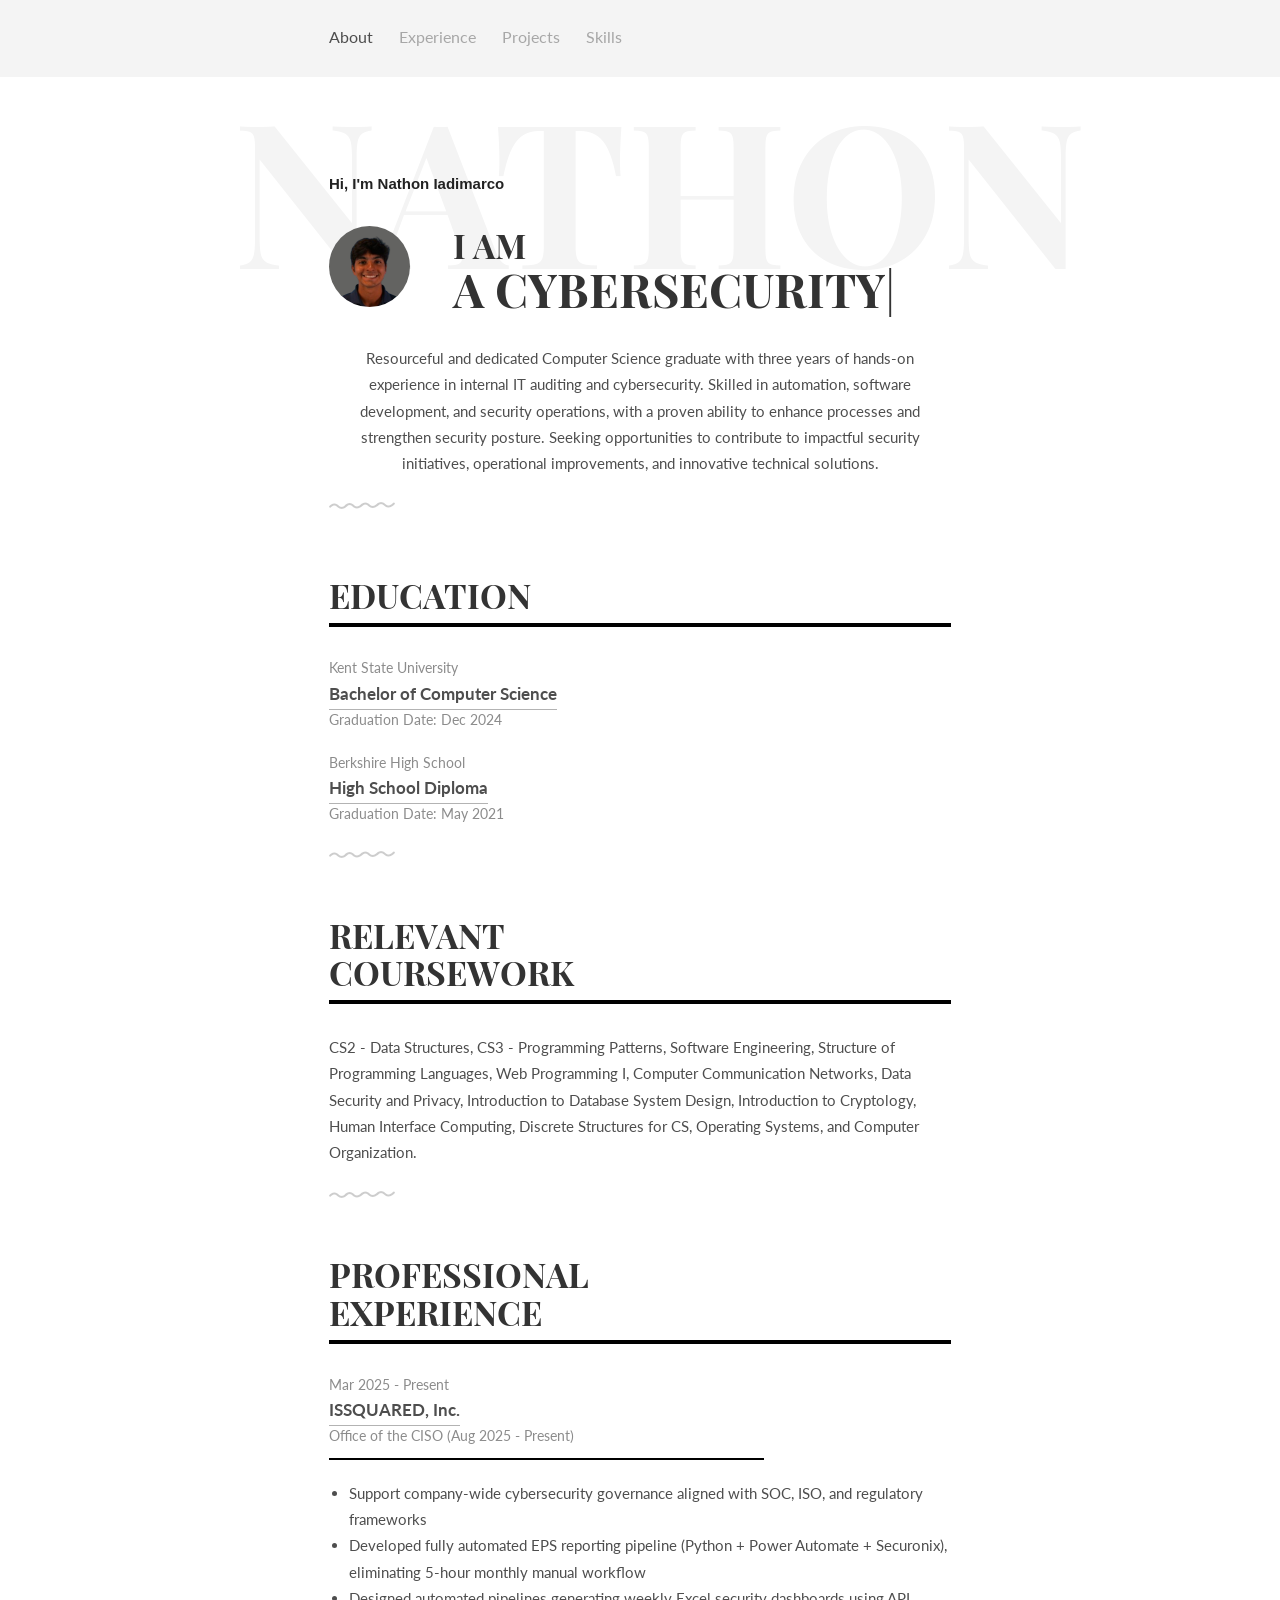
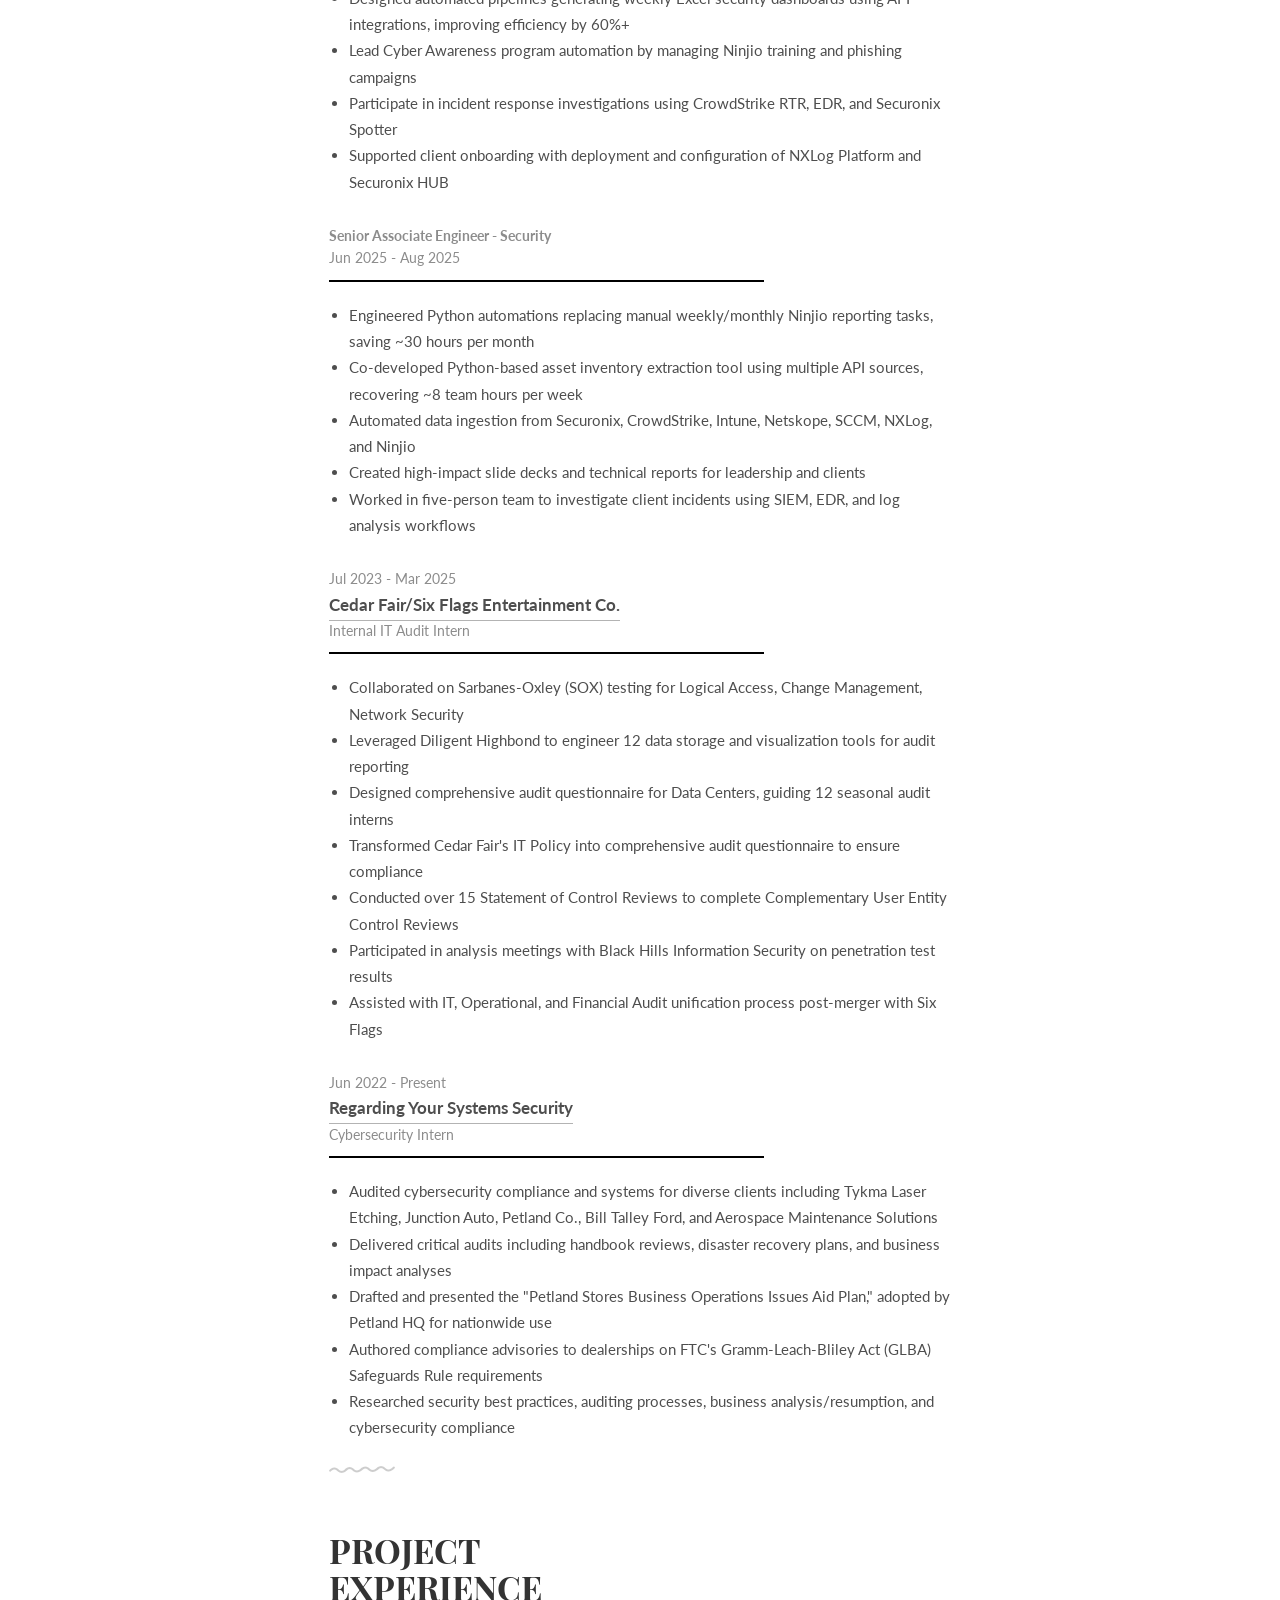
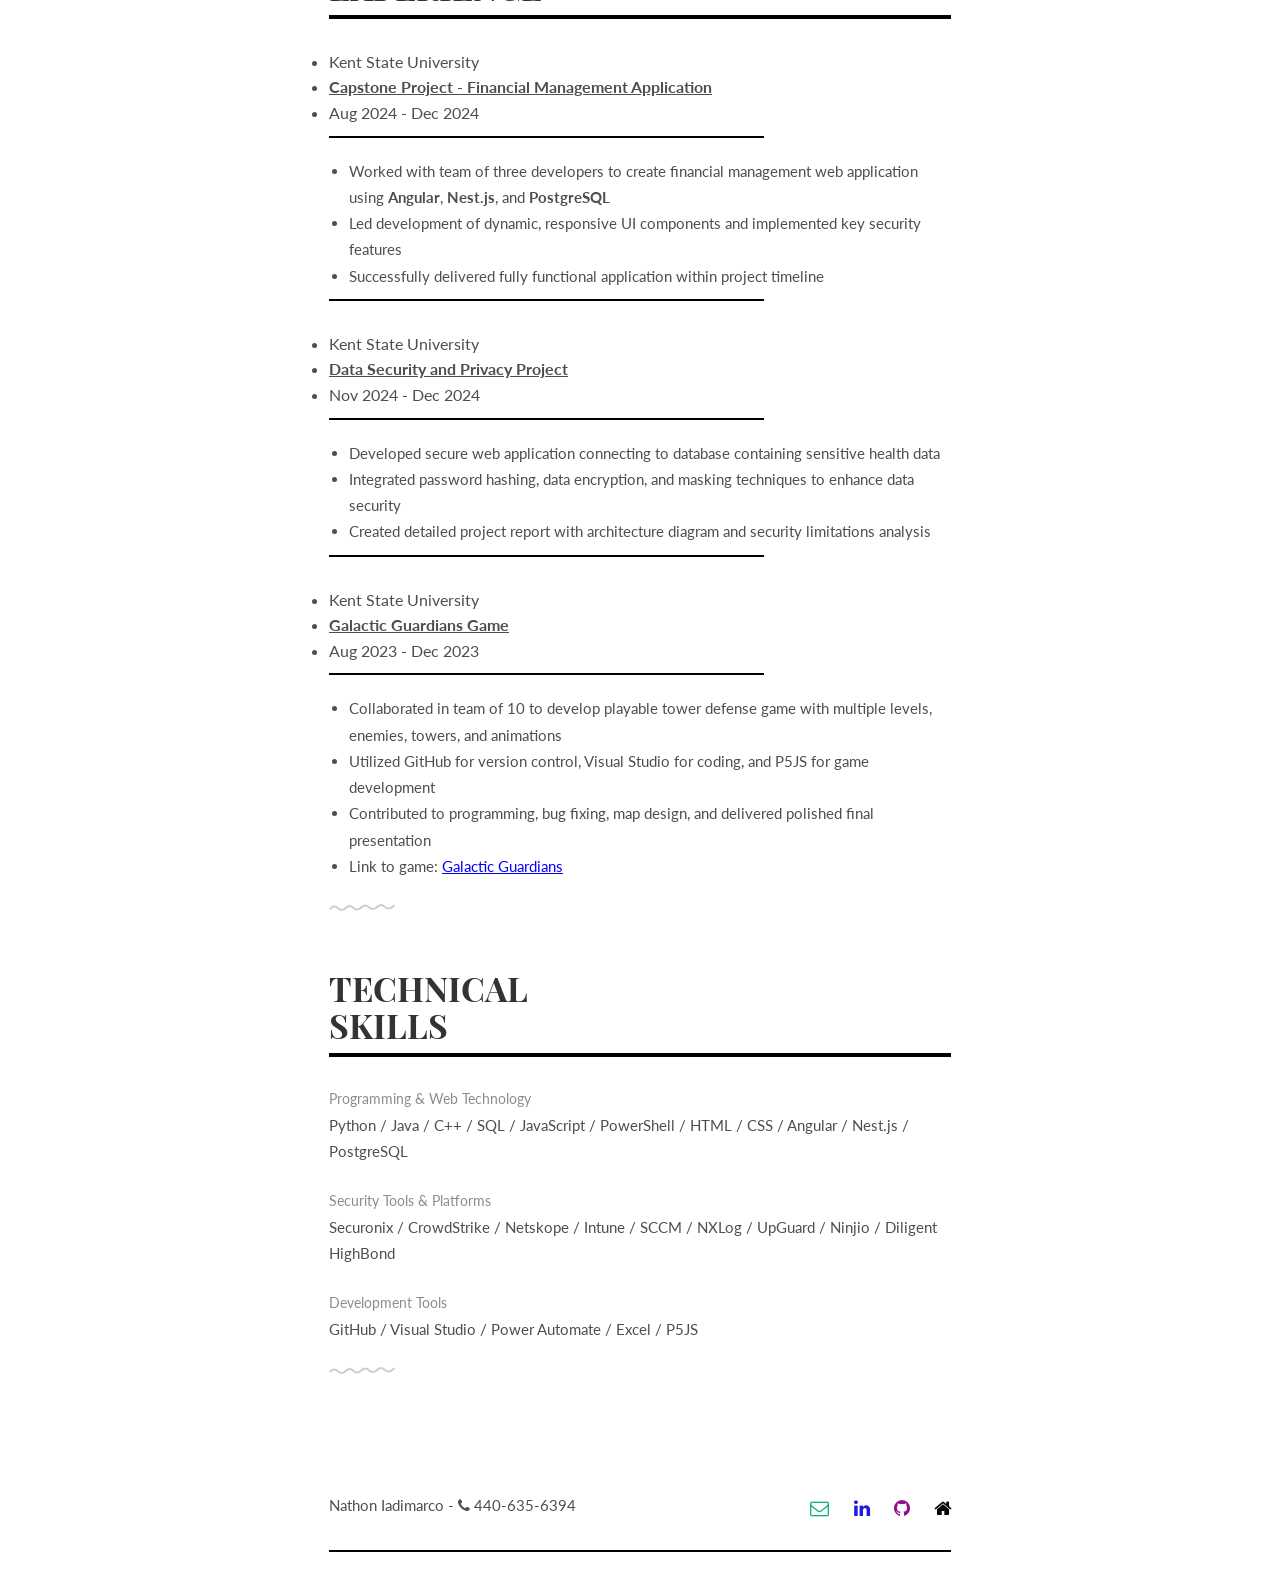
==== commit 93e65e3f: "commit" ====
--- a/index.html
+++ b/index.html
@@ -169,9 +169,9 @@
 			<h1 style="padding-bottom: 10px; border-bottom: 4px solid #000;">Project<br>Experience</h1>
 			
 			<ul class="work-list">
+				<li>Kent State University</li>
+				<li><u><strong>Capstone Project - Financial Management Application</u></strong></li>
 				<li>Aug 2024 - Dec 2024</li>
-				<li>Kent State University</li>
-				<li><u><strong>Capstone Project - Financial Management Application</u></strong></li>
 			</ul>
 			<div style="border-bottom: 2px solid #000; margin-top: 10px; width: 70%; margin-bottom: 20px;"></div>
 			<ul style="list-style-type: disc; margin: 0; padding: 0; padding-left: 20px;">
@@ -182,9 +182,9 @@
 			<div style="border-bottom: 2px solid #000; margin-top: 10px; width: 70%; margin-bottom: 20px;"></div>
 
 			<ul class="work-list" style="margin-top: 30px;">
+				<li>Kent State University</li>
+				<li><strong><u>Data Security and Privacy Project</u></strong></li>
 				<li>Nov 2024 - Dec 2024</li>
-				<li>Kent State University</li>
-				<li><strong><u>Data Security and Privacy Project</u></strong></li>
 			</ul>
 			<div style="border-bottom: 2px solid #000; margin-top: 10px; width: 70%; margin-bottom: 20px;"></div>
 			<ul style="list-style-type: disc; margin: 0; padding: 0; padding-left: 20px;">
@@ -195,9 +195,9 @@
 			<div style="border-bottom: 2px solid #000; margin-top: 10px; width: 70%; margin-bottom: 20px;"></div>
 
 			<ul class="work-list" style="margin-top: 30px;">
+				<li>Kent State University</li>
+				<li><strong><u>Galactic Guardians Game</u></strong></li>
 				<li>Aug 2023 - Dec 2023</li>
-				<li>Kent State University</li>
-				<li><strong><u>Galactic Guardians Game</u></strong></li>
 			</ul>
 			<div style="border-bottom: 2px solid #000; margin-top: 10px; width: 70%; margin-bottom: 20px;"></div>
 			<ul style="list-style-type: disc; margin: 0; padding: 0; padding-left: 20px;">
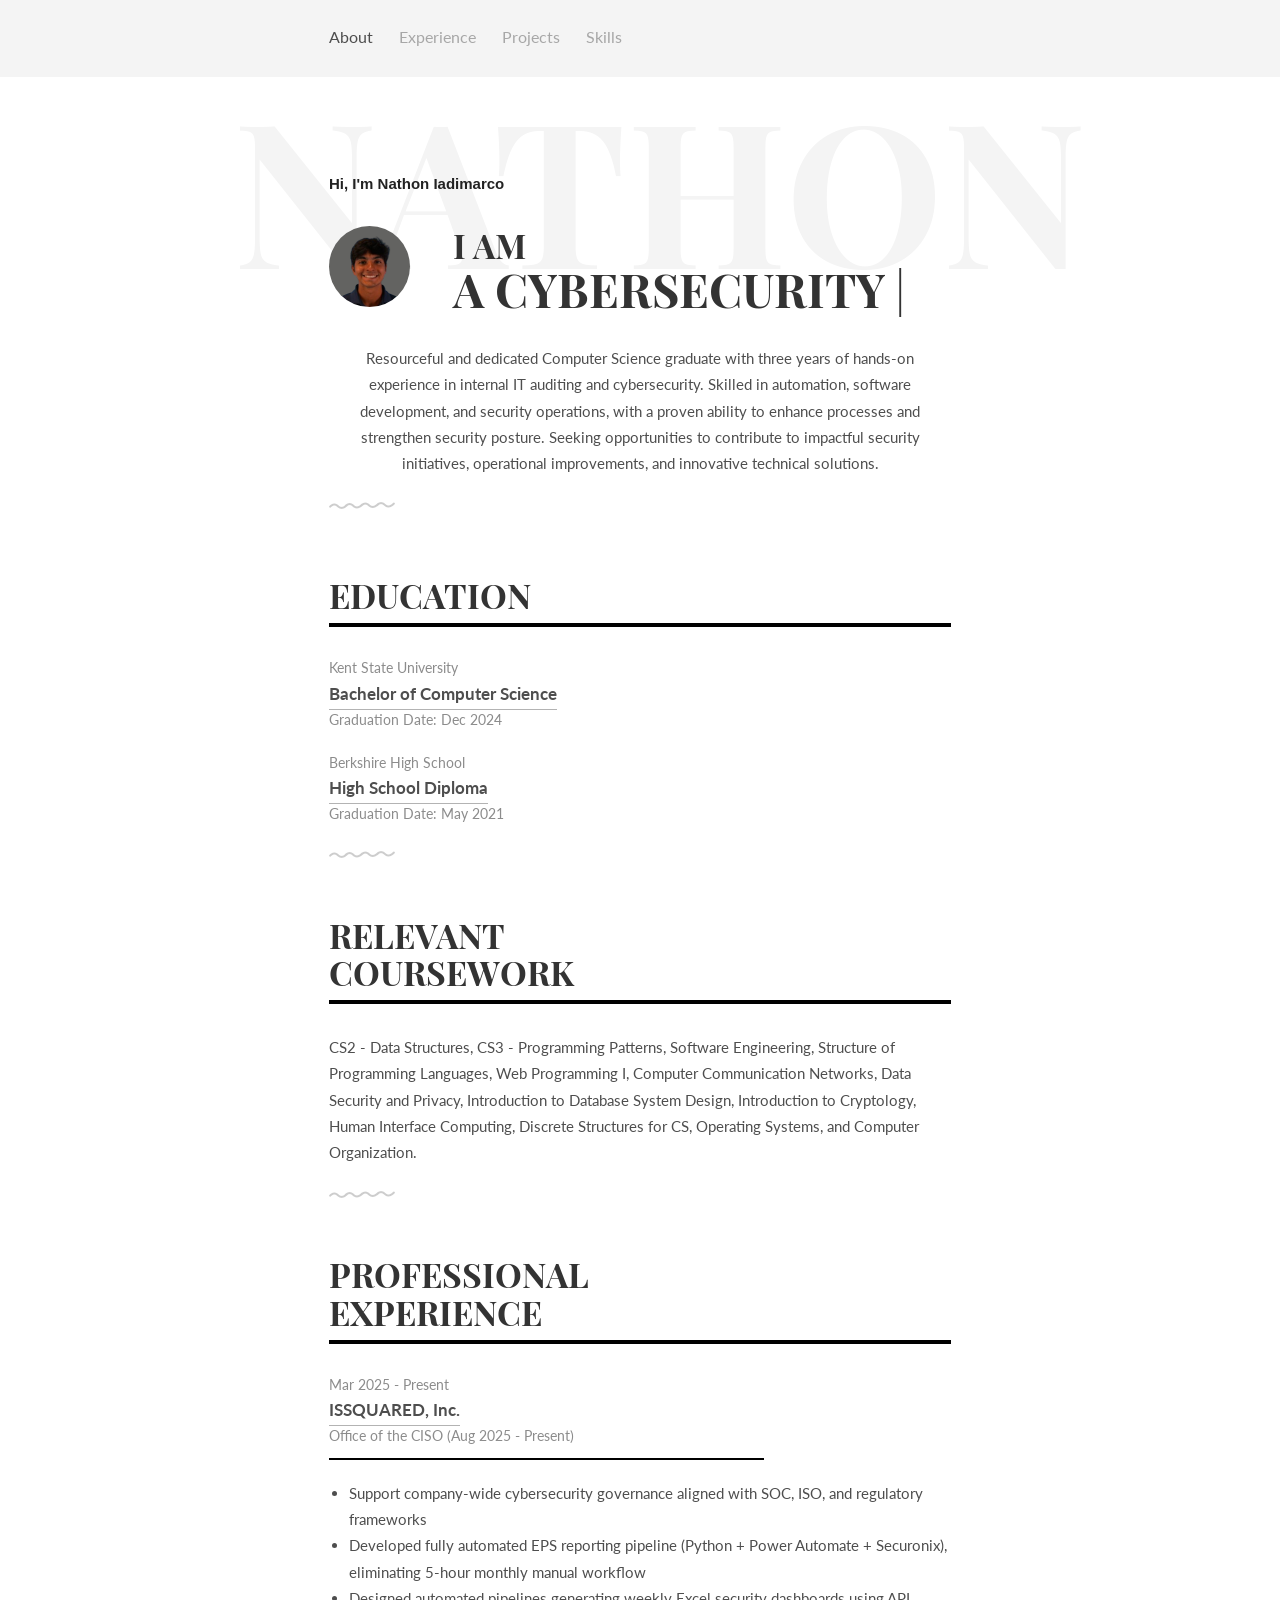
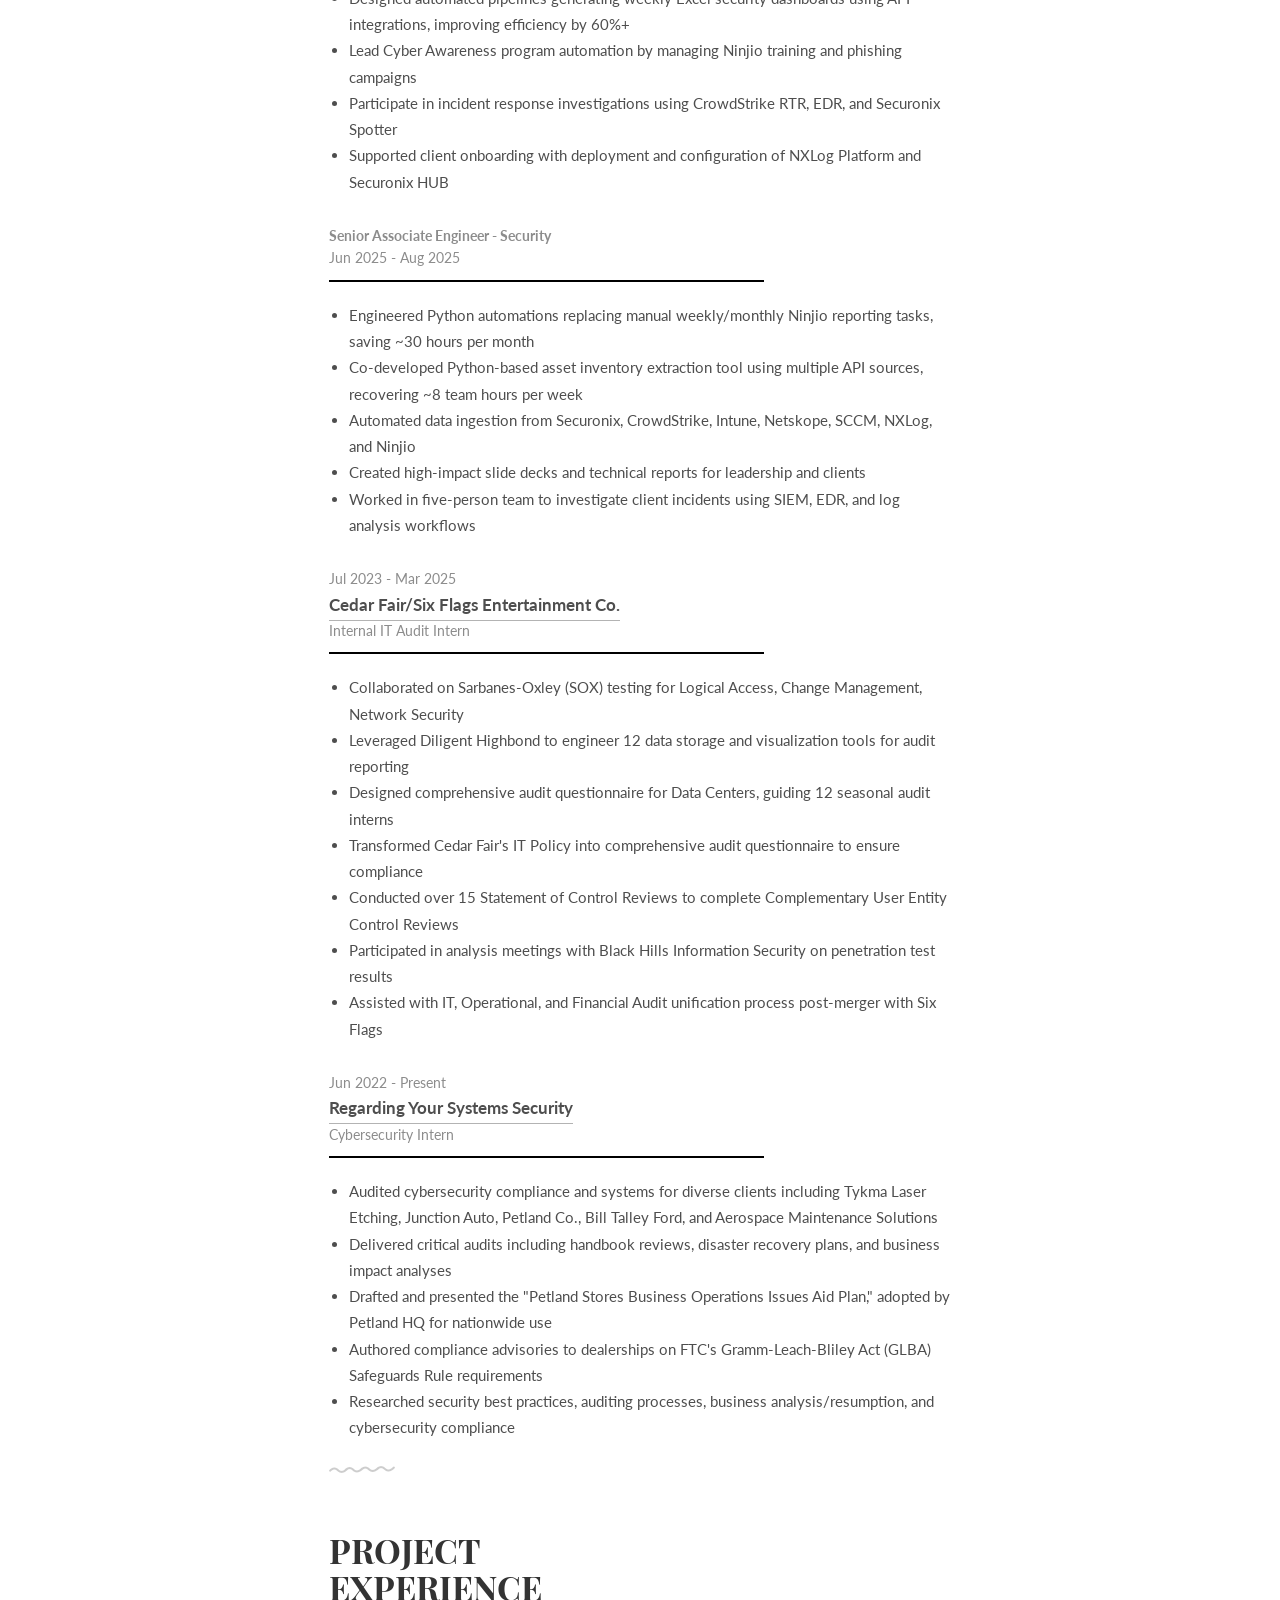
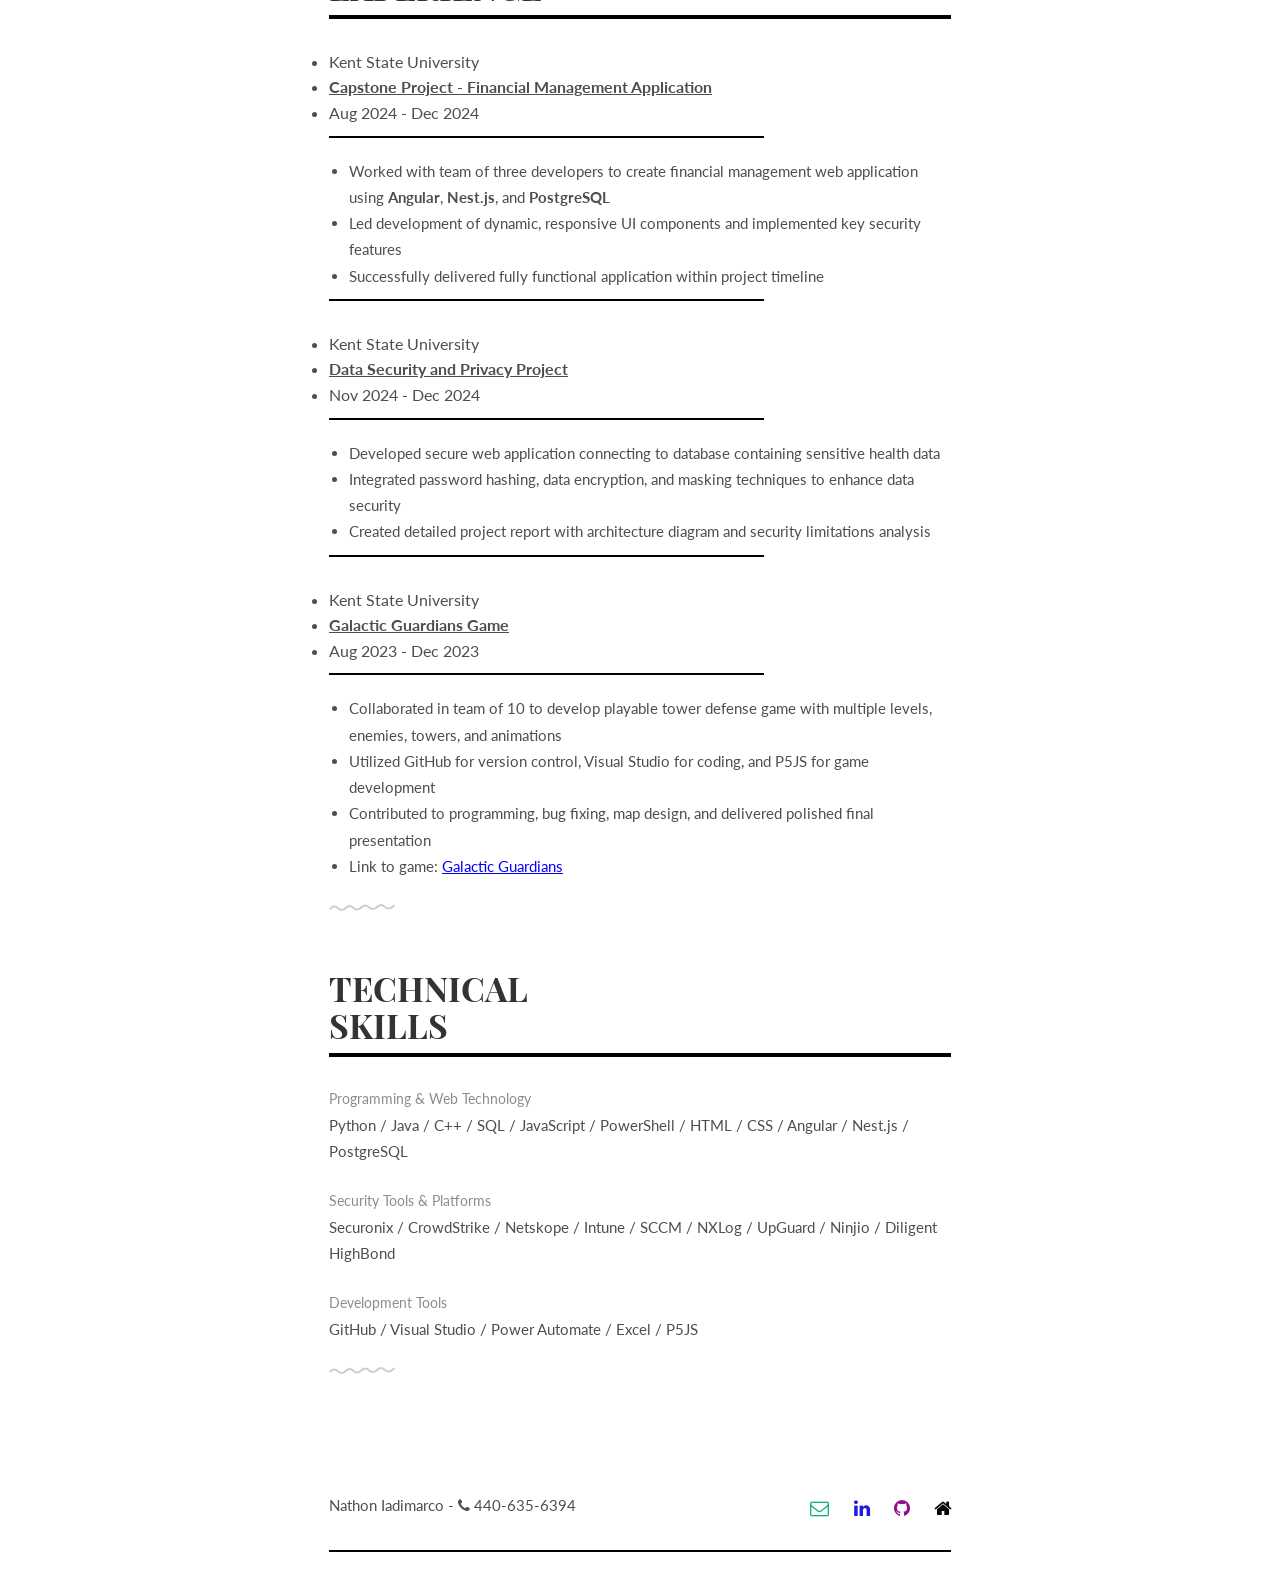
==== commit 98f665e1: "small commit" ====
--- a/index.html
+++ b/index.html
@@ -168,7 +168,7 @@
 		<div class="container">
 			<h1 style="padding-bottom: 10px; border-bottom: 4px solid #000;">Project<br>Experience</h1>
 			
-			<ul class="work-list">
+			<ul class="work-list list-flat">
 				<li>Kent State University</li>
 				<li><u><strong>Capstone Project - Financial Management Application</u></strong></li>
 				<li>Aug 2024 - Dec 2024</li>
@@ -181,7 +181,7 @@
 			</ul>
 			<div style="border-bottom: 2px solid #000; margin-top: 10px; width: 70%; margin-bottom: 20px;"></div>
 
-			<ul class="work-list" style="margin-top: 30px;">
+			<ul class="work-list list-flat" style="margin-top: 30px;">
 				<li>Kent State University</li>
 				<li><strong><u>Data Security and Privacy Project</u></strong></li>
 				<li>Nov 2024 - Dec 2024</li>
@@ -194,7 +194,7 @@
 			</ul>
 			<div style="border-bottom: 2px solid #000; margin-top: 10px; width: 70%; margin-bottom: 20px;"></div>
 
-			<ul class="work-list" style="margin-top: 30px;">
+			<ul class="work-list list-flat" style="margin-top: 30px;">
 				<li>Kent State University</li>
 				<li><strong><u>Galactic Guardians Game</u></strong></li>
 				<li>Aug 2023 - Dec 2023</li>
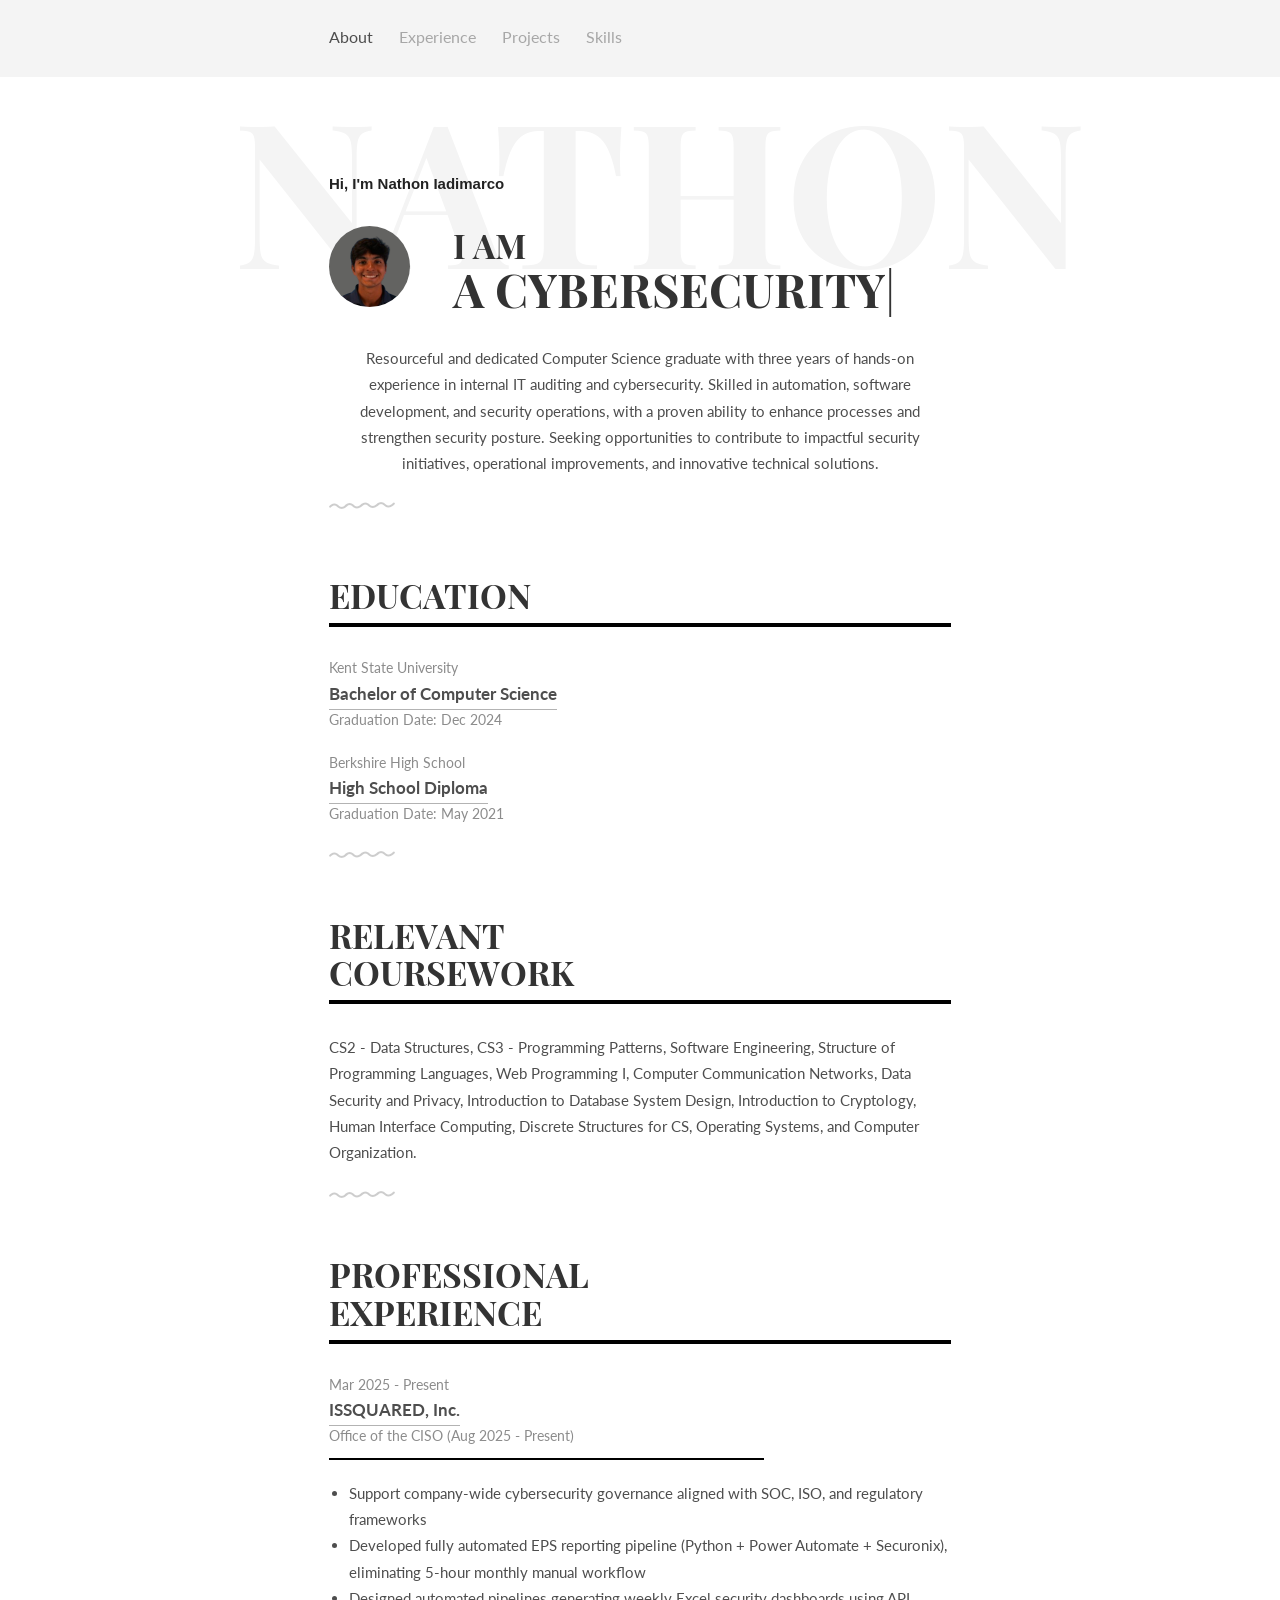
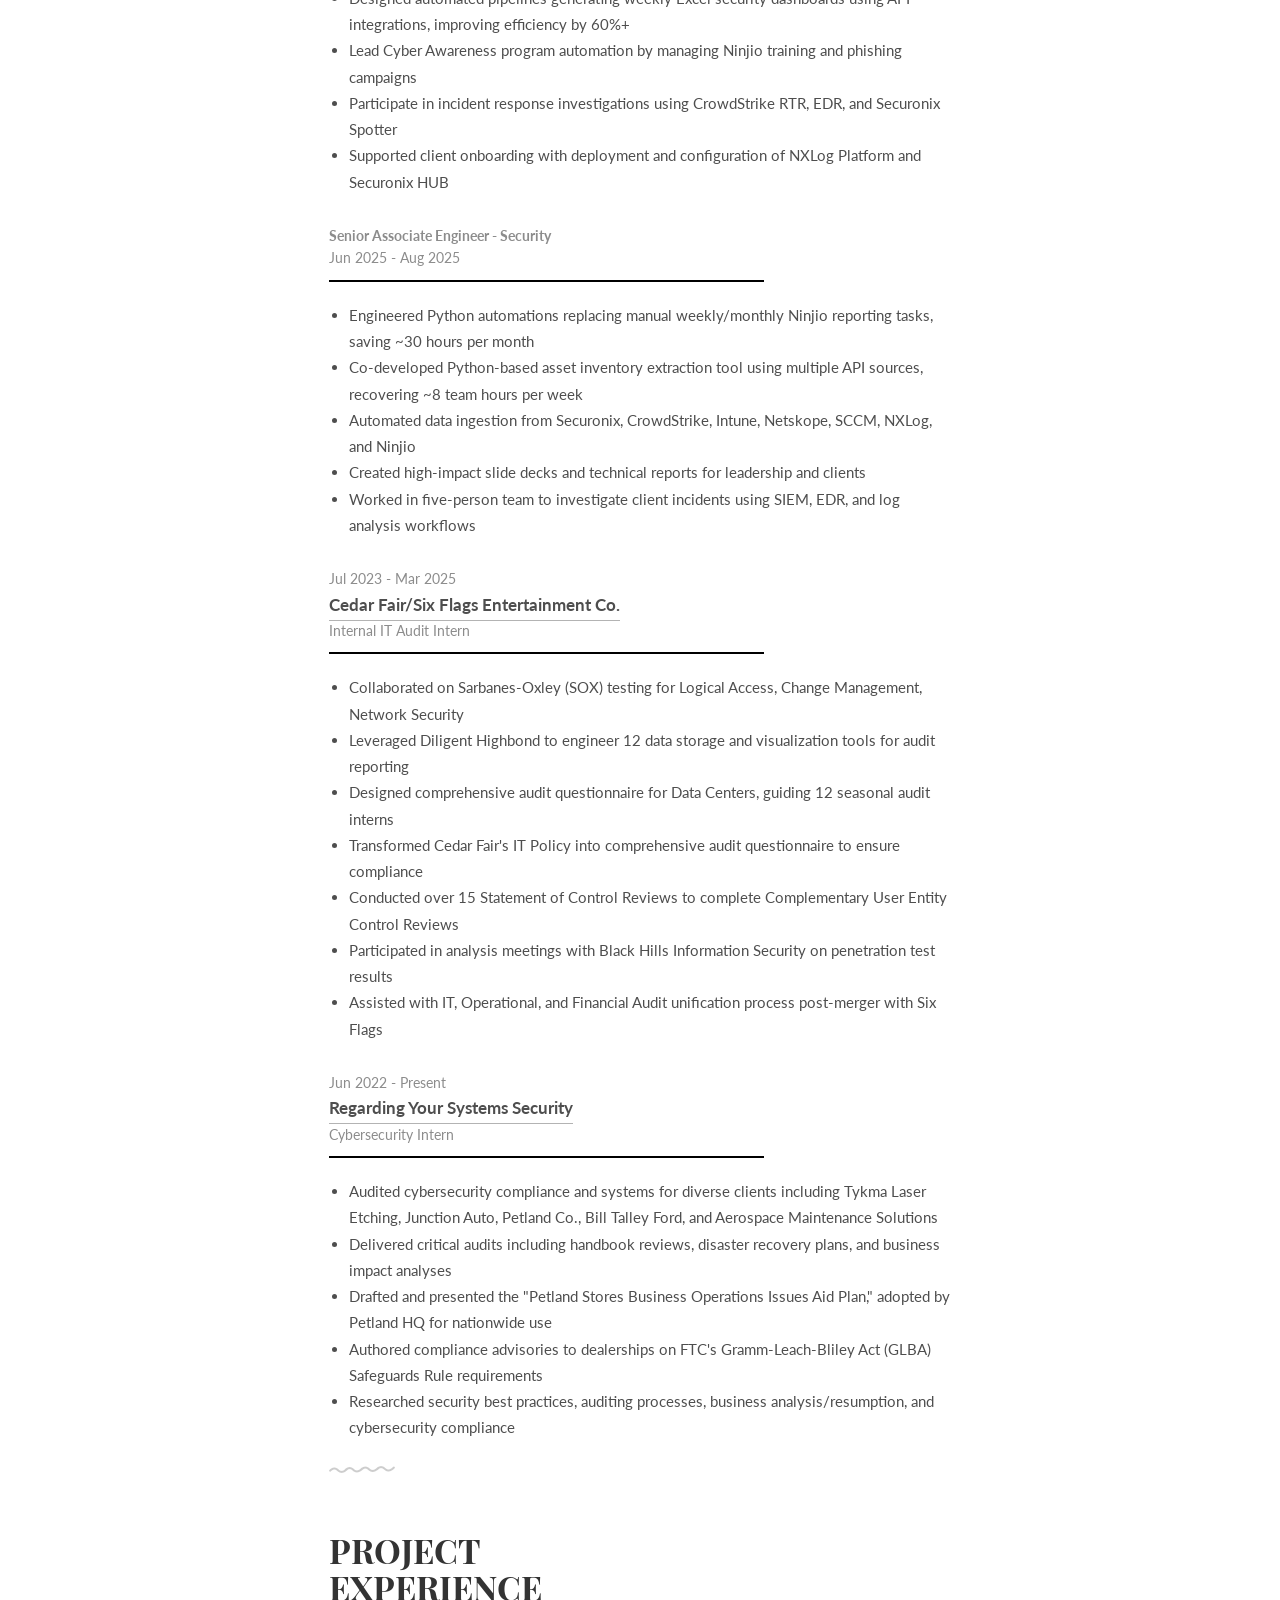
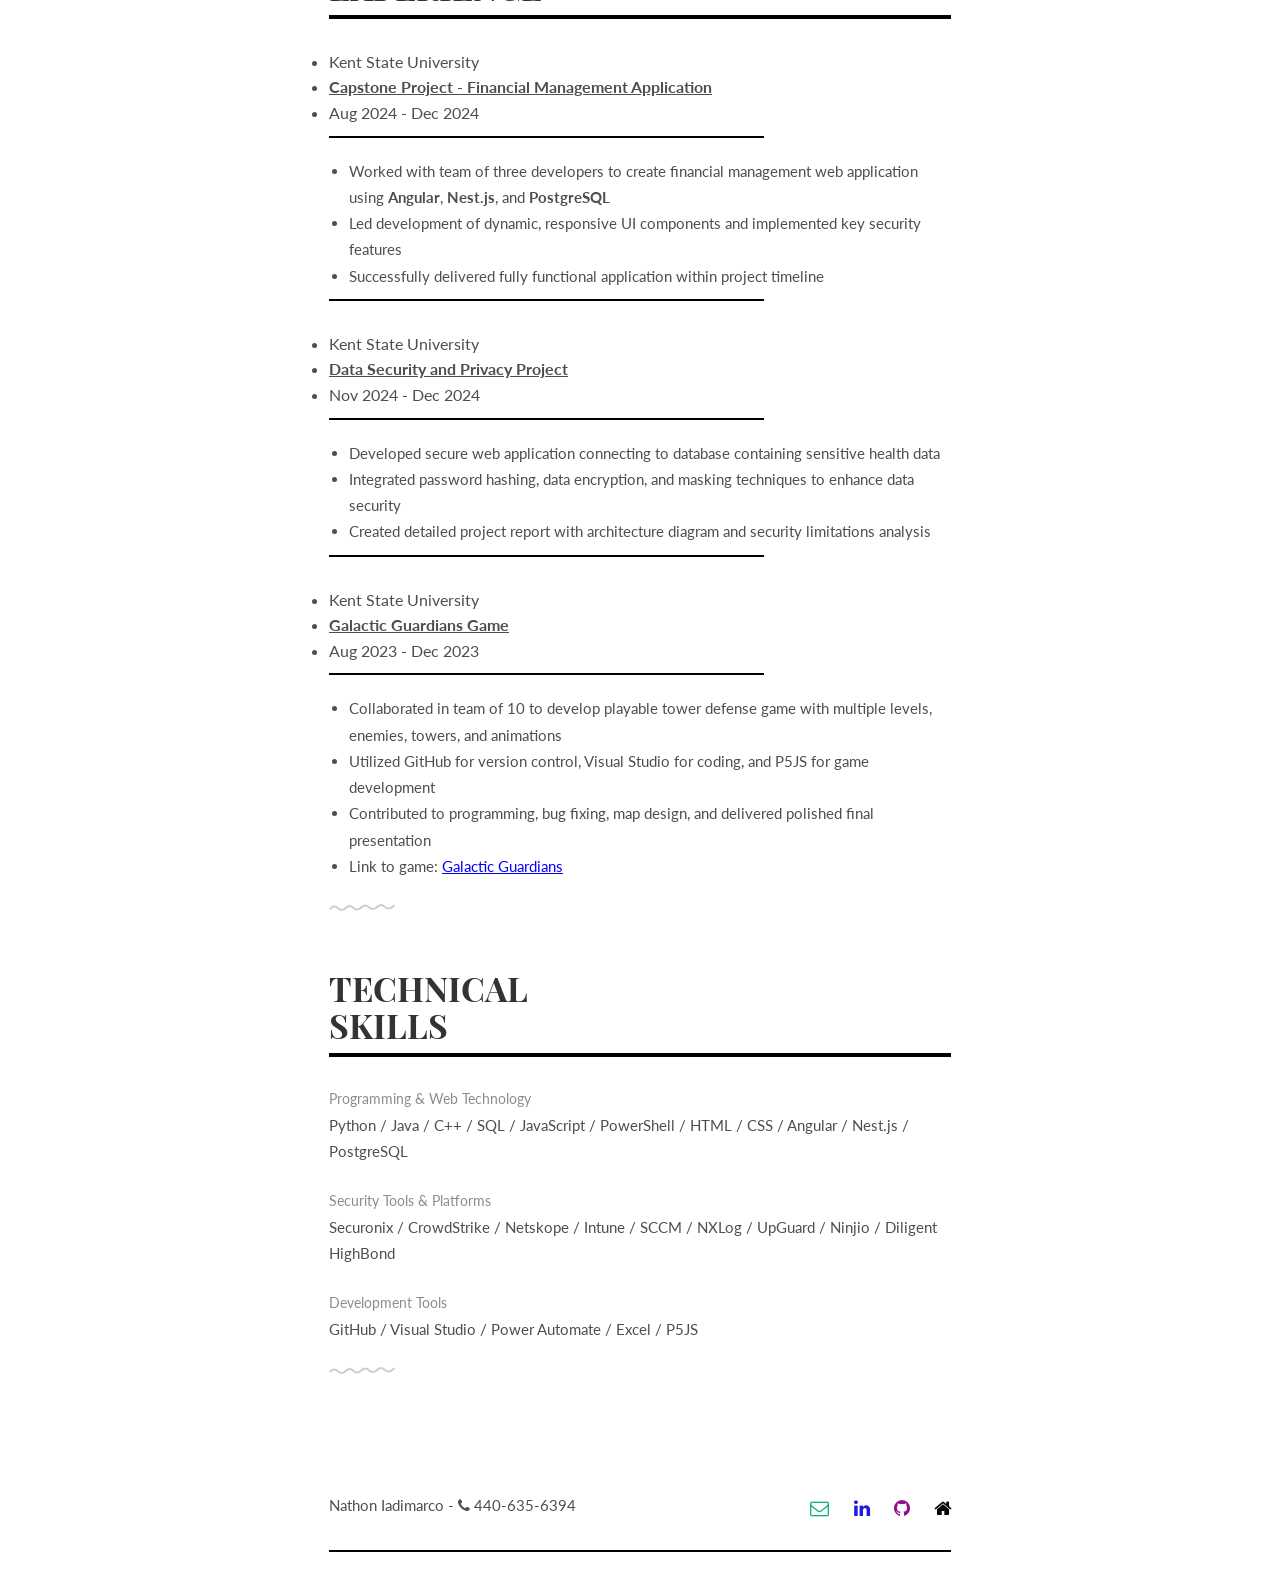
==== commit 79daef0a: "small commit" ====
--- a/index.html
+++ b/index.html
@@ -14,6 +14,9 @@
 		.intro h1:before {
 			content: 'Nathon';
 		}
+		.list-flat {
+        list-style-type: none;
+    	}
 		/* Mobile responsive improvements */
 		@media (max-width: 768px) {
 			.intro h1 {
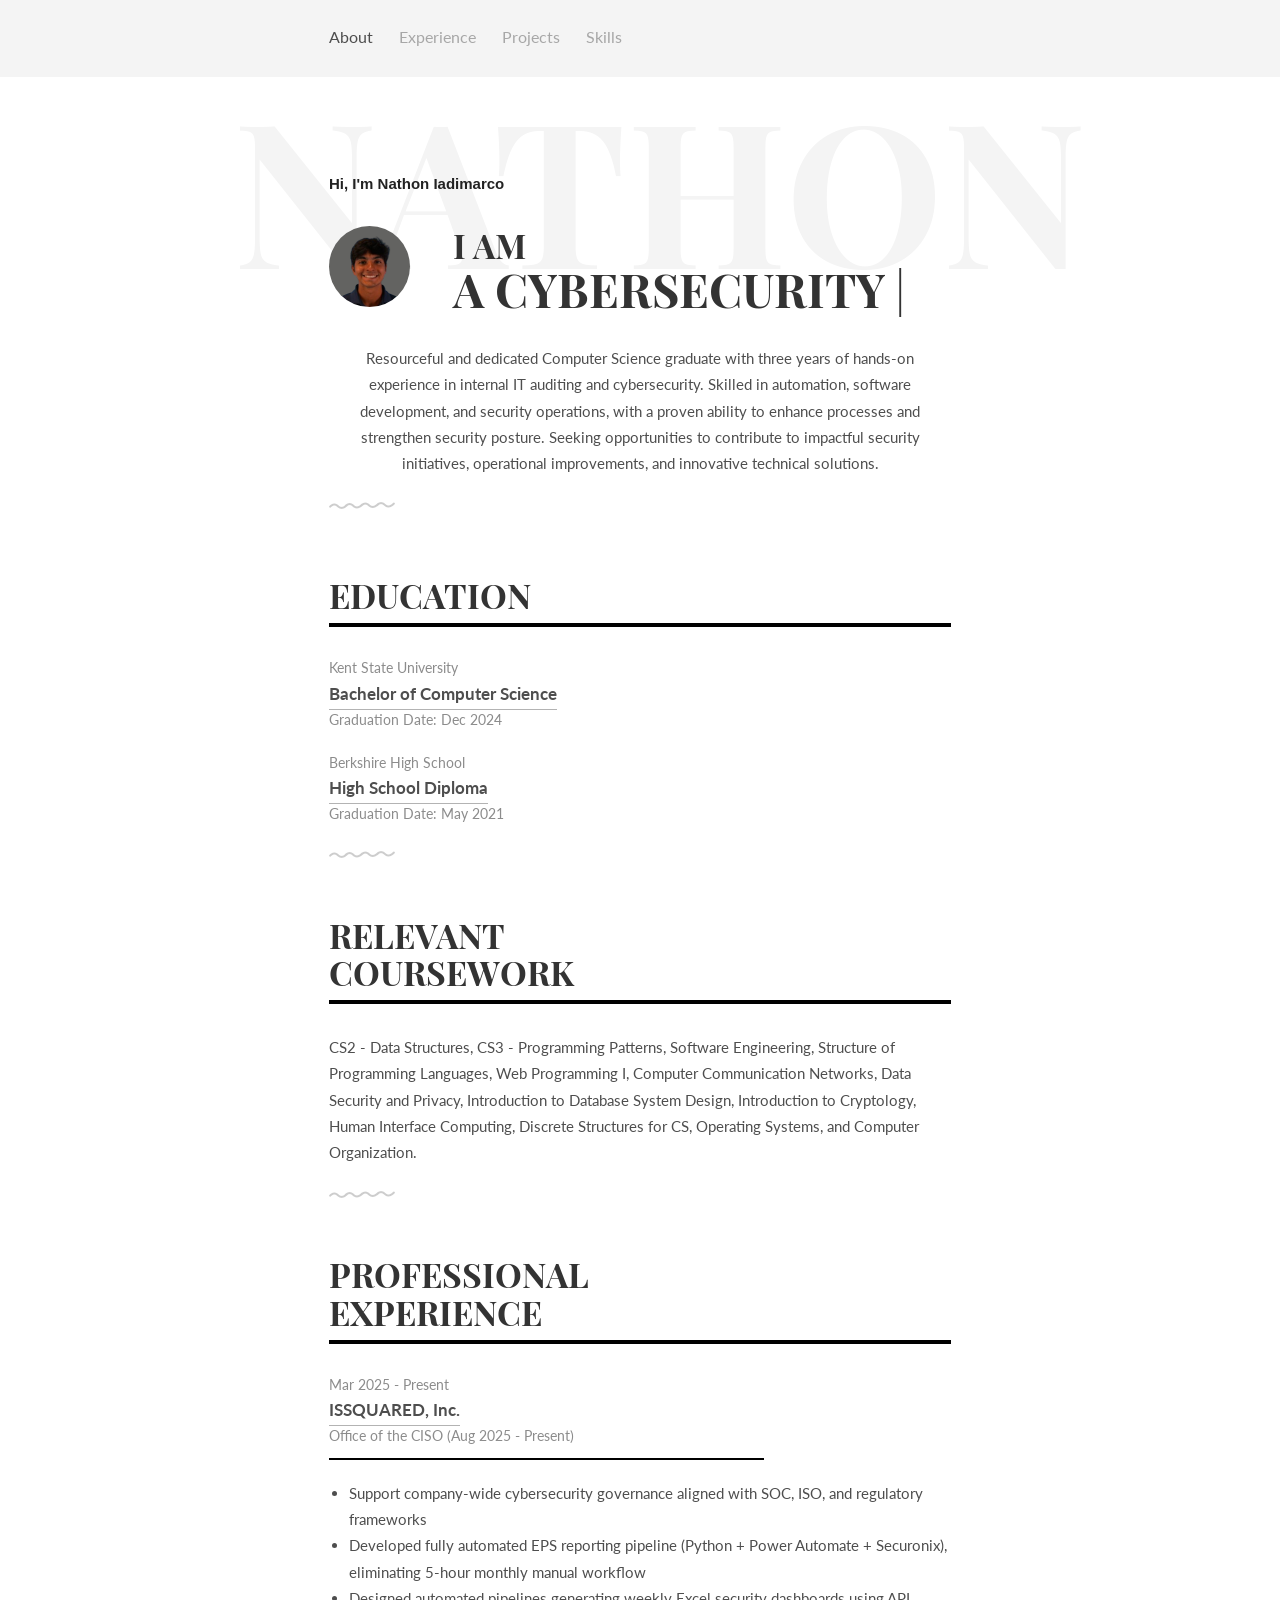
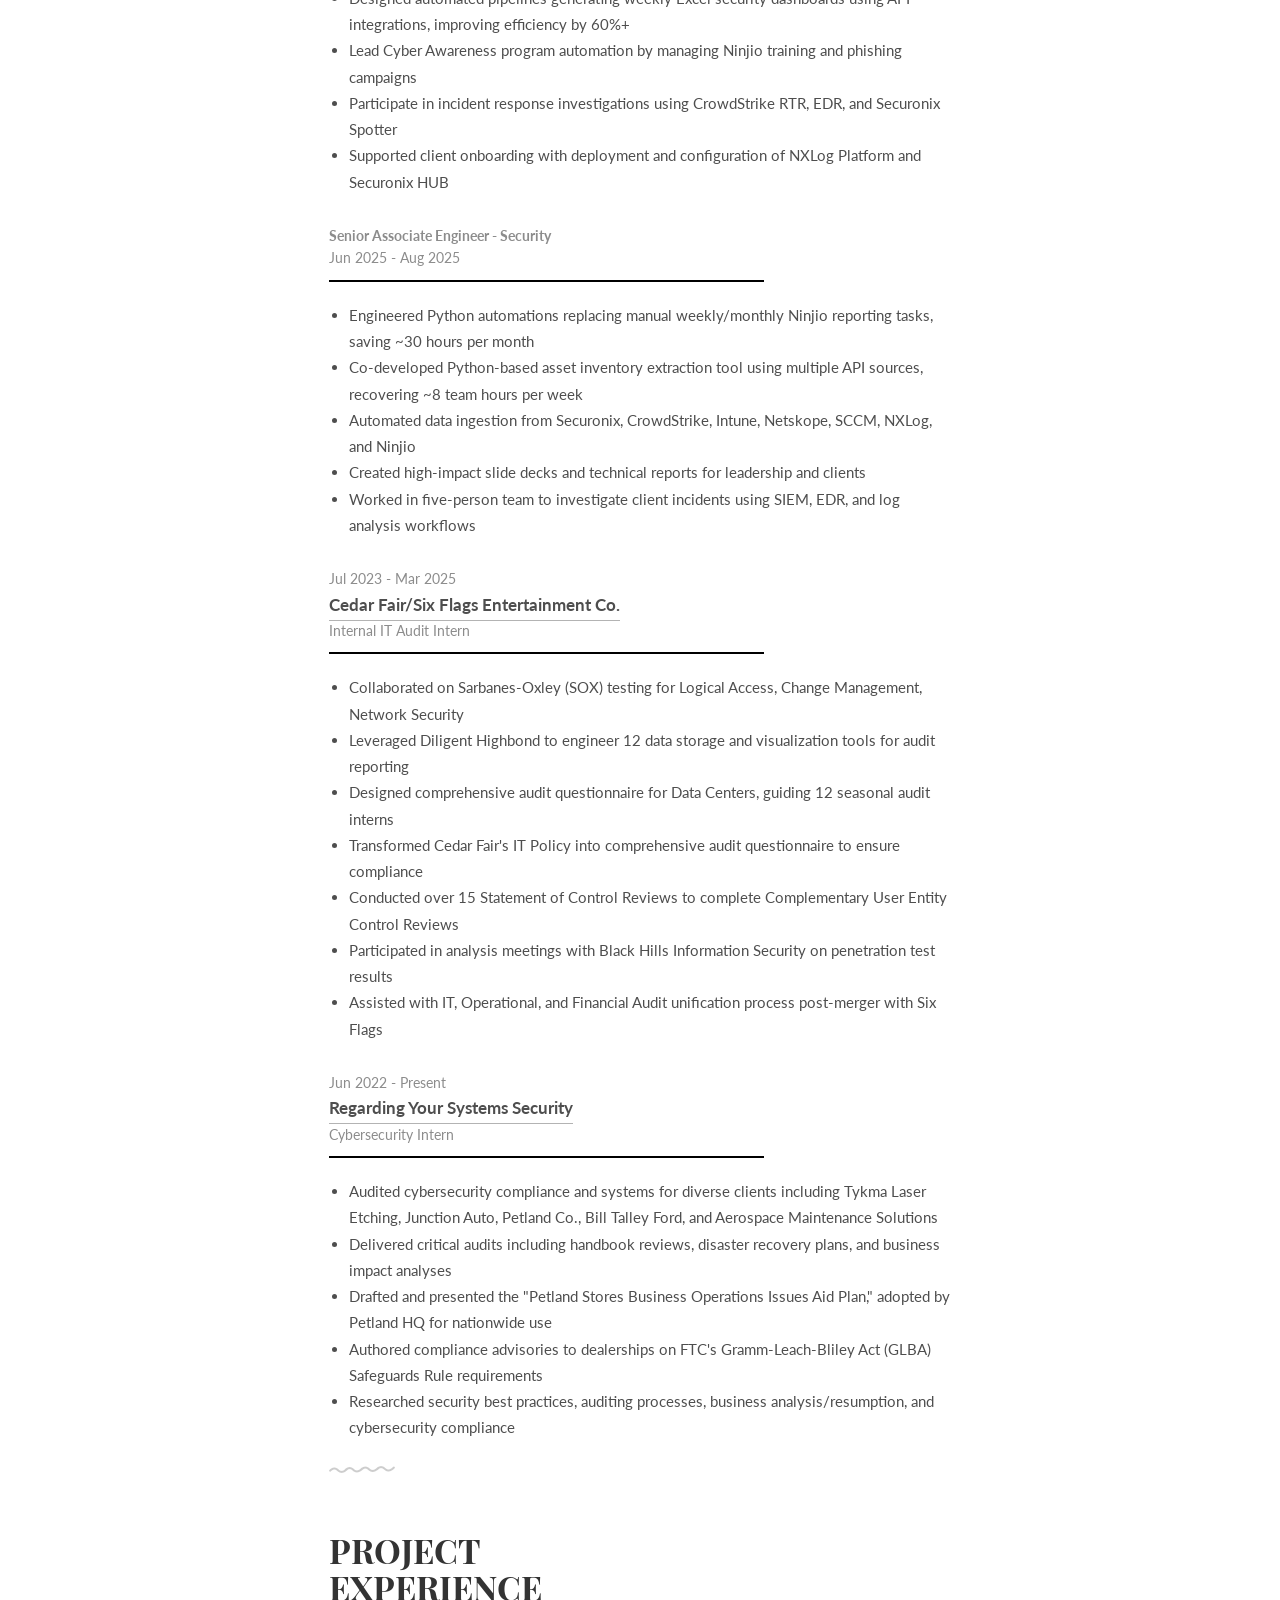
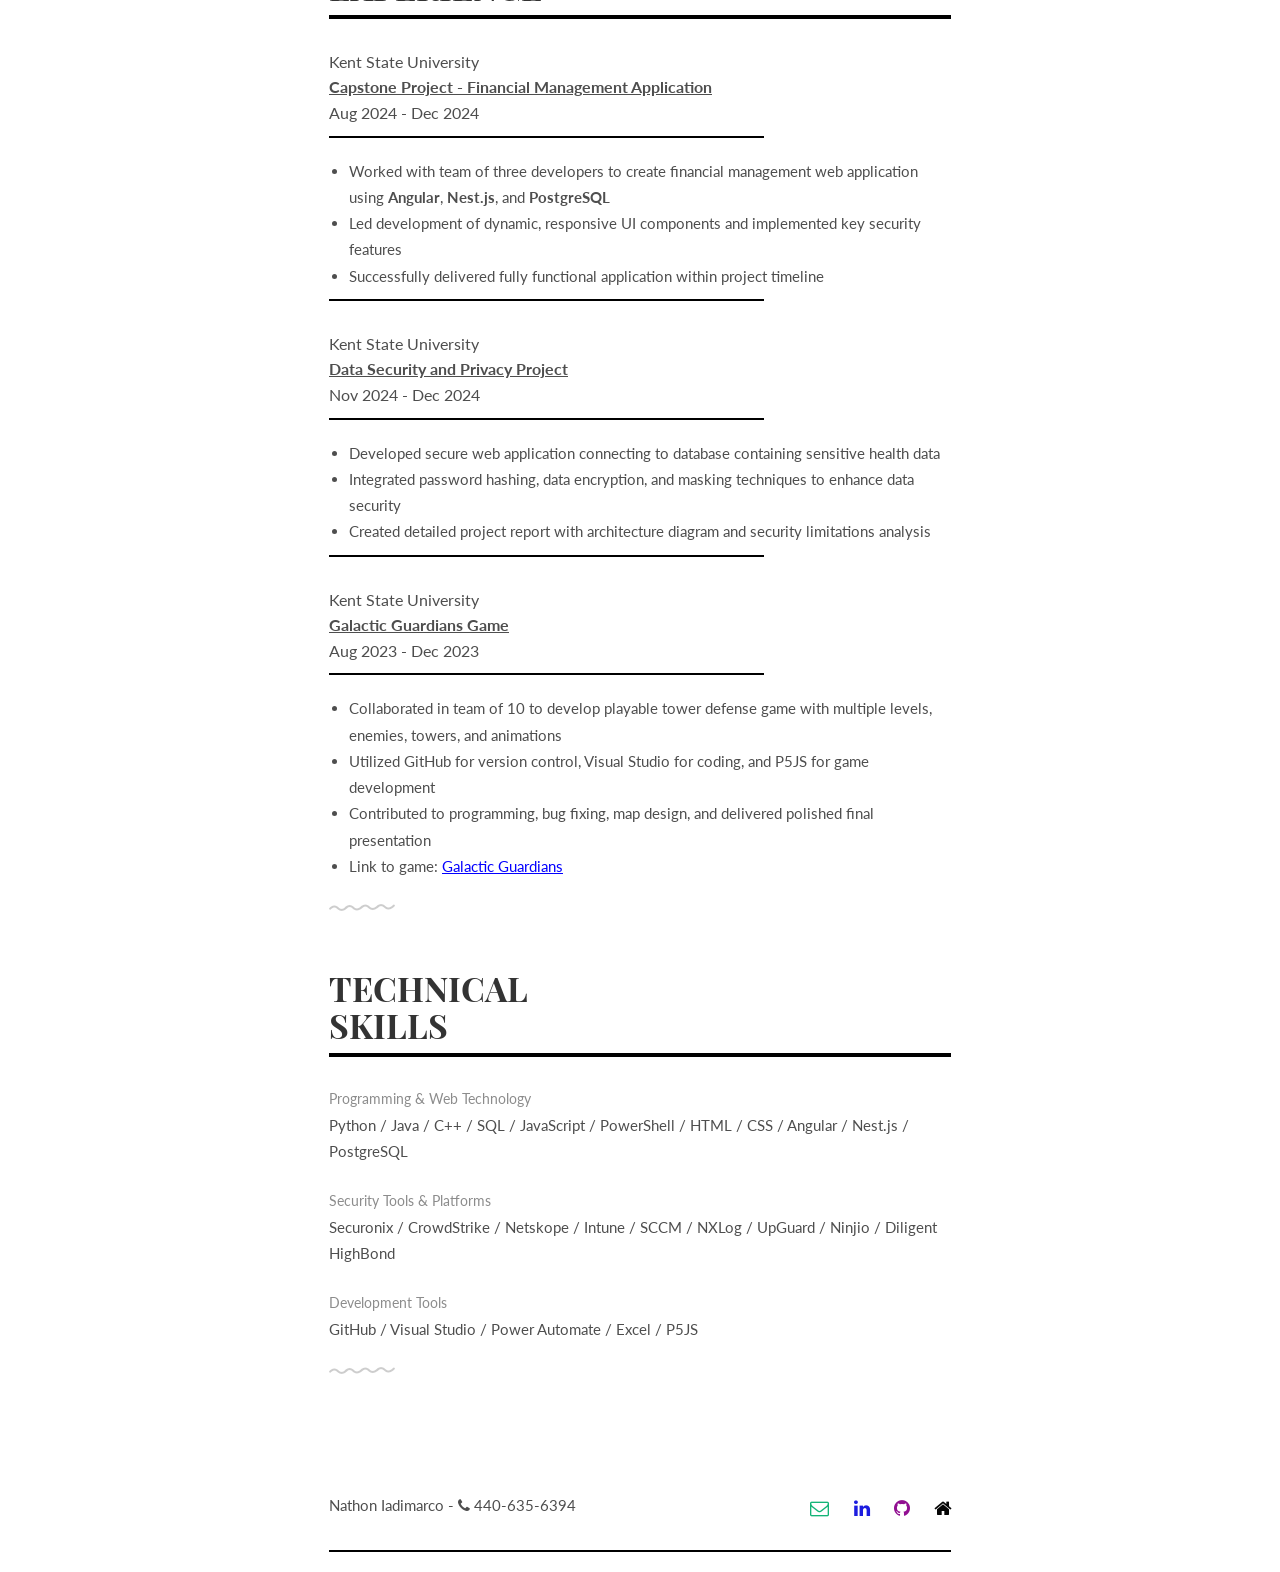
==== commit 8af0ae06: "update" ====
--- a/index.html
+++ b/index.html
@@ -14,9 +14,9 @@
 		.intro h1:before {
 			content: 'Nathon';
 		}
-		.list-flat {
-        list-style-type: none;
-    	}
+		ul.work-list.list-flat {
+			list-style: none !important;
+		}
 		/* Mobile responsive improvements */
 		@media (max-width: 768px) {
 			.intro h1 {
